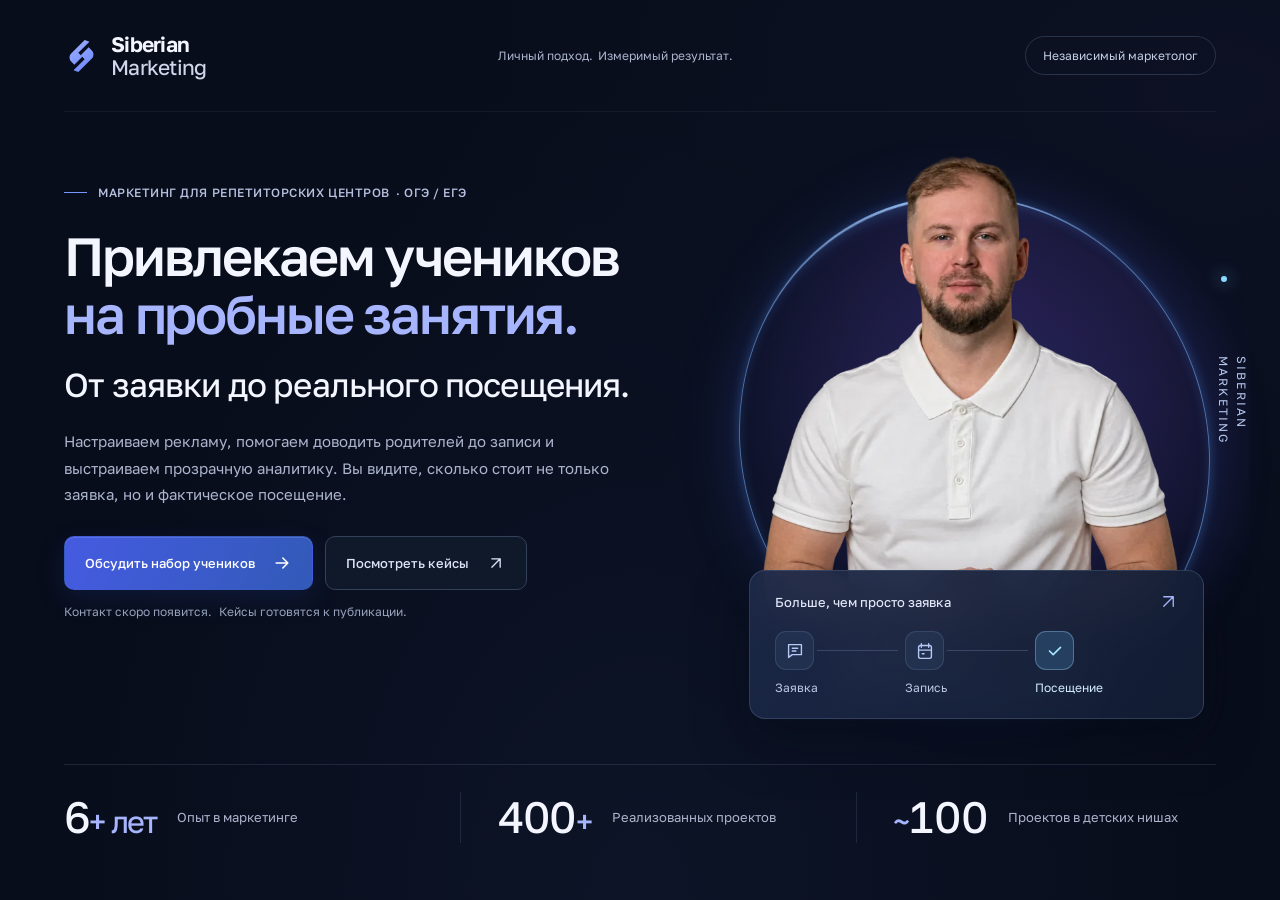
==== index.html @ 9fdcd288 "feat: redesign hero with portrait and subtle motion" ====
<!doctype html>
<html lang="ru">
<head>
  <meta charset="utf-8">
  <meta name="viewport" content="width=device-width, initial-scale=1">
  <meta name="theme-color" content="#080d1b">
  <meta name="description" content="Siberian Marketing — маркетинг для репетиторских центров ОГЭ и ЕГЭ. Привлечение на пробные занятия с аналитикой от заявки до реального посещения.">
  <title>Siberian Marketing — маркетинг для репетиторских центров</title>
  <link rel="icon" href="./assets/favicon.svg" type="image/svg+xml">
  <link rel="preload" href="./assets/fonts/golos-text-cyrillic-wght-normal.woff2" as="font" type="font/woff2" crossorigin>
  <link rel="stylesheet" href="./assets/styles/main.css">
  <script type="module" src="./assets/scripts/main.js"></script>
</head>
<body>
  <a class="skip-link" href="#main">Перейти к содержанию</a>
  <div class="site-shell">
    <header class="site-header page-width">
      <a class="brand" href="./" aria-label="Siberian Marketing — главная">
        <svg class="brand-symbol" viewBox="0 0 44 48" fill="none" aria-hidden="true"><path d="m26 4-17 17a7 7 0 0 0 0 10l4 4 10-10-5-5L32 6" fill="url(#brand-color)"/><path d="m18 44 17-17a7 7 0 0 0 0-10l-4-4-10 10 5 5-14 14" fill="url(#brand-color)"/><defs><linearGradient id="brand-color" x1="5" y1="0" x2="40" y2="48" gradientUnits="userSpaceOnUse"><stop stop-color="#a5b4ff"/><stop offset="1" stop-color="#6380ff"/></linearGradient></defs></svg>
        <span>Siberian<span class="brand-second">Marketing</span></span>
      </a>
      <p class="header-caption">Личный подход.<span>Измеримый результат.</span></p>
      <span class="header-tag">Независимый маркетолог</span>
    </header>

    <main id="main" tabindex="-1">
      <section class="hero page-width" aria-labelledby="hero-title">
        <div class="hero-copy">
          <p class="eyebrow"><span class="eyebrow-line" aria-hidden="true"></span>МАРКЕТИНГ ДЛЯ РЕПЕТИТОРСКИХ ЦЕНТРОВ <span class="exam-label">· ОГЭ / ЕГЭ</span></p>
          <h1 id="hero-title">Привлекаем учеников <span class="headline-accent">на пробные занятия.</span><span class="headline-followup">От заявки до реального посещения.</span></h1>
          <p class="hero-description">Настраиваем рекламу, помогаем доводить родителей до записи и выстраиваем прозрачную аналитику. Вы видите, сколько стоит не только заявка, но и фактическое посещение.</p>
          <div class="hero-actions">
            <button class="button button-primary" id="contact-action" type="button" disabled aria-describedby="contact-note">Обсудить набор учеников<svg viewBox="0 0 24 24" fill="none" aria-hidden="true"><path d="M5 12h14m-6-6 6 6-6 6" stroke="currentColor" stroke-width="1.8" stroke-linecap="round" stroke-linejoin="round"/></svg></button>
            <button class="button button-secondary" id="cases-action" type="button" disabled aria-describedby="cases-note">Посмотреть кейсы<svg viewBox="0 0 24 24" fill="none" aria-hidden="true"><path d="m7 17 10-10M7 7h10v10" stroke="currentColor" stroke-width="1.6" stroke-linecap="round" stroke-linejoin="round"/></svg></button>
          </div>
          <p class="action-notes"><span id="contact-note">Контакт скоро появится.</span> <span id="cases-note">Кейсы готовятся к публикации.</span></p>
        </div>

        <div class="hero-stage" id="hero-stage">
          <div class="portrait-scene">
            <div class="portrait-light" aria-hidden="true"></div>
            <div class="light-orbit" aria-hidden="true"></div>
            <div class="orbit-point" aria-hidden="true"></div>
            <picture class="portrait">
              <source srcset="./assets/images/portrait-640.webp 640w, ./assets/images/portrait-1000.webp 1000w" sizes="(max-width: 760px) 90vw, 46vw" type="image/webp">
              <img src="./assets/images/portrait-1000.webp" alt="Маркетолог Siberian Marketing" width="1000" height="1333" fetchpriority="high" decoding="async">
            </picture>
            <span class="portrait-label" aria-hidden="true">SIBERIAN<br>MARKETING</span>
          </div>
          <div class="journey-panel">
            <div class="journey-heading"><span>Больше, чем просто заявка</span><svg viewBox="0 0 20 20" fill="none" aria-hidden="true"><path d="m5 15 10-10M5 5h10v10" stroke="currentColor" stroke-width="1.4" stroke-linecap="round" stroke-linejoin="round"/></svg></div>
            <ol class="journey" aria-label="Путь от заявки до посещения">
              <li><span class="step-node" aria-hidden="true"><svg viewBox="0 0 24 24" fill="none"><path d="M5 5h14v11H9l-4 3V5Z" stroke="currentColor" stroke-width="1.5" stroke-linejoin="round"/><path d="M9 9h6m-6 3h4" stroke="currentColor" stroke-width="1.5" stroke-linecap="round"/></svg></span><span>Заявка</span></li>
              <li><span class="step-node" aria-hidden="true"><svg viewBox="0 0 24 24" fill="none"><rect x="5" y="6" width="14" height="14" rx="2" stroke="currentColor" stroke-width="1.5"/><path d="M8 4v4m8-4v4M5 11h14m-10 4h2" stroke="currentColor" stroke-width="1.5" stroke-linecap="round"/></svg></span><span>Запись</span></li>
              <li><span class="step-node step-node-final" aria-hidden="true"><svg viewBox="0 0 24 24" fill="none"><path d="m6 12 4 4 8-8" stroke="currentColor" stroke-width="1.8" stroke-linecap="round" stroke-linejoin="round"/></svg></span><span>Посещение</span></li>
            </ol>
          </div>
        </div>

        <dl class="experience" aria-label="Опыт в маркетинге">
          <div><dt>Опыт в маркетинге</dt><dd>6<span>+ лет</span></dd></div>
          <div><dt>Реализованных проектов</dt><dd>400<span>+</span></dd></div>
          <div><dt>Проектов в детских нишах</dt><dd><span>~</span>100</dd></div>
        </dl>
      </section>
      <!-- Только Hero. Будущие разделы, включая #cases, добавляются отдельно. -->
    </main>
  </div>
</body>
</html>
---- assets/styles/main.css ----
@font-face {
  font-family: "Golos Text"; font-style: normal; font-weight: 400 900; font-display: swap;
  src: url("../fonts/golos-text-cyrillic-wght-normal.woff2") format("woff2");
  unicode-range: U+0301, U+0400-045F, U+0490-0491, U+04B0-04B1, U+2116;
}
@font-face {
  font-family: "Golos Text"; font-style: normal; font-weight: 400 900; font-display: swap;
  src: url("../fonts/golos-text-latin-wght-normal.woff2") format("woff2");
  unicode-range: U+0000-00FF, U+0131, U+0152-0153, U+02BB-02BC, U+02C6, U+02DA, U+02DC, U+0304, U+0308, U+0329, U+2000-206F, U+20AC, U+2122, U+2191, U+2193, U+2212, U+2215, U+FEFF, U+FFFD;
}
:root {
  color-scheme: dark;
  --canvas: #080d1b;
  --text: #f4f6ff;
  --muted: #acb5cd;
  --subtle: #96a2bc;
  --accent: #a7b5ff;
  --blue: #7796ff;
  --cyan: #8ad9ff;
  --button-start: #455be1;
  --button-end: #325ab8;
  --line: #28334c;
  --panel: #141f36;
  --gutter: clamp(24px, 5vw, 80px);
  --font: "Golos Text", Arial, sans-serif;
}
* { box-sizing: border-box; }
html { scroll-behavior: smooth; scroll-padding-top: 28px; scrollbar-color: var(--line) var(--canvas); }
body { margin: 0; font-family: var(--font); color: var(--text); background: var(--canvas); -webkit-font-smoothing: antialiased; }
::selection { background: #b6c4ff; color: var(--canvas); }
button { font: inherit; }
a { color: inherit; text-underline-offset: .25em; }
svg { display: block; }
[hidden] { display: none !important; }
:focus-visible { outline: 2px solid var(--cyan); outline-offset: 6px; }
.skip-link { position: absolute; top: 12px; left: 24px; z-index: 10; padding: 14px 20px; color: var(--canvas); background: var(--text); transform: translateY(-200%); }
.skip-link:focus { transform: translateY(0); }
.site-shell { position: relative; overflow: clip; min-height: 100svh; background: radial-gradient(ellipse at 95% 10%, #1e204038, transparent 48%), radial-gradient(ellipse at 50% 100%, #16233f55, transparent 65%); }
.page-width { width: min(100% - var(--gutter) * 2, 1320px); margin-inline: auto; }
.site-header { min-height: 112px; display: flex; justify-content: space-between; align-items: center; gap: 30px; border-bottom: 1px solid #ffffff0d; }
.brand { display: inline-flex; align-items: center; gap: 12px; padding-block: 12px; text-decoration: none; font-size: 21px; font-weight: 650; line-height: 1.08; letter-spacing: -.035em; }
.brand-symbol { width: 35px; height: 40px; }
.brand-second { display: block; font-weight: 450; color: #d0d7eb; }
.header-caption { margin: 0; font-size: 12px; color: var(--muted); }
.header-caption span { margin-left: .4em; }
.header-tag { font-size: 12px; color: #c4cee6; padding: 11px 17px; border: 1px solid var(--line); border-radius: 24px; }
.hero { position: relative; display: grid; grid-template-columns: minmax(0, 1.12fr) minmax(0, 1fr); column-gap: 28px; padding-top: 59px; padding-bottom: 42px; }
.hero-copy { position: relative; z-index: 2; min-width: 0; padding-top: 12px; }
.eyebrow { display: flex; flex-wrap: wrap; align-items: center; gap: 4px 6px; margin: 0 0 25px; color: #b8c2e0; font-size: 12px; font-weight: 500; line-height: 1.6; letter-spacing: .045em; }
.eyebrow-line { display: block; width: 23px; height: 1px; background: var(--blue); margin-right: 5px; }
.exam-label { white-space: nowrap; }
h1 { font-size: clamp(43px, 4.2vw, 65px); font-weight: 550; line-height: 1.08; letter-spacing: -.04em; margin: 0; text-wrap: balance; }
.headline-accent { color: var(--accent); }
.headline-followup { display: block; max-width: 570px; margin-top: 21px; font-size: .62em; font-weight: 450; line-height: 1.2; letter-spacing: -.025em; }
.hero-description { max-width: 555px; margin: 24px 0 29px; font-size: 15px; line-height: 1.75; color: var(--muted); }
.hero-actions { display: flex; flex-wrap: wrap; gap: 12px; }
.button { display: inline-flex; justify-content: center; align-items: center; gap: 17px; min-height: 54px; padding: 16px 20px; border-radius: 10px; font-size: 13px; line-height: 1.45; font-weight: 500; text-decoration: none; border: 1px solid transparent; transition: background-color 200ms ease, border-color 200ms ease, transform 200ms ease; }
.button svg { width: 20px; height: 20px; flex: 0 0 20px; }
.button-primary { color: #fff; background: linear-gradient(110deg, var(--button-start), var(--button-end)); box-shadow: 0 9px 26px #243f9a38, inset 0 1px 0 #ffffff20; }
.button-secondary { color: #dce3f7; background: #10192a; border-color: #34415a; }
.button:disabled { cursor: not-allowed; }
a.button { cursor: pointer; }
a.button:hover { transform: translateY(-2px); border-color: var(--blue); }
a.button-secondary:hover { background: #1d2a43; }
a.button:active { transform: translateY(0); }
.action-notes { font-size: 12px; line-height: 1.6; color: var(--subtle); margin: 12px 0 0; }
.action-notes span + span { margin-left: .35em; }

.hero-stage { position: relative; align-self: stretch; min-height: 575px; margin-top: -22px; isolation: isolate; }
.portrait-scene { position: absolute; inset: 0 -34px 0 -10px; transform: translate3d(var(--portrait-x, 0px), var(--portrait-y, 0px), 0); transition: transform 500ms cubic-bezier(.16,1,.3,1); }
.portrait-light { position: absolute; inset: 0; background: radial-gradient(ellipse at 55% 50%, #3469c743 0%, #5140ad32 32%, transparent 66%); }
.light-orbit { position: absolute; width: 88%; aspect-ratio: 1; left: 8%; top: 44px; border-radius: 50%; border: 1px solid #7eb4ff99; transform: rotate(-23deg) scaleX(.92); box-shadow: 0 0 12px #529aff50, inset 0 0 12px #529aff30, 0 0 70px #567eff25; background: radial-gradient(ellipse at 70% 20%, #7c56e421, transparent 70%); }
.light-orbit::before { content: ""; position: absolute; inset: -2px; border-radius: inherit; border-top: 3px solid #a0caff; filter: drop-shadow(0 0 8px #5ba4ff); mask-image: linear-gradient(100deg, transparent 15%, #000 55%, transparent 90%); }
.orbit-point { position: absolute; top: 22%; right: 4%; width: 6px; height: 6px; border-radius: 50%; background: var(--cyan); box-shadow: 0 0 16px 3px #76bdff50; }
.portrait { position: absolute; bottom: -3px; left: 2%; width: 98%; height: 100%; display: block; mask-image: linear-gradient(#000 78%, transparent 99%); }
.portrait img { display: block; width: 100%; height: 100%; object-fit: contain; object-position: center bottom; }
.portrait-label { position: absolute; right: 0; top: 36%; font-size: 12px; line-height: 1.5; letter-spacing: .18em; color: #b7c8ee; writing-mode: vertical-rl; }
.journey-panel { position: absolute; z-index: 3; bottom: 5px; right: 12px; width: min(94%, 455px); padding: 21px 25px 23px; border-radius: 16px; background: linear-gradient(125deg, #1c2949ed, #121c32f5); border: 1px solid #697fa150; box-shadow: 0 20px 55px #02071465; backdrop-filter: blur(18px); -webkit-backdrop-filter: blur(18px); }
.journey-heading { display: flex; align-items: center; justify-content: space-between; gap: 16px; margin-bottom: 20px; color: #e3e9fa; font-size: 13px; font-weight: 450; }
.journey-heading > svg { width: 19px; height: 19px; color: var(--accent); }
.journey { padding: 0; margin: 0; display: grid; grid-template-columns: 1fr 1fr 1.1fr; list-style: none; }
.journey li { position: relative; display: flex; flex-direction: column; gap: 10px; font-size: 12px; color: #bdc8e3; }
.journey li:not(:last-child)::after { content: ""; position: absolute; top: 19px; left: 42px; width: calc(100% - 49px); height: 1px; background: #5e739a70; }
.journey li:not(:last-child)::before { content: ""; position: absolute; z-index: 1; top: 18px; left: 42px; width: 12px; height: 3px; border-radius: 2px; background: #b0dfff; opacity: 0; }
.step-node { display: grid; place-items: center; width: 39px; height: 39px; border: 1px solid #5c709454; border-radius: 11px; background: #273856a6; color: #b6c8f6; }
.step-node svg { width: 22px; height: 22px; }
.step-node-final { background: #243f5f; border-color: #769ec48c; color: #a4e4ff; }
.journey li:last-child { color: #d5eeff; }
.experience { grid-column: 1 / -1; position: relative; display: grid; grid-template-columns: repeat(3, minmax(0, 1fr)); margin: 40px 0 0; padding: 27px 0 0; gap: 36px; border-top: 1px solid #a0b2df24; }
.experience > div { display: flex; align-items: center; gap: 21px; }
.experience > div:not(:first-child) { border-left: 1px solid #a0b2df24; padding-left: 36px; }
.experience dd { margin: 0; font-size: 44px; font-weight: 450; letter-spacing: -.04em; line-height: 1.15; font-variant-numeric: tabular-nums; white-space: nowrap; }
.experience dd span { color: var(--accent); font-size: .7em; }
.experience dt { order: 1; color: var(--muted); font-size: 13px; line-height: 1.6; max-width: 175px; }

/* One short reveal and a finite pair of light pulses, never an endless loop. */
@media (prefers-reduced-motion: no-preference) {
  .hero-copy { animation: arrive 850ms cubic-bezier(.16,1,.3,1) both; }
  .hero-stage { animation: arrive 1100ms 90ms cubic-bezier(.16,1,.3,1) both; }
  .journey li:not(:last-child)::before { animation: journey-pulse 1.6s .8s 2 ease-in-out; }
  .journey li:nth-child(2)::before { animation-delay: 1.25s; }
}
@keyframes arrive { from { opacity: .45; transform: translateY(15px); } to { opacity: 1; transform: translateY(0); } }
@keyframes journey-pulse { 0%, 10% { opacity: 0; left: 42px; } 25% { opacity: 1; } 80% { opacity: 1; } 100% { opacity: 0; left: calc(100% - 19px); } }
@media (min-width: 1600px) { .hero { padding-top: 76px; column-gap: 50px; } .hero-stage { min-height: 610px; } }
@media (max-width: 1100px) {
  .hero { column-gap: 10px; padding-top: 40px; }
  h1 { font-size: clamp(42px, 4.5vw, 52px); }
  .hero-stage { min-height: 570px; }
  .hero-description { font-size: 14px; }
  .portrait-scene { inset-inline: -15px; }
  .portrait { height: 100%; }
  .light-orbit { top: 100px; }
  .journey-panel { bottom: 12px; right: 0; padding: 18px 18px 21px; }
  .portrait-label { right: -4px; }
  .hero-actions { gap: 10px; }
  .button { font-size: 12px; gap: 10px; padding-inline: 16px; }
  .experience { gap: 24px; }
  .experience > div { gap: 14px; }
  .experience > div:not(:first-child) { padding-left: 24px; }
  .experience dd { font-size: 37px; }
  .experience dt { font-size: 12px; }
}
@media (max-width: 820px) {
  .header-caption { display: none; }
  .hero { grid-template-columns: minmax(0, 1fr); padding-top: 37px; }
  .hero-copy { max-width: 650px; padding-top: 0; }
  h1 { font-size: clamp(40px, 7vw, 58px); max-width: 650px; }
  .headline-followup { max-width: 550px; font-size: .63em; }
  .hero-description { font-size: 15px; max-width: 600px; }
  .hero-stage { width: min(100%, 570px); min-height: 560px; justify-self: center; margin-top: 28px; }
  .portrait-scene { inset: 0; }
  .portrait { height: 104%; width: 100%; left: 0; }
  .light-orbit { top: 30px; }
  .portrait-label { display: none; }
  .journey-panel { right: 2%; bottom: 0; width: 96%; }
  .experience { margin-top: 35px; }
  .experience > div { flex-direction: column; align-items: flex-start; gap: 8px; }
  .experience > div:not(:first-child) { padding-left: 20px; }
}
@media (max-width: 480px) {
  :root { --gutter: 23px; }
  .site-header { min-height: 86px; gap: 20px; }
  .brand { font-size: 18px; gap: 9px; }
  .brand-symbol { width: 29px; height: 34px; }
  .header-tag { font-size: 12px; line-height: 1.55; border: 0; padding: 0; max-width: 104px; text-align: right; }
  .hero { padding-top: 30px; padding-bottom: 32px; }
  .eyebrow { font-size: 12px; margin-bottom: 23px; display: block; line-height: 1.8; letter-spacing: .045em; }
  .eyebrow-line { display: none; }
  h1 { font-size: clamp(36px, 9.7vw, 46px); line-height: 1.1; }
  .headline-followup { font-size: .66em; margin-top: 19px; line-height: 1.25; }
  .hero-description { font-size: 14px; line-height: 1.75; margin: 23px 0 25px; }
  .hero-actions { flex-direction: column; gap: 10px; }
  .button { justify-content: space-between; padding: 17px 20px; font-size: 13px; min-height: 54px; border-radius: 10px; }
  .action-notes { font-size: 12px; max-width: 300px; }
  .hero-stage { min-height: 425px; margin-top: 20px; }
  .portrait { height: 105%; }
  .light-orbit { top: 37px; }
  .journey-panel { padding: 18px 18px 20px; right: 0; width: 100%; }
  .journey-heading { font-size: 12px; margin-bottom: 16px; }
  .journey li { font-size: 12px; }
  .portrait-label { font-size: 12px; }
  .experience { margin-top: 32px; padding-top: 23px; gap: 13px; }
  .experience > div:not(:first-child) { padding-left: 13px; }
  .experience dd { font-size: 30px; }
  .experience dt { font-size: 12px; line-height: 1.55; }
}
@media (max-width: 360px) {
  .experience { grid-template-columns: minmax(0, 1fr); gap: 18px; }
  .experience > div { display: grid; grid-template-columns: 90px minmax(0, 1fr); align-items: center; gap: 16px; }
  .experience > div:not(:first-child) { padding-left: 0; border-left: 0; }
  .experience dt { max-width: none; font-size: 13px; }
}
@media (prefers-reduced-motion: reduce) {
  html { scroll-behavior: auto; }
  *, *::before, *::after { animation: none !important; transition: none !important; }
  .portrait-scene { transform: none; }
}
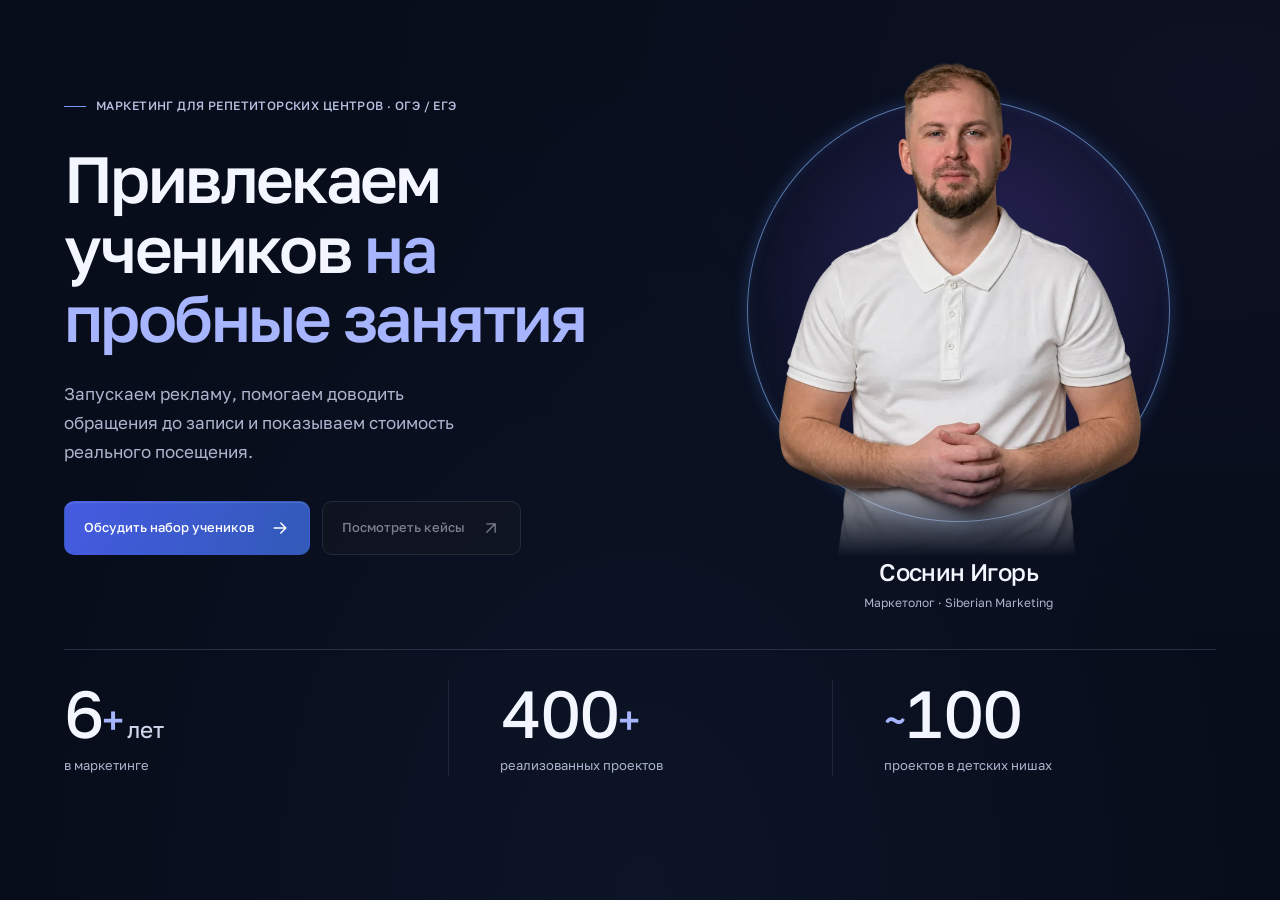
==== commit 9fd527a5: "refine: simplify hero composition and connect Telegram" ====
--- a/index.html
+++ b/index.html
@@ -14,53 +14,37 @@
 <body>
   <a class="skip-link" href="#main">Перейти к содержанию</a>
   <div class="site-shell">
-    <header class="site-header page-width">
-      <a class="brand" href="./" aria-label="Siberian Marketing — главная">
-        <svg class="brand-symbol" viewBox="0 0 44 48" fill="none" aria-hidden="true"><path d="m26 4-17 17a7 7 0 0 0 0 10l4 4 10-10-5-5L32 6" fill="url(#brand-color)"/><path d="m18 44 17-17a7 7 0 0 0 0-10l-4-4-10 10 5 5-14 14" fill="url(#brand-color)"/><defs><linearGradient id="brand-color" x1="5" y1="0" x2="40" y2="48" gradientUnits="userSpaceOnUse"><stop stop-color="#a5b4ff"/><stop offset="1" stop-color="#6380ff"/></linearGradient></defs></svg>
-        <span>Siberian<span class="brand-second">Marketing</span></span>
-      </a>
-      <p class="header-caption">Личный подход.<span>Измеримый результат.</span></p>
-      <span class="header-tag">Независимый маркетолог</span>
-    </header>
-
     <main id="main" tabindex="-1">
       <section class="hero page-width" aria-labelledby="hero-title">
         <div class="hero-copy">
           <p class="eyebrow"><span class="eyebrow-line" aria-hidden="true"></span>МАРКЕТИНГ ДЛЯ РЕПЕТИТОРСКИХ ЦЕНТРОВ <span class="exam-label">· ОГЭ / ЕГЭ</span></p>
-          <h1 id="hero-title">Привлекаем учеников <span class="headline-accent">на пробные занятия.</span><span class="headline-followup">От заявки до реального посещения.</span></h1>
-          <p class="hero-description">Настраиваем рекламу, помогаем доводить родителей до записи и выстраиваем прозрачную аналитику. Вы видите, сколько стоит не только заявка, но и фактическое посещение.</p>
+          <h1 id="hero-title">Привлекаем учеников <span class="headline-accent">на пробные занятия</span></h1>
+          <p class="hero-description">Запускаем рекламу, помогаем доводить обращения до записи и показываем стоимость реального посещения.</p>
           <div class="hero-actions">
-            <button class="button button-primary" id="contact-action" type="button" disabled aria-describedby="contact-note">Обсудить набор учеников<svg viewBox="0 0 24 24" fill="none" aria-hidden="true"><path d="M5 12h14m-6-6 6 6-6 6" stroke="currentColor" stroke-width="1.8" stroke-linecap="round" stroke-linejoin="round"/></svg></button>
-            <button class="button button-secondary" id="cases-action" type="button" disabled aria-describedby="cases-note">Посмотреть кейсы<svg viewBox="0 0 24 24" fill="none" aria-hidden="true"><path d="m7 17 10-10M7 7h10v10" stroke="currentColor" stroke-width="1.6" stroke-linecap="round" stroke-linejoin="round"/></svg></button>
+            <a class="button button-primary" id="contact-action" href="https://t.me/igornbk">Обсудить набор учеников<svg viewBox="0 0 24 24" fill="none" aria-hidden="true"><path d="M5 12h14m-6-6 6 6-6 6" stroke="currentColor" stroke-width="1.8" stroke-linecap="round" stroke-linejoin="round"/></svg></a>
+            <button class="button button-secondary" id="cases-action" type="button" disabled title="Будет доступно после добавления раздела портфолио">Посмотреть кейсы<svg viewBox="0 0 24 24" fill="none" aria-hidden="true"><path d="m7 17 10-10M7 7h10v10" stroke="currentColor" stroke-width="1.6" stroke-linecap="round" stroke-linejoin="round"/></svg></button>
           </div>
-          <p class="action-notes"><span id="contact-note">Контакт скоро появится.</span> <span id="cases-note">Кейсы готовятся к публикации.</span></p>
         </div>
 
-        <div class="hero-stage" id="hero-stage">
+        <figure class="hero-stage" aria-labelledby="portrait-name">
           <div class="portrait-scene">
             <div class="portrait-light" aria-hidden="true"></div>
             <div class="light-orbit" aria-hidden="true"></div>
-            <div class="orbit-point" aria-hidden="true"></div>
             <picture class="portrait">
-              <source srcset="./assets/images/portrait-640.webp 640w, ./assets/images/portrait-1000.webp 1000w" sizes="(max-width: 760px) 90vw, 46vw" type="image/webp">
-              <img src="./assets/images/portrait-1000.webp" alt="Маркетолог Siberian Marketing" width="1000" height="1333" fetchpriority="high" decoding="async">
+              <source srcset="./assets/images/portrait-640.webp 640w, ./assets/images/portrait-1000.webp 1000w" sizes="(max-width: 600px) 72vw, (max-width: 900px) 340px, 36vw" type="image/webp">
+              <img src="./assets/images/portrait-1000.webp" alt="Соснин Игорь — маркетолог Siberian Marketing" width="1000" height="1333" fetchpriority="high" decoding="async">
             </picture>
-            <span class="portrait-label" aria-hidden="true">SIBERIAN<br>MARKETING</span>
           </div>
-          <div class="journey-panel">
-            <div class="journey-heading"><span>Больше, чем просто заявка</span><svg viewBox="0 0 20 20" fill="none" aria-hidden="true"><path d="m5 15 10-10M5 5h10v10" stroke="currentColor" stroke-width="1.4" stroke-linecap="round" stroke-linejoin="round"/></svg></div>
-            <ol class="journey" aria-label="Путь от заявки до посещения">
-              <li><span class="step-node" aria-hidden="true"><svg viewBox="0 0 24 24" fill="none"><path d="M5 5h14v11H9l-4 3V5Z" stroke="currentColor" stroke-width="1.5" stroke-linejoin="round"/><path d="M9 9h6m-6 3h4" stroke="currentColor" stroke-width="1.5" stroke-linecap="round"/></svg></span><span>Заявка</span></li>
-              <li><span class="step-node" aria-hidden="true"><svg viewBox="0 0 24 24" fill="none"><rect x="5" y="6" width="14" height="14" rx="2" stroke="currentColor" stroke-width="1.5"/><path d="M8 4v4m8-4v4M5 11h14m-10 4h2" stroke="currentColor" stroke-width="1.5" stroke-linecap="round"/></svg></span><span>Запись</span></li>
-              <li><span class="step-node step-node-final" aria-hidden="true"><svg viewBox="0 0 24 24" fill="none"><path d="m6 12 4 4 8-8" stroke="currentColor" stroke-width="1.8" stroke-linecap="round" stroke-linejoin="round"/></svg></span><span>Посещение</span></li>
-            </ol>
-          </div>
-        </div>
+          <figcaption class="portrait-caption">
+            <span class="portrait-name" id="portrait-name">Соснин Игорь</span>
+            <span class="portrait-role">Маркетолог · Siberian Marketing</span>
+          </figcaption>
+        </figure>
 
         <dl class="experience" aria-label="Опыт в маркетинге">
-          <div><dt>Опыт в маркетинге</dt><dd>6<span>+ лет</span></dd></div>
-          <div><dt>Реализованных проектов</dt><dd>400<span>+</span></dd></div>
-          <div><dt>Проектов в детских нишах</dt><dd><span>~</span>100</dd></div>
+          <div><dt>в маркетинге</dt><dd>6<span class="metric-sign">+</span><span class="metric-unit"> лет</span></dd></div>
+          <div><dt>реализованных проектов</dt><dd>400<span class="metric-sign">+</span></dd></div>
+          <div><dt>проектов в детских нишах</dt><dd><span class="metric-sign">~</span>100</dd></div>
         </dl>
       </section>
       <!-- Только Hero. Будущие разделы, включая #cases, добавляются отдельно. -->
--- a/assets/styles/main.css
+++ b/assets/styles/main.css
@@ -37,142 +37,98 @@
 .skip-link:focus { transform: translateY(0); }
 .site-shell { position: relative; overflow: clip; min-height: 100svh; background: radial-gradient(ellipse at 95% 10%, #1e204038, transparent 48%), radial-gradient(ellipse at 50% 100%, #16233f55, transparent 65%); }
 .page-width { width: min(100% - var(--gutter) * 2, 1320px); margin-inline: auto; }
-.site-header { min-height: 112px; display: flex; justify-content: space-between; align-items: center; gap: 30px; border-bottom: 1px solid #ffffff0d; }
-.brand { display: inline-flex; align-items: center; gap: 12px; padding-block: 12px; text-decoration: none; font-size: 21px; font-weight: 650; line-height: 1.08; letter-spacing: -.035em; }
-.brand-symbol { width: 35px; height: 40px; }
-.brand-second { display: block; font-weight: 450; color: #d0d7eb; }
-.header-caption { margin: 0; font-size: 12px; color: var(--muted); }
-.header-caption span { margin-left: .4em; }
-.header-tag { font-size: 12px; color: #c4cee6; padding: 11px 17px; border: 1px solid var(--line); border-radius: 24px; }
-.hero { position: relative; display: grid; grid-template-columns: minmax(0, 1.12fr) minmax(0, 1fr); column-gap: 28px; padding-top: 59px; padding-bottom: 42px; }
-.hero-copy { position: relative; z-index: 2; min-width: 0; padding-top: 12px; }
-.eyebrow { display: flex; flex-wrap: wrap; align-items: center; gap: 4px 6px; margin: 0 0 25px; color: #b8c2e0; font-size: 12px; font-weight: 500; line-height: 1.6; letter-spacing: .045em; }
-.eyebrow-line { display: block; width: 23px; height: 1px; background: var(--blue); margin-right: 5px; }
+
+/* Copy and portrait share the same grid; only light is layered behind the image. */
+.hero { display: grid; grid-template-columns: minmax(0, 1.13fr) minmax(0, 1fr); align-items: center; gap: 36px 56px; padding-block: clamp(40px, 4.6vw, 72px) 36px; }
+.hero-copy { min-width: 0; padding-bottom: 22px; }
+.eyebrow { margin: 0 0 28px; color: #b8c2e0; font-size: 12px; font-weight: 500; line-height: 1.8; letter-spacing: .035em; }
+.eyebrow-line { display: inline-block; vertical-align: middle; width: 22px; height: 1px; margin-right: 10px; background: var(--blue); }
 .exam-label { white-space: nowrap; }
-h1 { font-size: clamp(43px, 4.2vw, 65px); font-weight: 550; line-height: 1.08; letter-spacing: -.04em; margin: 0; text-wrap: balance; }
+h1 { margin: 0; max-width: 11.5em; font-size: clamp(48px, 5.1vw, 74px); font-weight: 550; line-height: 1.06; letter-spacing: -.04em; text-wrap: balance; }
 .headline-accent { color: var(--accent); }
-.headline-followup { display: block; max-width: 570px; margin-top: 21px; font-size: .62em; font-weight: 450; line-height: 1.2; letter-spacing: -.025em; }
-.hero-description { max-width: 555px; margin: 24px 0 29px; font-size: 15px; line-height: 1.75; color: var(--muted); }
+.hero-description { max-width: 440px; margin: 28px 0 34px; color: var(--muted); font-size: 17px; line-height: 1.7; text-wrap: pretty; }
 .hero-actions { display: flex; flex-wrap: wrap; gap: 12px; }
-.button { display: inline-flex; justify-content: center; align-items: center; gap: 17px; min-height: 54px; padding: 16px 20px; border-radius: 10px; font-size: 13px; line-height: 1.45; font-weight: 500; text-decoration: none; border: 1px solid transparent; transition: background-color 200ms ease, border-color 200ms ease, transform 200ms ease; }
+.button { display: inline-flex; justify-content: center; align-items: center; gap: 16px; min-height: 54px; padding: 16px 19px; border: 1px solid transparent; border-radius: 10px; font-size: 13px; font-weight: 500; line-height: 1.5; text-decoration: none; transition: background-color 180ms ease, border-color 180ms ease, transform 180ms ease; }
 .button svg { width: 20px; height: 20px; flex: 0 0 20px; }
-.button-primary { color: #fff; background: linear-gradient(110deg, var(--button-start), var(--button-end)); box-shadow: 0 9px 26px #243f9a38, inset 0 1px 0 #ffffff20; }
+.button-primary { color: #fff; background: linear-gradient(110deg, var(--button-start), var(--button-end)); box-shadow: inset 0 1px 0 #ffffff20; }
 .button-secondary { color: #dce3f7; background: #10192a; border-color: #34415a; }
-.button:disabled { cursor: not-allowed; }
+.button:disabled { opacity: .52; filter: saturate(.5); cursor: not-allowed; box-shadow: none; }
 a.button { cursor: pointer; }
 a.button:hover { transform: translateY(-2px); border-color: var(--blue); }
 a.button-secondary:hover { background: #1d2a43; }
 a.button:active { transform: translateY(0); }
-.action-notes { font-size: 12px; line-height: 1.6; color: var(--subtle); margin: 12px 0 0; }
-.action-notes span + span { margin-left: .35em; }
 
-.hero-stage { position: relative; align-self: stretch; min-height: 575px; margin-top: -22px; isolation: isolate; }
-.portrait-scene { position: absolute; inset: 0 -34px 0 -10px; transform: translate3d(var(--portrait-x, 0px), var(--portrait-y, 0px), 0); transition: transform 500ms cubic-bezier(.16,1,.3,1); }
-.portrait-light { position: absolute; inset: 0; background: radial-gradient(ellipse at 55% 50%, #3469c743 0%, #5140ad32 32%, transparent 66%); }
-.light-orbit { position: absolute; width: 88%; aspect-ratio: 1; left: 8%; top: 44px; border-radius: 50%; border: 1px solid #7eb4ff99; transform: rotate(-23deg) scaleX(.92); box-shadow: 0 0 12px #529aff50, inset 0 0 12px #529aff30, 0 0 70px #567eff25; background: radial-gradient(ellipse at 70% 20%, #7c56e421, transparent 70%); }
-.light-orbit::before { content: ""; position: absolute; inset: -2px; border-radius: inherit; border-top: 3px solid #a0caff; filter: drop-shadow(0 0 8px #5ba4ff); mask-image: linear-gradient(100deg, transparent 15%, #000 55%, transparent 90%); }
-.orbit-point { position: absolute; top: 22%; right: 4%; width: 6px; height: 6px; border-radius: 50%; background: var(--cyan); box-shadow: 0 0 16px 3px #76bdff50; }
-.portrait { position: absolute; bottom: -3px; left: 2%; width: 98%; height: 100%; display: block; mask-image: linear-gradient(#000 78%, transparent 99%); }
-.portrait img { display: block; width: 100%; height: 100%; object-fit: contain; object-position: center bottom; }
-.portrait-label { position: absolute; right: 0; top: 36%; font-size: 12px; line-height: 1.5; letter-spacing: .18em; color: #b7c8ee; writing-mode: vertical-rl; }
-.journey-panel { position: absolute; z-index: 3; bottom: 5px; right: 12px; width: min(94%, 455px); padding: 21px 25px 23px; border-radius: 16px; background: linear-gradient(125deg, #1c2949ed, #121c32f5); border: 1px solid #697fa150; box-shadow: 0 20px 55px #02071465; backdrop-filter: blur(18px); -webkit-backdrop-filter: blur(18px); }
-.journey-heading { display: flex; align-items: center; justify-content: space-between; gap: 16px; margin-bottom: 20px; color: #e3e9fa; font-size: 13px; font-weight: 450; }
-.journey-heading > svg { width: 19px; height: 19px; color: var(--accent); }
-.journey { padding: 0; margin: 0; display: grid; grid-template-columns: 1fr 1fr 1.1fr; list-style: none; }
-.journey li { position: relative; display: flex; flex-direction: column; gap: 10px; font-size: 12px; color: #bdc8e3; }
-.journey li:not(:last-child)::after { content: ""; position: absolute; top: 19px; left: 42px; width: calc(100% - 49px); height: 1px; background: #5e739a70; }
-.journey li:not(:last-child)::before { content: ""; position: absolute; z-index: 1; top: 18px; left: 42px; width: 12px; height: 3px; border-radius: 2px; background: #b0dfff; opacity: 0; }
-.step-node { display: grid; place-items: center; width: 39px; height: 39px; border: 1px solid #5c709454; border-radius: 11px; background: #273856a6; color: #b6c8f6; }
-.step-node svg { width: 22px; height: 22px; }
-.step-node-final { background: #243f5f; border-color: #769ec48c; color: #a4e4ff; }
-.journey li:last-child { color: #d5eeff; }
-.experience { grid-column: 1 / -1; position: relative; display: grid; grid-template-columns: repeat(3, minmax(0, 1fr)); margin: 40px 0 0; padding: 27px 0 0; gap: 36px; border-top: 1px solid #a0b2df24; }
-.experience > div { display: flex; align-items: center; gap: 21px; }
-.experience > div:not(:first-child) { border-left: 1px solid #a0b2df24; padding-left: 36px; }
-.experience dd { margin: 0; font-size: 44px; font-weight: 450; letter-spacing: -.04em; line-height: 1.15; font-variant-numeric: tabular-nums; white-space: nowrap; }
-.experience dd span { color: var(--accent); font-size: .7em; }
-.experience dt { order: 1; color: var(--muted); font-size: 13px; line-height: 1.6; max-width: 175px; }
+.hero-stage { width: 100%; max-width: 460px; justify-self: center; min-width: 0; margin: 0; }
+.portrait-scene { display: grid; grid-template-columns: minmax(0, 1fr); align-items: center; justify-items: center; isolation: isolate; }
+.portrait-scene > * { grid-area: 1 / 1; }
+.portrait-light { width: 100%; aspect-ratio: 1; background: radial-gradient(circle, #3469c729 0%, #5140ad25 40%, transparent 70%); }
+.light-orbit { width: 92%; aspect-ratio: 1 / 1; border-radius: 50%; border: 1px solid #8ab9ff99; background: radial-gradient(circle at 65% 25%, #7c56e41c, transparent 70%); box-shadow: 0 0 16px #529aff36, inset 0 0 12px #529aff20; }
+.portrait { z-index: 1; display: block; width: 82%; align-self: end; mask-image: linear-gradient(#000 79%, transparent 99%); }
+.portrait img { display: block; width: 100%; height: auto; }
+.portrait-caption { position: relative; z-index: 2; display: flex; flex-direction: column; gap: 7px; text-align: center; margin-top: -4px; }
+.portrait-name { font-size: 24px; font-weight: 500; letter-spacing: -.025em; line-height: 1.2; }
+.portrait-role { font-size: 12px; line-height: 1.6; color: var(--muted); }
 
-/* One short reveal and a finite pair of light pulses, never an endless loop. */
+/* A single editorial strip: aligned numeral baselines and one shared rule. */
+.experience { grid-column: 1 / -1; display: grid; grid-template-columns: repeat(3, minmax(0, 1fr)); margin: 0; padding-block: 30px 8px; border-top: 1px solid #a0b2df30; }
+.experience > div { display: flex; flex-direction: column; gap: 10px; padding: 0 clamp(24px, 4vw, 64px); min-width: 0; }
+.experience > div:first-child { padding-left: 0; }
+.experience > div:last-child { padding-right: 0; }
+.experience > div + div { border-left: 1px solid #a0b2df24; }
+.experience dd { margin: 0; font-size: clamp(52px, 5.2vw, 76px); font-weight: 450; letter-spacing: -.04em; line-height: 1; font-variant-numeric: tabular-nums; white-space: nowrap; }
+.metric-sign { font-size: .6em; color: var(--accent); vertical-align: .08em; }
+.metric-unit { font-size: .34em; color: #d0d7eb; letter-spacing: -.01em; }
+.experience dt { order: 1; color: var(--muted); font-size: 13px; line-height: 1.5; text-wrap: balance; }
+
 @media (prefers-reduced-motion: no-preference) {
-  .hero-copy { animation: arrive 850ms cubic-bezier(.16,1,.3,1) both; }
-  .hero-stage { animation: arrive 1100ms 90ms cubic-bezier(.16,1,.3,1) both; }
-  .journey li:not(:last-child)::before { animation: journey-pulse 1.6s .8s 2 ease-in-out; }
-  .journey li:nth-child(2)::before { animation-delay: 1.25s; }
+  .hero-copy { animation: arrive 750ms cubic-bezier(.16,1,.3,1) both; }
+  .hero-stage { animation: arrive 900ms 60ms cubic-bezier(.16,1,.3,1) both; }
+  .experience { animation: arrive 900ms 140ms cubic-bezier(.16,1,.3,1) both; }
 }
-@keyframes arrive { from { opacity: .45; transform: translateY(15px); } to { opacity: 1; transform: translateY(0); } }
-@keyframes journey-pulse { 0%, 10% { opacity: 0; left: 42px; } 25% { opacity: 1; } 80% { opacity: 1; } 100% { opacity: 0; left: calc(100% - 19px); } }
-@media (min-width: 1600px) { .hero { padding-top: 76px; column-gap: 50px; } .hero-stage { min-height: 610px; } }
+@keyframes arrive { from { opacity: .45; transform: translateY(12px); } to { opacity: 1; transform: translateY(0); } }
+
 @media (max-width: 1100px) {
-  .hero { column-gap: 10px; padding-top: 40px; }
-  h1 { font-size: clamp(42px, 4.5vw, 52px); }
-  .hero-stage { min-height: 570px; }
-  .hero-description { font-size: 14px; }
-  .portrait-scene { inset-inline: -15px; }
-  .portrait { height: 100%; }
-  .light-orbit { top: 100px; }
-  .journey-panel { bottom: 12px; right: 0; padding: 18px 18px 21px; }
-  .portrait-label { right: -4px; }
-  .hero-actions { gap: 10px; }
-  .button { font-size: 12px; gap: 10px; padding-inline: 16px; }
-  .experience { gap: 24px; }
-  .experience > div { gap: 14px; }
-  .experience > div:not(:first-child) { padding-left: 24px; }
-  .experience dd { font-size: 37px; }
-  .experience dt { font-size: 12px; }
+  .hero { column-gap: 32px; }
+  h1 { font-size: clamp(44px, 5.2vw, 60px); }
+  .hero-description { font-size: 16px; }
+  .button { padding-inline: 16px; gap: 10px; }
 }
-@media (max-width: 820px) {
-  .header-caption { display: none; }
-  .hero { grid-template-columns: minmax(0, 1fr); padding-top: 37px; }
-  .hero-copy { max-width: 650px; padding-top: 0; }
-  h1 { font-size: clamp(40px, 7vw, 58px); max-width: 650px; }
-  .headline-followup { max-width: 550px; font-size: .63em; }
-  .hero-description { font-size: 15px; max-width: 600px; }
-  .hero-stage { width: min(100%, 570px); min-height: 560px; justify-self: center; margin-top: 28px; }
-  .portrait-scene { inset: 0; }
-  .portrait { height: 104%; width: 100%; left: 0; }
-  .light-orbit { top: 30px; }
-  .portrait-label { display: none; }
-  .journey-panel { right: 2%; bottom: 0; width: 96%; }
-  .experience { margin-top: 35px; }
-  .experience > div { flex-direction: column; align-items: flex-start; gap: 8px; }
-  .experience > div:not(:first-child) { padding-left: 20px; }
+@media (max-width: 900px) {
+  .hero { grid-template-columns: minmax(0, 1fr); gap: 32px; padding-top: 48px; }
+  .hero-copy { padding: 0; max-width: 650px; }
+  h1 { font-size: clamp(42px, 7.8vw, 62px); max-width: 11.5em; }
+  .hero-description { max-width: 475px; }
+  .hero-stage { max-width: 400px; }
+  .experience { margin-top: 10px; }
+  .experience > div { padding-inline: 24px; }
+  .experience dd { font-size: 56px; }
+  .experience dt { max-width: 170px; }
+}
+@media (max-width: 600px) {
+  :root { --gutter: 24px; }
+  .hero { gap: 30px; padding-block: 38px 32px; }
+  .eyebrow { font-size: 12px; letter-spacing: .015em; margin-bottom: 24px; }
+  .eyebrow-line { display: none; }
+  h1 { font-size: clamp(35px, 9.1vw, 46px); line-height: 1.1; }
+  .hero-description { font-size: 15px; line-height: 1.7; margin-block: 22px 26px; }
+  .hero-actions { display: grid; grid-template-columns: minmax(0, 1fr); gap: 10px; }
+  .button { justify-content: space-between; padding-inline: 19px; }
+  .hero-stage { width: min(100%, 330px); }
+  .portrait-name { font-size: 23px; }
+  .experience { padding-top: 25px; margin-top: 0; }
+  .experience > div { padding-inline: 12px; gap: 12px; }
+  .experience dd { font-size: clamp(35px, 9.6vw, 48px); }
+  .metric-unit { font-size: .36em; }
+  .experience dt { font-size: 12px; line-height: 1.55; text-wrap: initial; }
 }
 @media (max-width: 480px) {
-  :root { --gutter: 23px; }
-  .site-header { min-height: 86px; gap: 20px; }
-  .brand { font-size: 18px; gap: 9px; }
-  .brand-symbol { width: 29px; height: 34px; }
-  .header-tag { font-size: 12px; line-height: 1.55; border: 0; padding: 0; max-width: 104px; text-align: right; }
-  .hero { padding-top: 30px; padding-bottom: 32px; }
-  .eyebrow { font-size: 12px; margin-bottom: 23px; display: block; line-height: 1.8; letter-spacing: .045em; }
-  .eyebrow-line { display: none; }
-  h1 { font-size: clamp(36px, 9.7vw, 46px); line-height: 1.1; }
-  .headline-followup { font-size: .66em; margin-top: 19px; line-height: 1.25; }
-  .hero-description { font-size: 14px; line-height: 1.75; margin: 23px 0 25px; }
-  .hero-actions { flex-direction: column; gap: 10px; }
-  .button { justify-content: space-between; padding: 17px 20px; font-size: 13px; min-height: 54px; border-radius: 10px; }
-  .action-notes { font-size: 12px; max-width: 300px; }
-  .hero-stage { min-height: 425px; margin-top: 20px; }
-  .portrait { height: 105%; }
-  .light-orbit { top: 37px; }
-  .journey-panel { padding: 18px 18px 20px; right: 0; width: 100%; }
-  .journey-heading { font-size: 12px; margin-bottom: 16px; }
-  .journey li { font-size: 12px; }
-  .portrait-label { font-size: 12px; }
-  .experience { margin-top: 32px; padding-top: 23px; gap: 13px; }
-  .experience > div:not(:first-child) { padding-left: 13px; }
-  .experience dd { font-size: 30px; }
-  .experience dt { font-size: 12px; line-height: 1.55; }
-}
-@media (max-width: 360px) {
-  .experience { grid-template-columns: minmax(0, 1fr); gap: 18px; }
-  .experience > div { display: grid; grid-template-columns: 90px minmax(0, 1fr); align-items: center; gap: 16px; }
-  .experience > div:not(:first-child) { padding-left: 0; border-left: 0; }
+  .experience { grid-template-columns: minmax(0, 1fr); gap: 0; padding-top: 6px; }
+  .experience > div { display: grid; grid-template-columns: 110px minmax(0, 1fr); align-items: center; gap: 16px; padding: 20px 0; }
+  .experience > div + div { border-left: 0; border-top: 1px solid #a0b2df18; }
   .experience dt { max-width: none; font-size: 13px; }
+  .experience dd { font-size: 44px; }
 }
 @media (prefers-reduced-motion: reduce) {
   html { scroll-behavior: auto; }
   *, *::before, *::after { animation: none !important; transition: none !important; }
-  .portrait-scene { transform: none; }
 }
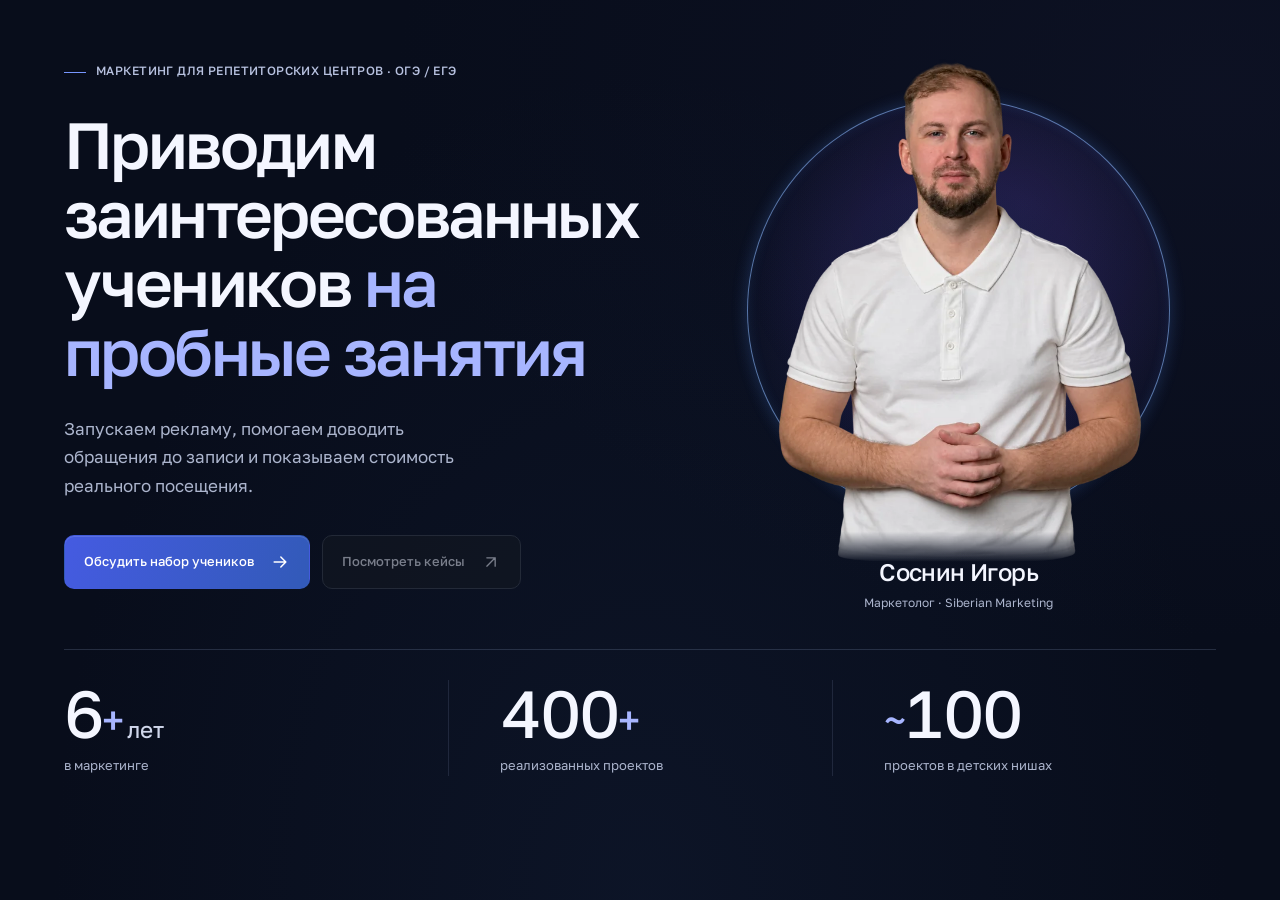
==== commit 795977a7: "fix: update hero headline and keep orbit behind portrait" ====
--- a/index.html
+++ b/index.html
@@ -18,7 +18,7 @@
       <section class="hero page-width" aria-labelledby="hero-title">
         <div class="hero-copy">
           <p class="eyebrow"><span class="eyebrow-line" aria-hidden="true"></span>МАРКЕТИНГ ДЛЯ РЕПЕТИТОРСКИХ ЦЕНТРОВ <span class="exam-label">· ОГЭ / ЕГЭ</span></p>
-          <h1 id="hero-title">Привлекаем учеников <span class="headline-accent">на пробные занятия</span></h1>
+          <h1 id="hero-title">Приводим заинтересованных учеников <span class="headline-accent">на пробные занятия</span></h1>
           <p class="hero-description">Запускаем рекламу, помогаем доводить обращения до записи и показываем стоимость реального посещения.</p>
           <div class="hero-actions">
             <a class="button button-primary" id="contact-action" href="https://t.me/igornbk">Обсудить набор учеников<svg viewBox="0 0 24 24" fill="none" aria-hidden="true"><path d="M5 12h14m-6-6 6 6-6 6" stroke="currentColor" stroke-width="1.8" stroke-linecap="round" stroke-linejoin="round"/></svg></a>
--- a/assets/styles/main.css
+++ b/assets/styles/main.css
@@ -62,8 +62,8 @@
 .portrait-scene { display: grid; grid-template-columns: minmax(0, 1fr); align-items: center; justify-items: center; isolation: isolate; }
 .portrait-scene > * { grid-area: 1 / 1; }
 .portrait-light { width: 100%; aspect-ratio: 1; background: radial-gradient(circle, #3469c729 0%, #5140ad25 40%, transparent 70%); }
-.light-orbit { width: 92%; aspect-ratio: 1 / 1; border-radius: 50%; border: 1px solid #8ab9ff99; background: radial-gradient(circle at 65% 25%, #7c56e41c, transparent 70%); box-shadow: 0 0 16px #529aff36, inset 0 0 12px #529aff20; }
-.portrait { z-index: 1; display: block; width: 82%; align-self: end; mask-image: linear-gradient(#000 79%, transparent 99%); }
+.light-orbit { z-index: 0; width: 92%; aspect-ratio: 1 / 1; border-radius: 50%; border: 1px solid #8ab9ff99; background: radial-gradient(circle at 65% 25%, #7c56e41c, transparent 70%); box-shadow: 0 0 16px #529aff36, inset 0 0 12px #529aff20; }
+.portrait { z-index: 1; display: block; width: 82%; align-self: end; mask-image: linear-gradient(#000 94%, transparent 100%); }
 .portrait img { display: block; width: 100%; height: auto; }
 .portrait-caption { position: relative; z-index: 2; display: flex; flex-direction: column; gap: 7px; text-align: center; margin-top: -4px; }
 .portrait-name { font-size: 24px; font-weight: 500; letter-spacing: -.025em; line-height: 1.2; }
@@ -109,7 +109,7 @@
   .hero { gap: 30px; padding-block: 38px 32px; }
   .eyebrow { font-size: 12px; letter-spacing: .015em; margin-bottom: 24px; }
   .eyebrow-line { display: none; }
-  h1 { font-size: clamp(35px, 9.1vw, 46px); line-height: 1.1; }
+  h1 { font-size: clamp(30px, 9.1vw, 46px); line-height: 1.1; }
   .hero-description { font-size: 15px; line-height: 1.7; margin-block: 22px 26px; }
   .hero-actions { display: grid; grid-template-columns: minmax(0, 1fr); gap: 10px; }
   .button { justify-content: space-between; padding-inline: 19px; }
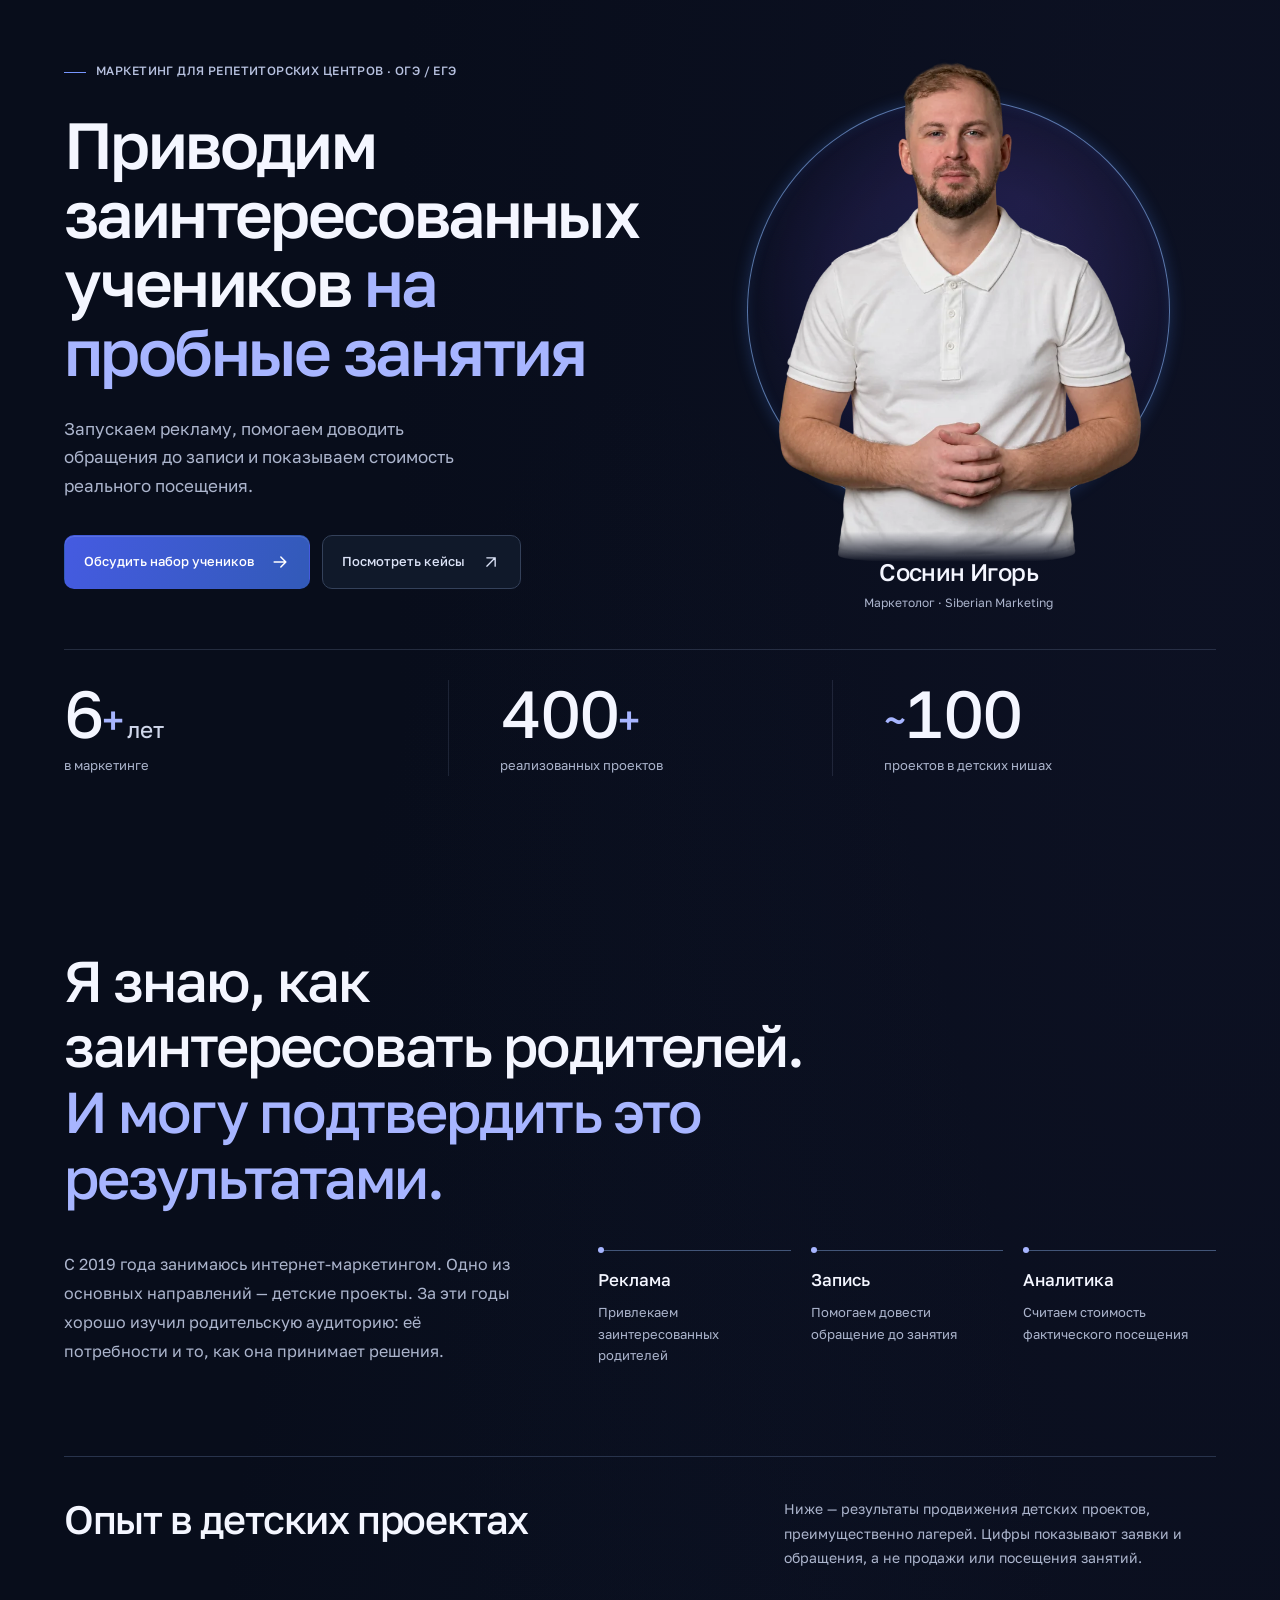
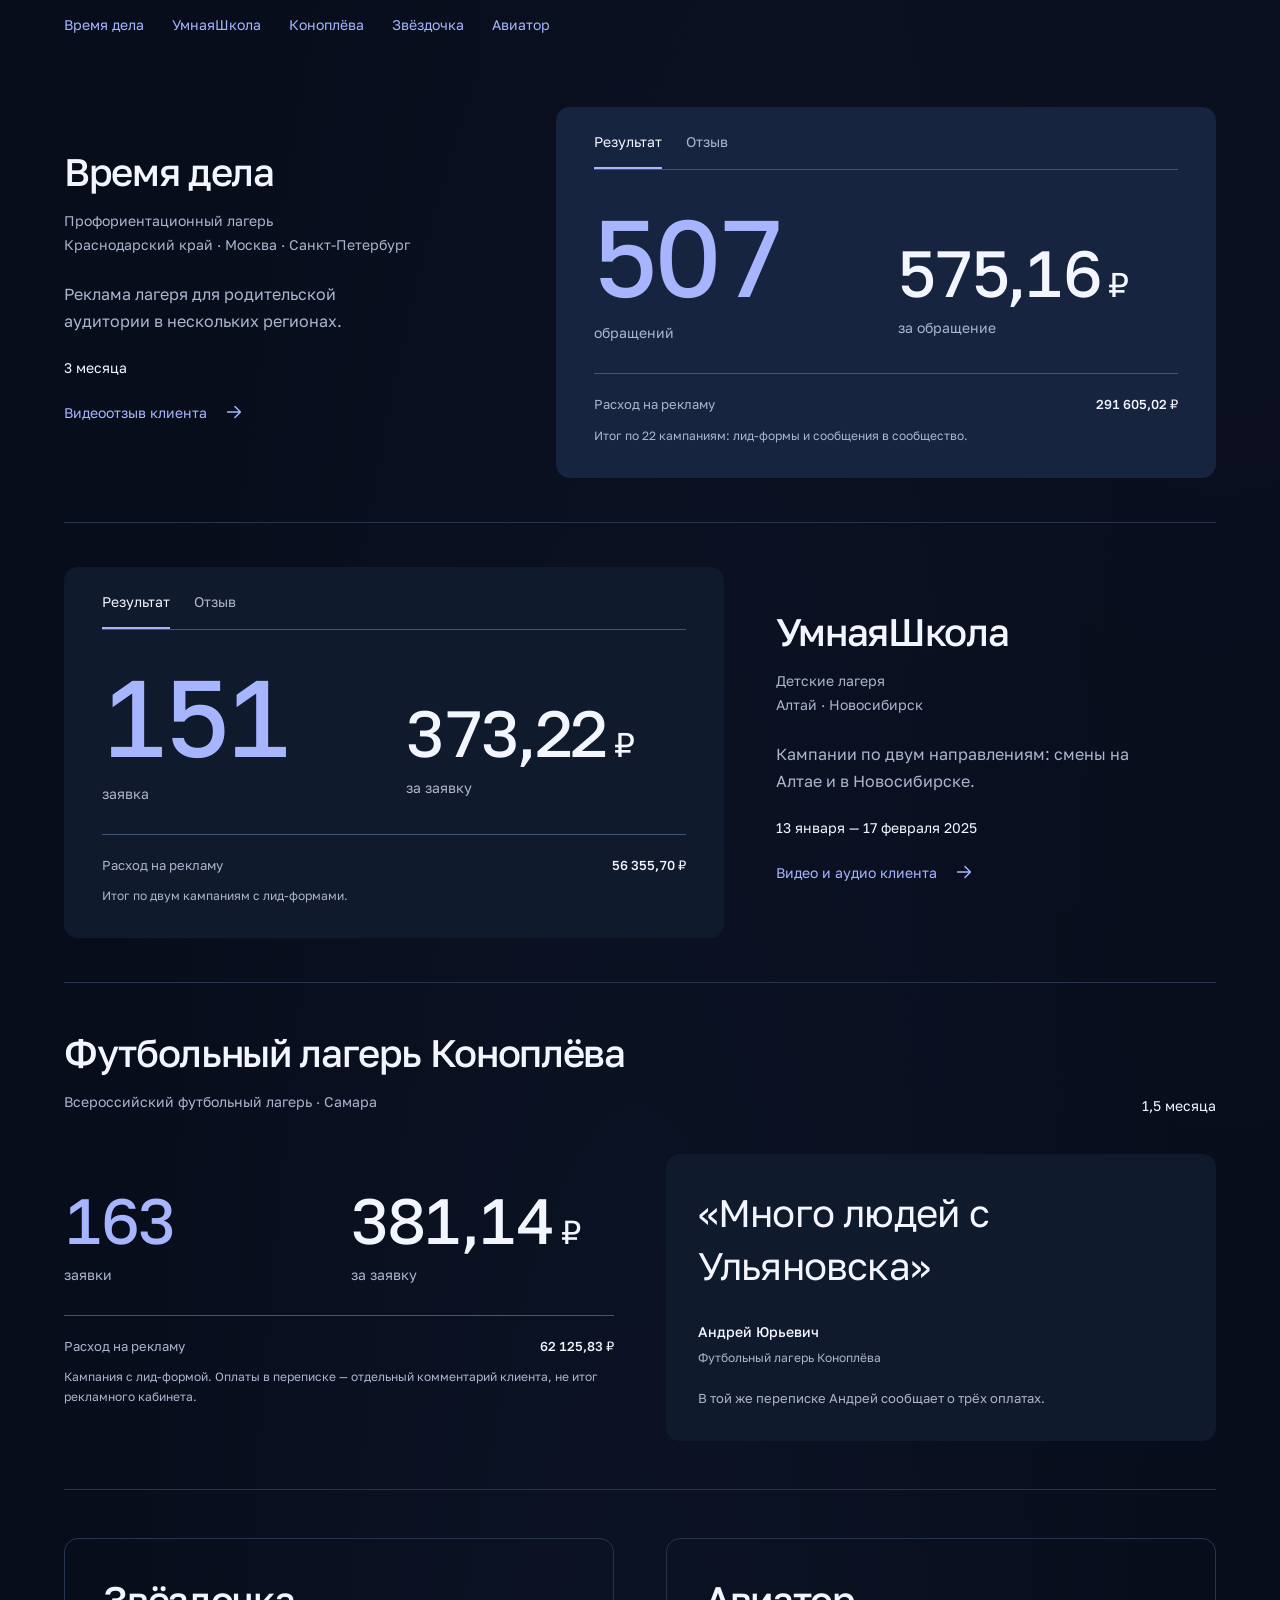
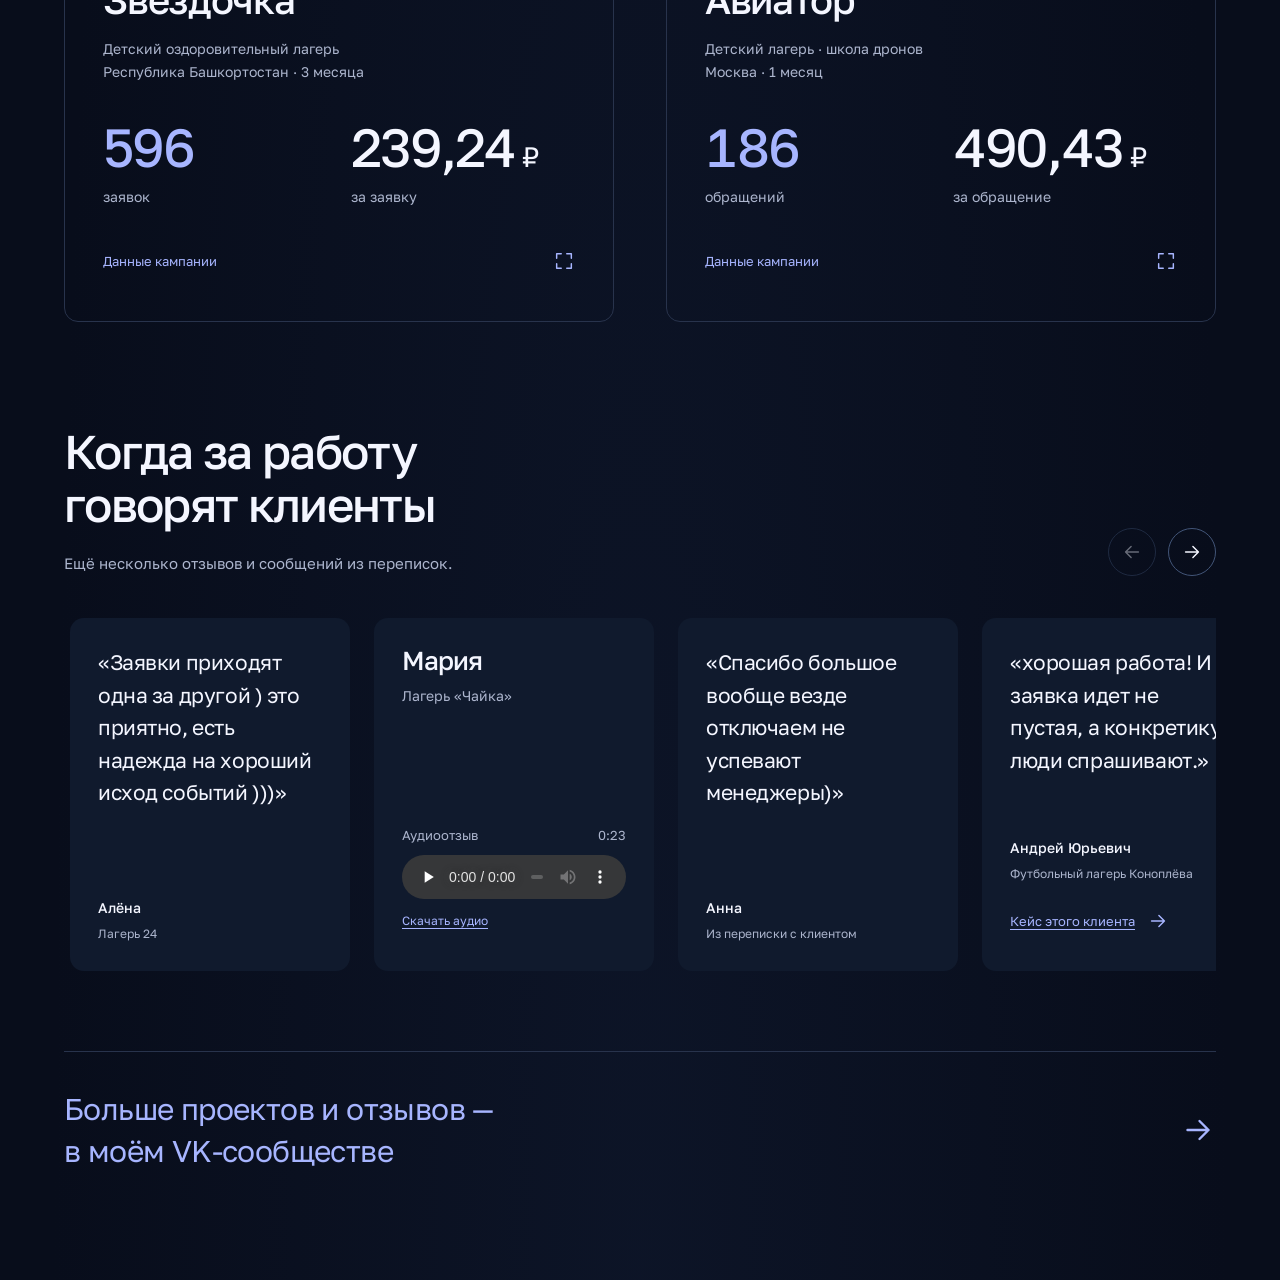
==== commit 13c02004: "feat: add portfolio cases and client reviews" ====
--- a/index.html
+++ b/index.html
@@ -9,7 +9,9 @@
   <link rel="icon" href="./assets/favicon.svg" type="image/svg+xml">
   <link rel="preload" href="./assets/fonts/golos-text-cyrillic-wght-normal.woff2" as="font" type="font/woff2" crossorigin>
   <link rel="stylesheet" href="./assets/styles/main.css">
+  <link rel="stylesheet" href="./assets/styles/portfolio.css">
   <script type="module" src="./assets/scripts/main.js"></script>
+  <script type="module" src="./assets/scripts/portfolio.js"></script>
 </head>
 <body>
   <a class="skip-link" href="#main">Перейти к содержанию</a>
@@ -47,7 +49,52 @@
           <div><dt>проектов в детских нишах</dt><dd><span class="metric-sign">~</span>100</dd></div>
         </dl>
       </section>
-      <!-- Только Hero. Будущие разделы, включая #cases, добавляются отдельно. -->
+      <!-- portfolio:start -->
+      <section class="portfolio page-width" id="cases" aria-labelledby="portfolio-title">
+        <header class="portfolio-intro">
+          <h2 id="portfolio-title">Я знаю, как заинтересовать родителей.<br><span>И могу подтвердить это результатами.</span></h2>
+          <div class="portfolio-context"><p>С 2019 года занимаюсь интернет-маркетингом. Одно из основных направлений — детские проекты. За эти годы хорошо изучил родительскую аудиторию: её потребности и то, как она принимает решения.</p>
+          <ol class="approach"><li><strong>Реклама</strong><span>Привлекаем заинтересованных родителей</span></li><li><strong>Запись</strong><span>Помогаем довести обращение до занятия</span></li><li><strong>Аналитика</strong><span>Считаем стоимость фактического посещения</span></li></ol></div>
+        </header>
+        <div class="portfolio-heading"><h2>Опыт в детских проектах</h2><p>Ниже — результаты продвижения детских проектов, преимущественно лагерей. Цифры показывают заявки и обращения, а не продажи или посещения занятий.</p></div>
+        <nav class="case-index" aria-label="Перейти к кейсу"><a href="#vremya-dela">Время дела</a><a href="#umnaya-shkola">УмнаяШкола</a><a href="#konoplev">Коноплёва</a><a href="#zvezdochka">Звёздочка</a><a href="#aviator">Авиатор</a></nav>
+        <div class="featured-cases"><article class="case-feature case-feature--1" id="vremya-dela" aria-labelledby="vremya-dela-title">
+      <div class="case-intro"><h3 id="vremya-dela-title">Время дела</h3><p class="case-kind">Профориентационный лагерь<br>Краснодарский край · Москва · Санкт-Петербург</p>
+      <p class="case-description">Реклама лагеря для родительской аудитории в нескольких регионах.</p><p class="case-period">3 месяца</p><a class="case-review-jump" href="#vremya-dela-review" data-review-jump="vremya-dela-tab-review">Видеоотзыв клиента <svg viewBox="0 0 24 24" fill="none" stroke="currentColor" stroke-width="1.6" stroke-linecap="round" stroke-linejoin="round" aria-hidden="true"><path d="M5 12h14m-6-6 6 6-6 6"/></svg></a></div>
+      <div class="case-workspace" data-case-tabs><div class="case-tabs" aria-label="Материалы: Время дела" hidden><button type="button" id="vremya-dela-tab-result" data-panel="vremya-dela-result">Результат</button><button type="button" id="vremya-dela-tab-review" data-panel="vremya-dela-review">Отзыв</button></div><div class="case-panel" id="vremya-dela-result" data-case-panel><h4 class="panel-heading">Результат</h4><dl class="case-numbers"><div><dt>обращений</dt><dd>507</dd></div>
+      <div><dt>за обращение</dt><dd>575,16<span> ₽</span></dd></div></dl><div class="case-ledger"><p>Расход на рекламу <strong>291 605,02 ₽</strong></p><p>Итог по 22 кампаниям: лид-формы и сообщения в сообщество.</p></div></div><div class="case-panel" id="vremya-dela-review" data-case-panel><h4 class="panel-heading">Отзыв</h4><a class="video-launch" href="https://vk.ru/video-218828564_456239082" data-video="https://vk.ru/video_ext.php?oid=-218828564&amp;id=456239082&amp;hash=fc34eb1371faa29d" data-title="Видеоотзыв: Егор Аникин, Время дела">
+      <span class="play-symbol"><svg viewBox="0 0 24 24" fill="none" stroke="currentColor" stroke-width="1.6" stroke-linecap="round" stroke-linejoin="round" aria-hidden="true"><path d="m9 5 11 7-11 7V5Z"/></svg></span><span class="video-label"><strong>Смотреть видеоотзыв</strong><span>Егор Аникин · Время дела</span></span><svg viewBox="0 0 24 24" fill="none" stroke="currentColor" stroke-width="1.6" stroke-linecap="round" stroke-linejoin="round" aria-hidden="true"><path d="M5 12h14m-6-6 6 6-6 6"/></svg></a></div></div>
+    </article><article class="case-feature case-feature--2" id="umnaya-shkola" aria-labelledby="umnaya-shkola-title">
+      <div class="case-intro"><h3 id="umnaya-shkola-title">УмнаяШкола</h3><p class="case-kind">Детские лагеря<br>Алтай · Новосибирск</p>
+      <p class="case-description">Кампании по двум направлениям: смены на Алтае и в Новосибирске.</p><p class="case-period">13 января — 17 февраля 2025</p><a class="case-review-jump" href="#umnaya-shkola-review" data-review-jump="umnaya-shkola-tab-review">Видео и аудио клиента <svg viewBox="0 0 24 24" fill="none" stroke="currentColor" stroke-width="1.6" stroke-linecap="round" stroke-linejoin="round" aria-hidden="true"><path d="M5 12h14m-6-6 6 6-6 6"/></svg></a></div>
+      <div class="case-workspace" data-case-tabs><div class="case-tabs" aria-label="Материалы: УмнаяШкола" hidden><button type="button" id="umnaya-shkola-tab-result" data-panel="umnaya-shkola-result">Результат</button><button type="button" id="umnaya-shkola-tab-review" data-panel="umnaya-shkola-review">Отзыв</button></div><div class="case-panel" id="umnaya-shkola-result" data-case-panel><h4 class="panel-heading">Результат</h4><dl class="case-numbers"><div><dt>заявка</dt><dd>151</dd></div>
+      <div><dt>за заявку</dt><dd>373,22<span> ₽</span></dd></div></dl><div class="case-ledger"><p>Расход на рекламу <strong>56 355,70 ₽</strong></p><p>Итог по двум кампаниям с лид-формами.</p></div></div><div class="case-panel" id="umnaya-shkola-review" data-case-panel><h4 class="panel-heading">Отзыв</h4><a class="video-launch" href="https://vk.ru/video-218828564_456239083" data-video="https://vk.ru/video_ext.php?oid=-218828564&amp;id=456239083&amp;hash=c9cf6f4ad0a9154b" data-title="Видеоотзыв: Максим, УмнаяШкола">
+      <span class="play-symbol"><svg viewBox="0 0 24 24" fill="none" stroke="currentColor" stroke-width="1.6" stroke-linecap="round" stroke-linejoin="round" aria-hidden="true"><path d="m9 5 11 7-11 7V5Z"/></svg></span><span class="video-label"><strong>Смотреть видеоотзыв</strong><span>Максим · УмнаяШкола</span></span><svg viewBox="0 0 24 24" fill="none" stroke="currentColor" stroke-width="1.6" stroke-linecap="round" stroke-linejoin="round" aria-hidden="true"><path d="M5 12h14m-6-6 6 6-6 6"/></svg></a><div class="audio-review"><div class="audio-heading"><span>Аудиоотзыв</span><span>0:14</span></div>
+      <audio controls preload="none" aria-label="Аудиоотзыв: Максим, УмнаяШкола" src="./assets/audio/maksim-umnaya-shkola.mp3">Ваш браузер не поддерживает аудио.</audio>
+      <a class="audio-download" href="./assets/audio/maksim-umnaya-shkola.mp3" download>Скачать аудио</a></div></div></div>
+    </article><article class="case-quote" id="konoplev" aria-labelledby="konoplev-title">
+      <header class="case-quote-header"><div><h3 id="konoplev-title">Футбольный лагерь Коноплёва</h3><p class="case-kind">Всероссийский футбольный лагерь · Самара</p></div><p class="case-period">1,5 месяца</p></header>
+      <div class="case-quote-body"><div class="case-quote-results"><dl class="case-numbers"><div><dt>заявки</dt><dd>163</dd></div>
+      <div><dt>за заявку</dt><dd>381,14<span> ₽</span></dd></div></dl><div class="case-ledger"><p>Расход на рекламу <strong>62 125,83 ₽</strong></p><p>Кампания с лид-формой. Оплаты в переписке — отдельный комментарий клиента, не итог рекламного кабинета.</p></div></div><div class="case-quote-review" id="konoplev-review"><blockquote><p>«Много людей с Ульяновска»</p><footer><strong>Андрей Юрьевич</strong><span>Футбольный лагерь Коноплёва</span></footer></blockquote><p class="quote-context">В той же переписке Андрей сообщает о трёх оплатах.</p></div></div>
+    </article></div>
+        <div class="compact-cases"><article class="case-compact" id="zvezdochka" aria-labelledby="zvezdochka-title"><h3 id="zvezdochka-title">Звёздочка</h3>
+      <p class="case-kind">Детский оздоровительный лагерь<br>Республика Башкортостан · 3 месяца</p><dl class="case-numbers"><div><dt>заявок</dt><dd>596</dd></div>
+      <div><dt>за заявку</dt><dd>239,24<span> ₽</span></dd></div></dl>
+      <details class="case-details"><summary>Данные кампании <svg viewBox="0 0 24 24" fill="none" stroke="currentColor" stroke-width="1.6" stroke-linecap="round" stroke-linejoin="round" aria-hidden="true"><path d="M9 4H4v5m11-5h5v5M4 15v5h5m11-5v5h-5"/></svg></summary><div class="case-ledger"><p>Расход на рекламу <strong>142 588,36 ₽</strong></p><p>Итог по четырём кампаниям с лид-формами.</p></div></details></article><article class="case-compact" id="aviator" aria-labelledby="aviator-title"><h3 id="aviator-title">Авиатор</h3>
+      <p class="case-kind">Детский лагерь · школа дронов<br>Москва · 1 месяц</p><dl class="case-numbers"><div><dt>обращений</dt><dd>186</dd></div>
+      <div><dt>за обращение</dt><dd>490,43<span> ₽</span></dd></div></dl>
+      <details class="case-details"><summary>Данные кампании <svg viewBox="0 0 24 24" fill="none" stroke="currentColor" stroke-width="1.6" stroke-linecap="round" stroke-linejoin="round" aria-hidden="true"><path d="M9 4H4v5m11-5h5v5M4 15v5h5m11-5v5h-5"/></svg></summary><div class="case-ledger"><p>Расход на рекламу <strong>91 220,87 ₽</strong></p><p>Итог по 15 кампаниям: лид-формы и сообщения в сообщество.</p></div></details></article></div>
+        <section class="testimonials" aria-labelledby="testimonials-title">
+          <div class="testimonials-heading"><div><h2 id="testimonials-title">Когда за работу говорят клиенты</h2><p>Ещё несколько отзывов и сообщений из переписок.</p></div>
+          <div class="gallery-controls" hidden><button type="button" data-gallery-prev aria-label="Предыдущие отзывы" aria-controls="testimonials-list"><svg viewBox="0 0 24 24" fill="none" stroke="currentColor" stroke-width="1.6" stroke-linecap="round" stroke-linejoin="round" aria-hidden="true"><path d="M5 12h14m-6-6 6 6-6 6"/></svg></button><button type="button" data-gallery-next aria-label="Следующие отзывы" aria-controls="testimonials-list"><svg viewBox="0 0 24 24" fill="none" stroke="currentColor" stroke-width="1.6" stroke-linecap="round" stroke-linejoin="round" aria-hidden="true"><path d="M5 12h14m-6-6 6 6-6 6"/></svg></button></div></div>
+          <ul class="testimonials-track" id="testimonials-list" tabindex="0" aria-label="Галерея отзывов"><li class="testimonial" id="review-alena"><blockquote><p>«Заявки приходят одна за другой ) это приятно, есть надежда на хороший исход событий )))»</p><footer><strong>Алёна</strong><span>Лагерь 24</span></footer></blockquote></li><li class="testimonial" id="review-maria"><div class="audio-person"><h3>Мария</h3><p>Лагерь «Чайка»</p></div><div class="audio-review"><div class="audio-heading"><span>Аудиоотзыв</span><span>0:23</span></div>
+      <audio controls preload="none" aria-label="Аудиоотзыв: Мария, Лагерь «Чайка»" src="./assets/audio/maria-chaika.mp3">Ваш браузер не поддерживает аудио.</audio>
+      <a class="audio-download" href="./assets/audio/maria-chaika.mp3" download>Скачать аудио</a></div></li><li class="testimonial" id="review-anna"><blockquote><p>«Спасибо большое вообще везде отключаем не успевают менеджеры)»</p><footer><strong>Анна</strong><span>Из переписки с клиентом</span></footer></blockquote></li><li class="testimonial" id="review-andrey"><blockquote><p>«хорошая работа! И заявка идет не пустая, а конкретику люди спрашивают.»</p><footer><strong>Андрей Юрьевич</strong><span>Футбольный лагерь Коноплёва</span></footer></blockquote><a class="text-link" href="#konoplev">Кейс этого клиента <svg viewBox="0 0 24 24" fill="none" stroke="currentColor" stroke-width="1.6" stroke-linecap="round" stroke-linejoin="round" aria-hidden="true"><path d="M5 12h14m-6-6 6 6-6 6"/></svg></a></li><li class="testimonial" id="review-maksim"><blockquote><p>«Игорь, здравствуйте! Результат хороший! Продолжаем работать. Я наберу»</p><footer><strong>Максим</strong><span>УмнаяШкола</span></footer></blockquote><a class="text-link" href="#umnaya-shkola">Кейс этого клиента <svg viewBox="0 0 24 24" fill="none" stroke="currentColor" stroke-width="1.6" stroke-linecap="round" stroke-linejoin="round" aria-hidden="true"><path d="M5 12h14m-6-6 6 6-6 6"/></svg></a></li></ul>
+        </section>
+        <a class="portfolio-outro" href="https://vk.ru/reklama_lager"><span>Больше проектов и отзывов —<br> в моём VK-сообществе</span><svg viewBox="0 0 24 24" fill="none" stroke="currentColor" stroke-width="1.6" stroke-linecap="round" stroke-linejoin="round" aria-hidden="true"><path d="M5 12h14m-6-6 6 6-6 6"/></svg></a>
+      </section>
+      <dialog class="media-dialog" aria-labelledby="media-title"><div class="media-dialog-header"><h2 id="media-title">Просмотр материала</h2><form method="dialog"><button type="submit" aria-label="Закрыть просмотр">Закрыть <svg viewBox="0 0 24 24" fill="none" stroke="currentColor" stroke-width="1.6" stroke-linecap="round" stroke-linejoin="round" aria-hidden="true"><path d="m6 6 12 12M6 18 18 6"/></svg></button></form></div><div id="media-content"></div></dialog>
+      <!-- portfolio:end -->
     </main>
   </div>
 </body>
--- a/assets/styles/portfolio.css
+++ b/assets/styles/portfolio.css
@@ -0,0 +1,224 @@
+/* The portfolio extends the Hero's Golos / navy / periwinkle system. */
+.portfolio {
+  --case-surface: #101a2d;
+  --case-surface-raised: #172440;
+  --case-rule: #425578;
+  --case-radius: 14px;
+  --case-space: clamp(24px, 4vw, 56px);
+  padding-block: clamp(88px, 10vw, 144px) 72px;
+}
+.portfolio h2, .portfolio h3, .portfolio h4, .portfolio p { margin: 0; }
+.portfolio h2, .portfolio h3 { font-weight: 500; letter-spacing: -.035em; text-wrap: balance; }
+.portfolio h2 { font-size: clamp(30px, 3.7vw, 52px); line-height: 1.12; }
+.portfolio h3 { font-size: clamp(28px, 3vw, 42px); line-height: 1.12; }
+.portfolio svg { width: 22px; height: 22px; flex: 0 0 22px; }
+.portfolio button, .media-dialog button { color: inherit; font: inherit; cursor: pointer; }
+.portfolio a, .portfolio button { -webkit-tap-highlight-color: transparent; touch-action: manipulation; }
+.portfolio-intro { padding-bottom: clamp(64px, 7vw, 104px); }
+.portfolio-intro h2 { max-width: 1000px; font-size: clamp(34px, 4.5vw, 62px); line-height: 1.14; }
+.portfolio-intro h2 span { color: var(--accent); }
+.portfolio-context { display: grid; grid-template-columns: .85fr 1.15fr; gap: clamp(32px, 6vw, 88px); margin-top: 40px; }
+.portfolio-context > p { color: var(--muted); font-size: 16px; line-height: 1.8; max-width: 52ch; }
+.approach { display: grid; grid-template-columns: repeat(3, minmax(0, 1fr)); gap: 20px; margin: 0; padding: 0; list-style: none; }
+.approach li { position: relative; padding-top: 18px; border-top: 1px solid var(--case-rule); }
+.approach li::before { content: ""; position: absolute; width: 6px; height: 6px; top: -4px; left: 0; border-radius: 50%; background: var(--accent); }
+.approach strong { display: block; margin-bottom: 12px; font-size: 17px; font-weight: 500; }
+.approach span { display: block; color: var(--muted); font-size: 13px; line-height: 1.65; }
+.portfolio-heading { display: grid; grid-template-columns: 1fr 1fr; align-items: start; gap: 48px; padding-top: 40px; border-top: 1px solid var(--line); }
+.portfolio-heading h2 { max-width: 12em; font-size: clamp(30px, 3.1vw, 44px); }
+.portfolio-heading p { justify-self: end; max-width: 48ch; color: var(--muted); font-size: 14px; line-height: 1.75; }
+.case-index { display: flex; flex-wrap: wrap; gap: 8px 28px; margin-block: 32px 16px; }
+.case-index a { display: inline-flex; align-items: center; min-height: 44px; color: var(--accent); font-size: 14px; text-decoration: none; border-bottom: 1px solid transparent; }
+.case-index a:hover { border-color: currentColor; }
+.case-feature { display: grid; grid-template-columns: minmax(0, .8fr) minmax(0, 1.2fr); gap: var(--case-space); align-items: center; padding-block: 44px; border-bottom: 1px solid var(--line); scroll-margin-top: 32px; }
+.case-intro { min-width: 0; }
+.case-intro .case-kind { margin-top: 16px; }
+.case-kind { color: var(--muted); font-size: 14px; line-height: 1.7; }
+.case-description { color: var(--muted); font-size: 16px; line-height: 1.7; margin-top: 24px !important; max-width: 36ch; }
+.case-period { margin-top: 24px !important; font-size: 14px; }
+.case-review-jump { display: inline-flex; align-items: center; gap: 16px; margin-top: 14px; min-height: 44px; color: var(--accent); font-size: 14px; text-decoration: none; }
+.case-review-jump:hover { text-decoration: underline; }
+.case-workspace { min-width: 0; padding: 10px clamp(20px, 3vw, 40px) 0; background: var(--case-surface); border-radius: var(--case-radius); }
+.case-feature--1 .case-workspace { background: var(--case-surface-raised); }
+.case-feature--2 { grid-template-columns: minmax(0, 1.2fr) minmax(0, .8fr); }
+.case-feature--2 .case-intro { grid-column: 2; grid-row: 1; }
+.case-feature--2 .case-workspace { grid-column: 1; grid-row: 1; }
+.case-tabs { display: flex; gap: 24px; border-bottom: 1px solid var(--case-rule); }
+.case-tabs button { min-height: 52px; padding: 12px 0; border: 0; border-bottom: 2px solid transparent; background: transparent; font-size: 14px; color: var(--muted); transition: color 180ms ease, border-color 180ms ease; }
+.case-tabs button:hover { color: var(--text); }
+.case-tabs button[aria-selected="true"] { color: var(--text); border-bottom-color: var(--accent); }
+.case-panel { padding-block: 32px; }
+.case-workspace.is-enhanced .case-panel { min-height: 300px; }
+.case-panel .panel-heading { margin-bottom: 24px; font-size: 18px; font-weight: 500; }
+.case-workspace.is-enhanced .panel-heading { display: none; }
+.case-numbers { display: grid; grid-template-columns: 1fr 1fr; align-items: baseline; gap: 24px; margin: 0; font-variant-numeric: tabular-nums; }
+.case-numbers > div { display: flex; flex-direction: column-reverse; min-width: 0; }
+.case-numbers dt { margin-top: 12px; color: var(--muted); font-size: 14px; line-height: 1.5; }
+.case-numbers dd { margin: 0; font-size: clamp(42px, 5.1vw, 72px); line-height: 1; font-weight: 450; letter-spacing: -.04em; white-space: nowrap; }
+.case-feature .case-numbers > div:first-child dd { font-size: clamp(72px, 8.5vw, 120px); color: var(--accent); }
+.case-numbers dd span { font-size: .5em; letter-spacing: 0; }
+.case-ledger { margin-top: 30px; padding-top: 20px; border-top: 1px solid var(--case-rule); color: var(--muted); }
+.case-ledger p { font-size: 12px; line-height: 1.65; }
+.case-ledger p:first-child { display: flex; justify-content: space-between; gap: 12px; margin-bottom: 10px; font-size: 13px; }
+.case-ledger strong { color: var(--text); font-weight: 500; white-space: nowrap; font-variant-numeric: tabular-nums; }
+.video-launch { position: relative; display: flex; align-items: center; gap: 20px; min-height: 180px; padding-block: 24px; color: var(--text); text-decoration: none; overflow: hidden; }
+.video-launch .play-symbol { display: grid; place-items: center; width: 64px; height: 64px; flex: 0 0 64px; border: 1px solid var(--accent); border-radius: 50%; color: var(--accent); transition: background-color 180ms ease, color 180ms ease; }
+.video-launch:hover .play-symbol { background: var(--accent); color: var(--canvas); }
+.video-label { position: relative; display: flex; flex: 1; flex-direction: column; gap: 12px; }
+.video-label strong { font-size: clamp(18px, 2vw, 26px); font-weight: 500; line-height: 1.3; }
+.video-label > span { font-size: 13px; color: var(--muted); line-height: 1.6; }
+.video-poster { position: absolute; inset: 0; width: 100%; height: 100%; object-fit: cover; opacity: .3; }
+.video-launch:has(.video-poster) { padding-inline: 20px; background: var(--canvas); border-radius: 10px; }
+.video-launch > svg, .play-symbol { position: relative; }
+.audio-review { margin-top: 18px; }
+.audio-heading { display: flex; justify-content: space-between; gap: 16px; color: var(--muted); font-size: 13px; margin-bottom: 12px; }
+.audio-review audio { display: block; width: 100%; min-width: 0; height: 44px; }
+.audio-download { display: inline-flex; align-items: center; min-height: 44px; font-size: 12px; color: var(--accent); }
+.portfolio blockquote { margin: 0; }
+.portfolio blockquote > p { font-size: clamp(24px, 2.5vw, 34px); line-height: 1.4; letter-spacing: -.02em; text-wrap: pretty; }
+.portfolio blockquote footer { display: flex; flex-direction: column; gap: 7px; margin-top: 28px; font-size: 14px; line-height: 1.5; }
+.portfolio blockquote footer strong { font-weight: 500; }
+.portfolio blockquote footer span { color: var(--muted); font-size: 12px; }
+.portfolio .quote-context { color: var(--muted); font-size: 13px; line-height: 1.7; margin-top: 20px; }
+.proof-image { display: block; margin-top: 20px; color: var(--accent); text-decoration: none; }
+.proof-image img { display: block; max-width: 100%; height: auto; border-radius: 8px; }
+.proof-image > span { display: flex; align-items: center; justify-content: space-between; gap: 16px; min-height: 44px; font-size: 13px; }
+.compact-cases { display: grid; grid-template-columns: repeat(2, minmax(0, 1fr)); gap: var(--case-space); margin-top: 48px; }
+.case-compact { padding: clamp(24px, 3vw, 40px); border: 1px solid var(--line); border-radius: var(--case-radius); scroll-margin-top: 32px; }
+.case-compact .case-kind { margin-top: 16px; }
+.case-compact .case-numbers { margin-top: 36px; }
+.case-compact .case-numbers dd { font-size: clamp(36px, 4.2vw, 60px); }
+.case-compact .case-numbers > div:first-child dd { color: var(--accent); }
+.case-details { margin-top: 32px; }
+.case-details summary { display: flex; justify-content: space-between; align-items: center; gap: 16px; min-height: 44px; cursor: pointer; color: var(--accent); font-size: 13px; list-style: none; }
+.case-details summary::-webkit-details-marker { display: none; }
+.case-details[open] summary svg { transform: rotate(45deg); }
+.case-details .case-ledger { margin-top: 12px; }
+.case-quote { padding-block: 48px; border-bottom: 1px solid var(--line); scroll-margin-top: 32px; }
+.case-quote-header { display: flex; align-items: end; justify-content: space-between; gap: 32px; }
+.case-quote-header h3 { max-width: 16em; }
+.case-quote-header .case-kind { margin-top: 16px; }
+.case-quote-header .case-period { flex-shrink: 0; }
+.case-quote-body { display: grid; grid-template-columns: minmax(0, 1fr) minmax(0, 1fr); gap: var(--case-space); align-items: center; margin-top: 40px; }
+.case-quote .case-numbers dd { font-size: clamp(42px, 5vw, 68px); }
+.case-quote .case-numbers > div:first-child dd { color: var(--accent); }
+.case-quote-review { padding: 32px; background: var(--case-surface); border-radius: var(--case-radius); }
+.case-quote-review blockquote > p { font-size: clamp(28px, 3vw, 40px); }
+.testimonials { margin-top: clamp(72px, 8vw, 120px); }
+.testimonials-heading { display: flex; justify-content: space-between; gap: 32px; align-items: end; }
+.testimonials-heading h2 { max-width: 15em; }
+.testimonials-heading p { margin-top: 20px; color: var(--muted); font-size: 15px; line-height: 1.7; }
+.gallery-controls { display: flex; gap: 12px; flex-shrink: 0; }
+.gallery-controls button { display: grid; place-items: center; width: 48px; height: 48px; background: transparent; border: 1px solid var(--case-rule); border-radius: 50%; }
+.gallery-controls button:first-child svg { transform: rotate(180deg); }
+.gallery-controls button:hover:not(:disabled) { color: var(--canvas); background: var(--accent); }
+.gallery-controls button:disabled { opacity: .4; cursor: default; }
+.testimonials-track { display: grid; grid-auto-flow: column; grid-auto-columns: minmax(280px, 36%); gap: 24px; overflow-x: auto; overscroll-behavior-x: contain; scroll-snap-type: x mandatory; scroll-padding-inline: 6px; scrollbar-width: thin; scrollbar-color: var(--case-rule) var(--canvas); list-style: none; margin: 36px 0 0; padding: 6px 6px 24px; }
+.testimonial { display: flex; flex-direction: column; padding: 28px; min-width: 0; background: var(--case-surface); border-radius: var(--case-radius); scroll-snap-align: start; }
+.testimonial blockquote { display: flex; flex: 1; flex-direction: column; }
+.testimonial blockquote > p { font-size: 21px; line-height: 1.55; }
+.testimonial blockquote footer { margin-top: auto; padding-top: 28px; }
+.testimonial .text-link { margin-top: 16px; }
+.text-link { display: inline-flex; align-items: center; gap: 12px; min-height: 44px; font-size: 13px; color: var(--accent); }
+.audio-person h3 { font-size: 26px; }
+.audio-person p { margin-top: 12px; font-size: 14px; color: var(--muted); }
+.testimonial .audio-review { margin-top: auto; padding-top: 40px; }
+.portfolio-outro { display: flex; justify-content: space-between; align-items: center; gap: 32px; padding-block: 36px; margin-top: 56px; border-top: 1px solid var(--line); color: var(--accent); text-decoration: none; font-size: clamp(20px, 2.5vw, 30px); line-height: 1.4; letter-spacing: -.02em; }
+.portfolio-outro > svg { width: 36px; height: 36px; flex-basis: 36px; transition: transform 200ms ease; }
+.portfolio-outro:hover > svg { transform: translateX(6px); }
+.media-dialog { width: min(960px, calc(100% - 32px)); max-height: calc(100dvh - 32px); padding: 24px; border: 1px solid var(--case-rule, #425578); border-radius: 14px; color: var(--text); background: var(--canvas); overflow: auto; }
+.media-dialog::backdrop { background: #030713e8; }
+.media-dialog-header { display: flex; align-items: center; justify-content: space-between; gap: 20px; margin-bottom: 20px; }
+.media-dialog h2 { margin: 0; font-size: 18px; line-height: 1.5; font-weight: 500; }
+.media-dialog button { display: flex; align-items: center; gap: 12px; min-height: 44px; padding: 8px 12px; background: transparent; border: 1px solid var(--line); border-radius: 8px; }
+.media-dialog button svg { width: 20px; height: 20px; }
+.media-dialog iframe { display: block; width: 100%; aspect-ratio: 16 / 9; border: 0; background: #000; }
+.media-dialog img { display: block; max-width: 100%; height: auto; margin-inline: auto; }
+.media-status { color: var(--muted); font-size: 14px; line-height: 1.7; }
+.media-fallback { display: inline-flex; align-items: center; min-height: 44px; color: var(--accent); font-size: 14px; }
+body:has(.media-dialog[open]) { overflow: hidden; }
+@media (prefers-reduced-motion: no-preference) {
+  .case-panel.panel-enter { animation: evidence-in 380ms cubic-bezier(.16, 1, .3, 1); }
+  .portfolio-intro.entered h2 { animation: portfolio-arrive 700ms cubic-bezier(.16, 1, .3, 1); }
+  .media-dialog[open] { animation: evidence-in 240ms cubic-bezier(.16, 1, .3, 1); }
+}
+@keyframes evidence-in { from { opacity: .65; transform: translateY(5px); } to { opacity: 1; transform: translateY(0); } }
+@keyframes portfolio-arrive { from { opacity: .65; transform: translateY(14px); } to { opacity: 1; transform: translateY(0); } }
+@media (max-width: 1100px) {
+  .case-feature, .case-feature--2 { grid-template-columns: minmax(0, .9fr) minmax(0, 1.1fr); gap: 32px; }
+  .case-numbers dd { font-size: 46px; }
+  .case-feature .case-numbers > div:first-child dd { font-size: 80px; }
+  .portfolio-context { grid-template-columns: 1fr; }
+  .portfolio-context > p { max-width: 68ch; }
+  .approach { max-width: 720px; }
+  .case-feature .case-numbers { gap: 14px; }
+}
+@media (max-width: 1000px) {
+  .portfolio-heading { grid-template-columns: 1fr; gap: 24px; }
+  .portfolio-heading h2 { max-width: none; }
+  .portfolio-heading p { justify-self: start; max-width: 64ch; }
+  .case-feature, .case-feature--2 { grid-template-columns: minmax(0, 1fr); gap: 28px; }
+  .case-feature--2 .case-intro, .case-feature--2 .case-workspace { grid-column: auto; grid-row: auto; }
+  .case-intro .case-description { max-width: 60ch; }
+  .case-workspace.is-enhanced .case-panel { min-height: 300px; }
+  .compact-cases { gap: 20px; }
+  .case-compact { padding: 24px; }
+  .case-compact .case-numbers { grid-template-columns: 1fr; gap: 28px; }
+  .case-compact .case-numbers dd { font-size: 48px; }
+  .testimonials-track { grid-auto-columns: minmax(280px, 58%); }
+  .case-quote-body { grid-template-columns: 1fr; gap: 28px; }
+}
+@media (max-width: 520px) {
+  .portfolio { padding-top: 72px; padding-bottom: 32px; }
+  .portfolio-intro h2 { font-size: 34px; }
+  .portfolio-context { margin-top: 28px; gap: 32px; }
+  .portfolio-context > p { font-size: 15px; }
+  .approach { grid-template-columns: 1fr; gap: 20px; }
+  .approach li { display: grid; grid-template-columns: 90px 1fr; gap: 16px; }
+  .approach strong { margin-bottom: 0; }
+  .case-index { gap: 4px 24px; }
+  .case-index a { font-size: 13px; }
+  .case-feature { padding-block: 32px; }
+  .case-workspace { padding-inline: 20px; }
+  .case-tabs { gap: 20px; }
+  .case-tabs button { font-size: 13px; }
+  .case-panel { padding-block: 26px; }
+  .case-workspace.is-enhanced .case-panel { min-height: 280px; }
+  .case-numbers { gap: 16px; }
+  .case-feature .case-numbers > div:first-child dd { font-size: 72px; }
+  .case-numbers dd { font-size: 32px; }
+  .case-numbers dt { font-size: 12px; }
+  .case-ledger p:first-child { flex-direction: column; gap: 6px; }
+  .video-launch { gap: 16px; min-height: 160px; }
+  .video-launch .play-symbol { width: 48px; height: 48px; flex-basis: 48px; }
+  .video-launch > svg { display: none; }
+  .video-label strong { font-size: 20px; }
+  .compact-cases { grid-template-columns: 1fr; margin-top: 32px; }
+  .case-compact .case-numbers { grid-template-columns: 1fr 1fr; gap: 16px; }
+  .case-compact .case-numbers dd { font-size: 32px; }
+  .case-compact .case-numbers > div:first-child dd { font-size: 42px; }
+  .testimonials-heading { flex-wrap: wrap; gap: 24px; }
+  .testimonials-track { grid-auto-columns: 92%; gap: 16px; margin-top: 24px; }
+  .testimonial { padding: 24px; }
+  .testimonial blockquote > p { font-size: 20px; }
+  .testimonial .audio-review { padding-top: 28px; }
+  .portfolio-outro { margin-top: 32px; font-size: 20px; gap: 20px; }
+  .media-dialog { padding: 16px; }
+  .media-dialog-header { align-items: start; flex-direction: column-reverse; gap: 12px; }
+  .media-dialog-header form { align-self: end; }
+  .case-quote-header { flex-direction: column; align-items: start; gap: 0; }
+  .case-quote-body { margin-top: 32px; }
+  .case-quote .case-numbers dd { font-size: 40px; }
+  .case-quote-review { padding: 24px; }
+}
+@media (max-width: 359px) {
+  .portfolio-intro h2 { font-size: 30px; }
+  .case-feature .case-numbers > div:first-child dd { font-size: 60px; }
+  .case-numbers, .case-compact .case-numbers { grid-template-columns: 1fr; }
+  .case-numbers dd, .case-compact .case-numbers dd { font-size: 34px; }
+  .case-quote .case-numbers { grid-template-columns: 1fr 1fr; }
+  .case-quote .case-numbers dd { font-size: 34px; }
+  .case-tabs { gap: 14px; }
+  .case-tabs button { font-size: 12px; }
+  .testimonial { padding: 18px; }
+}
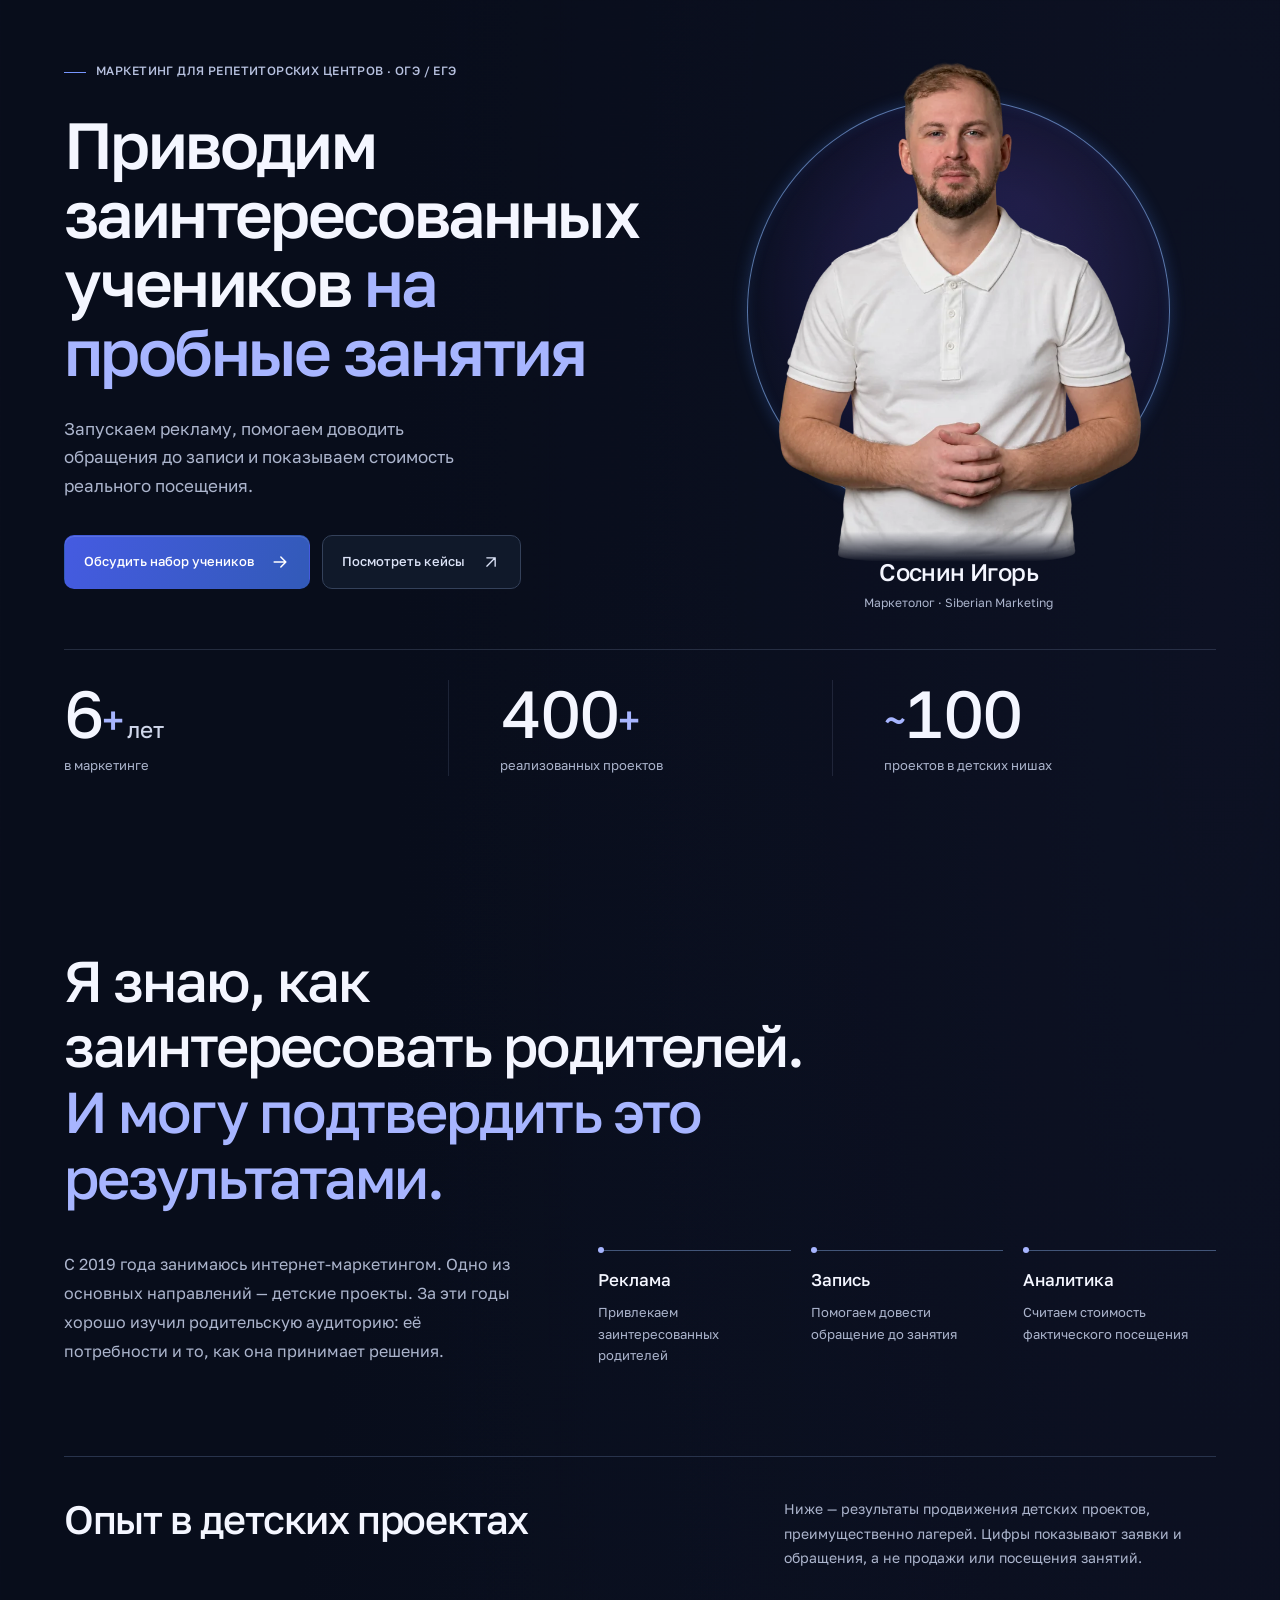
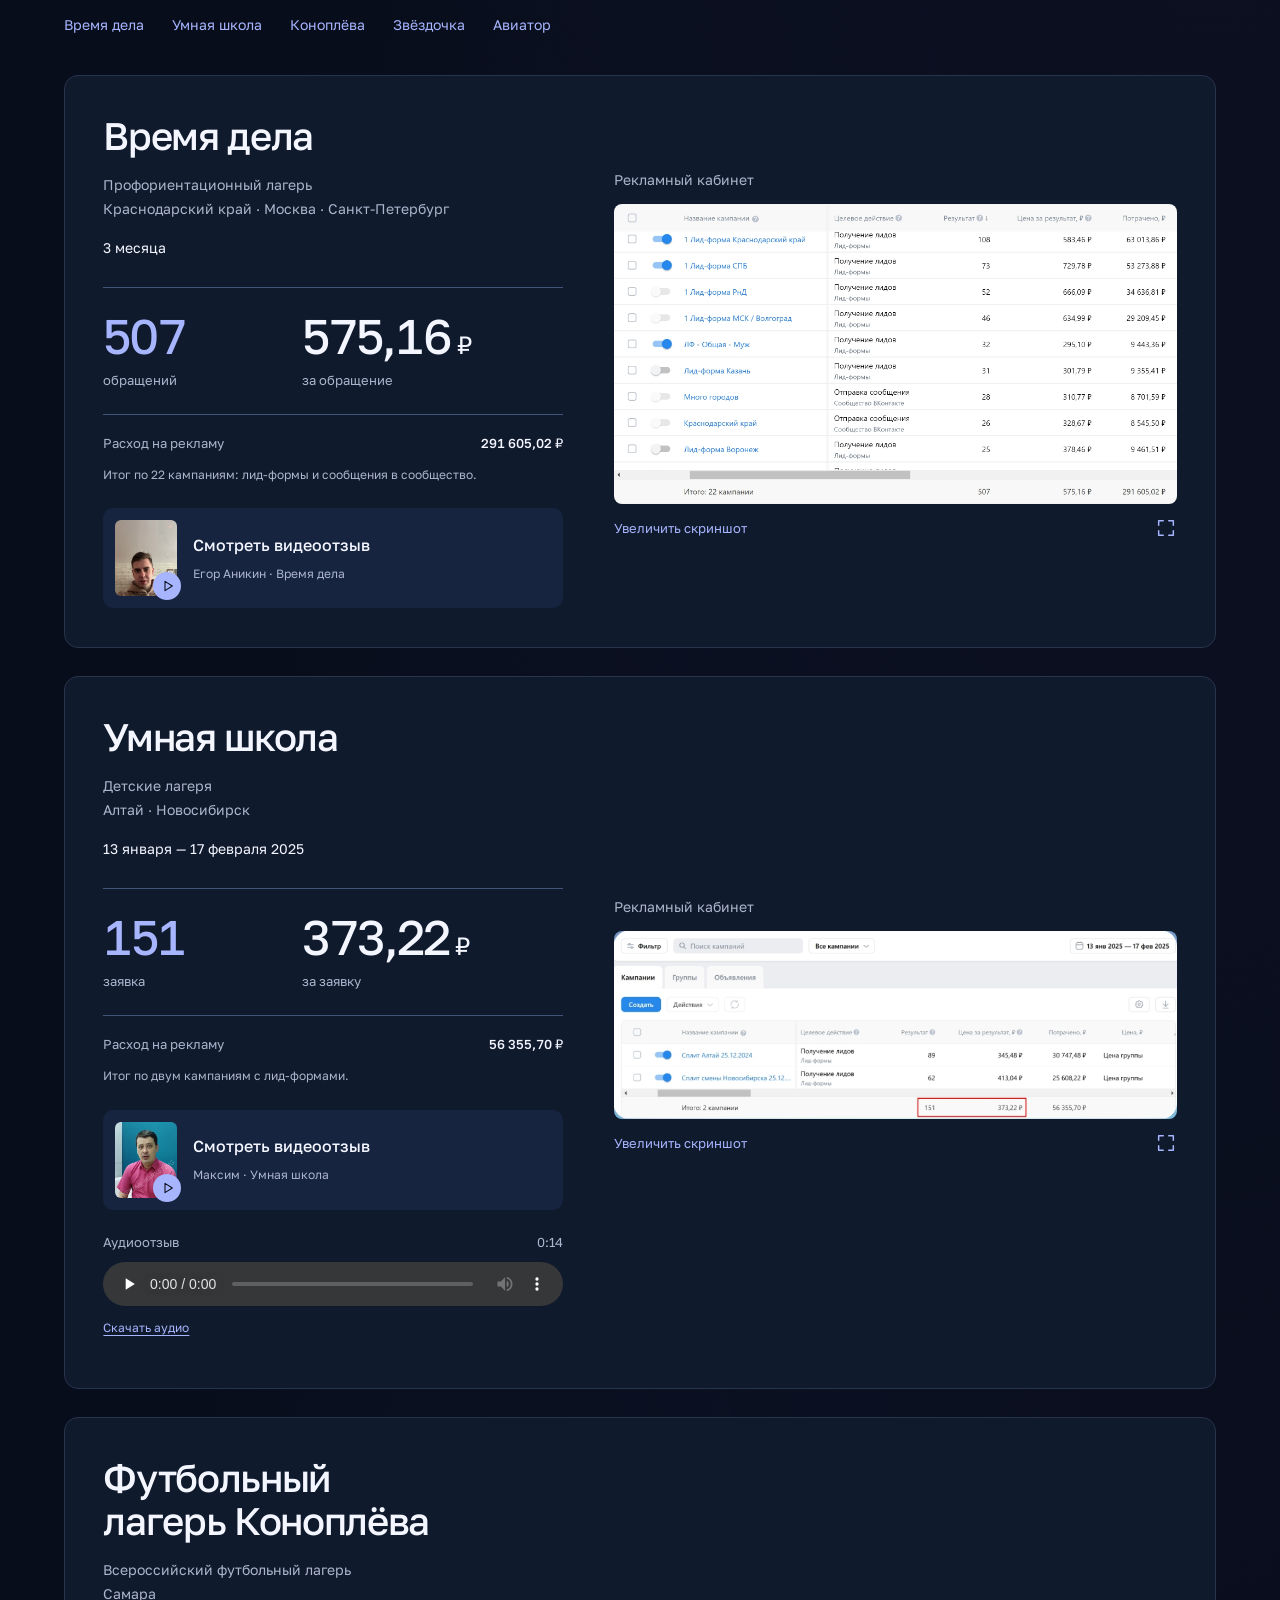
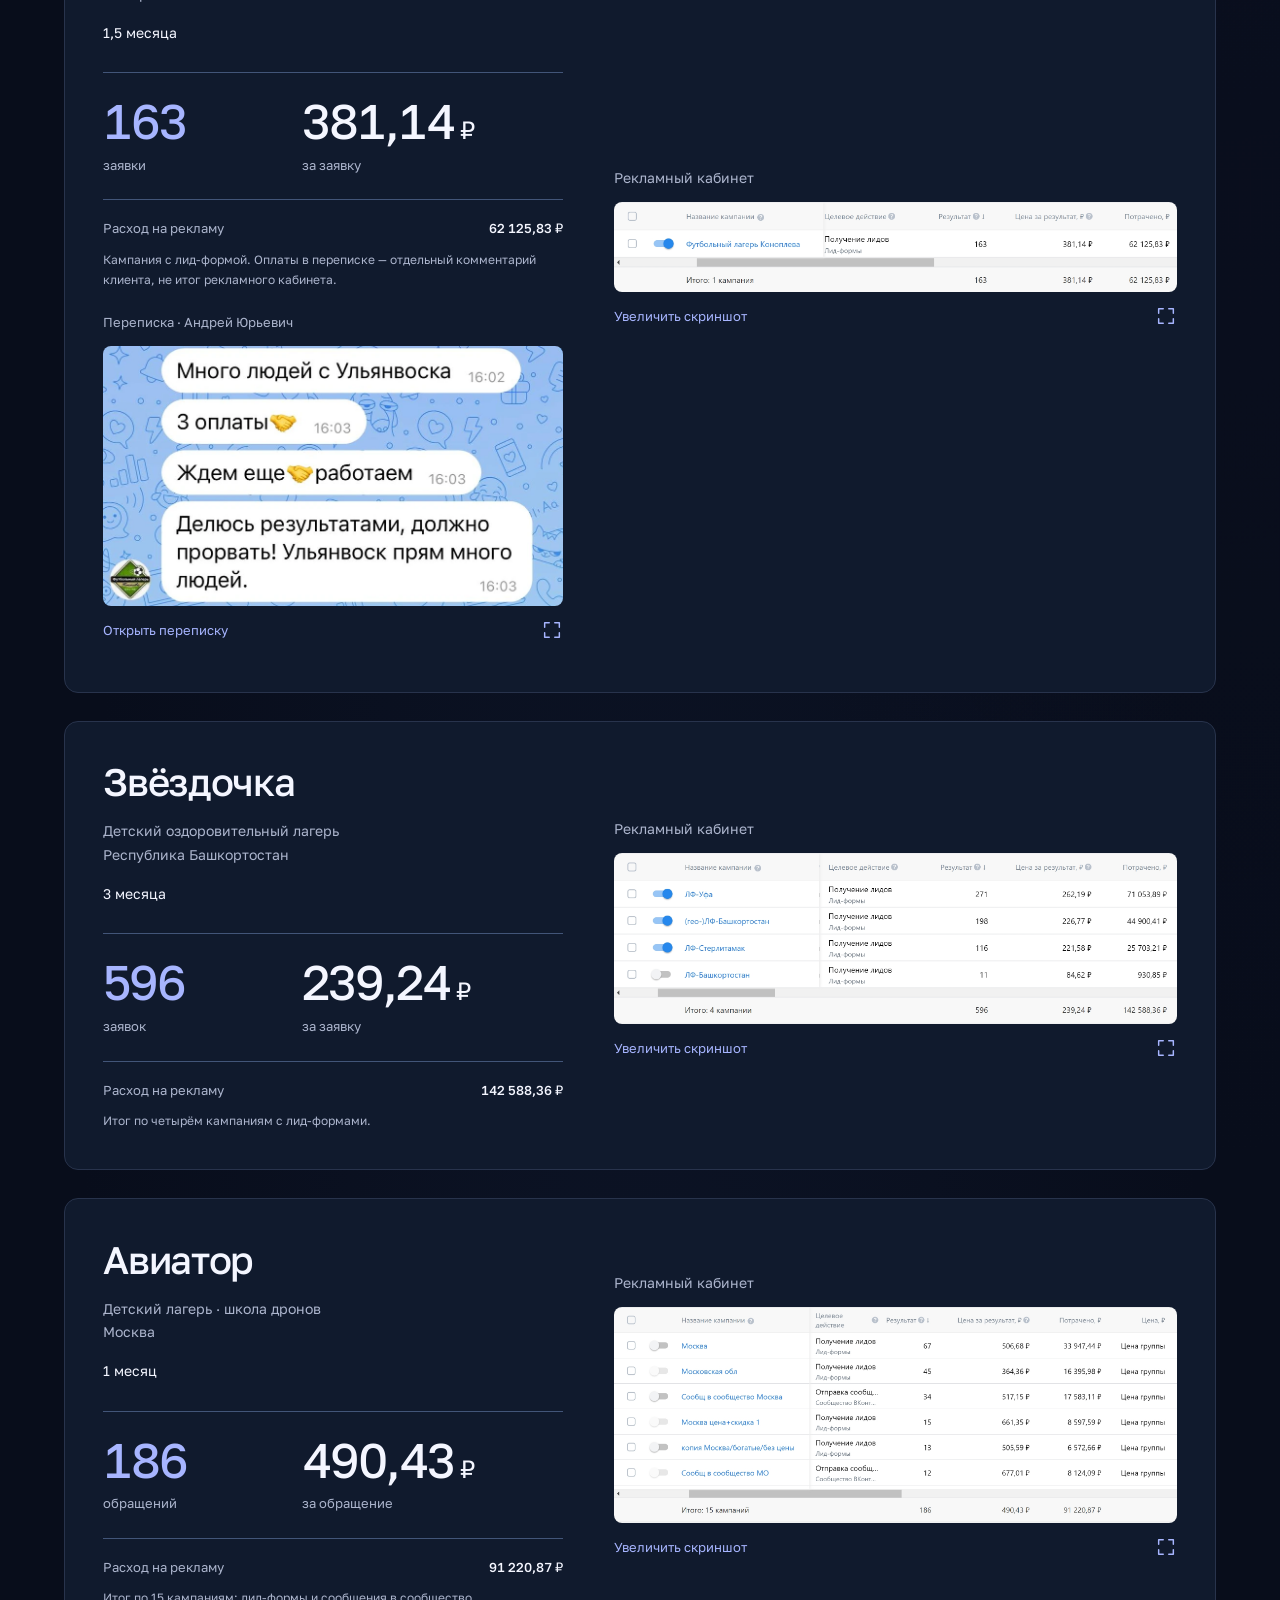
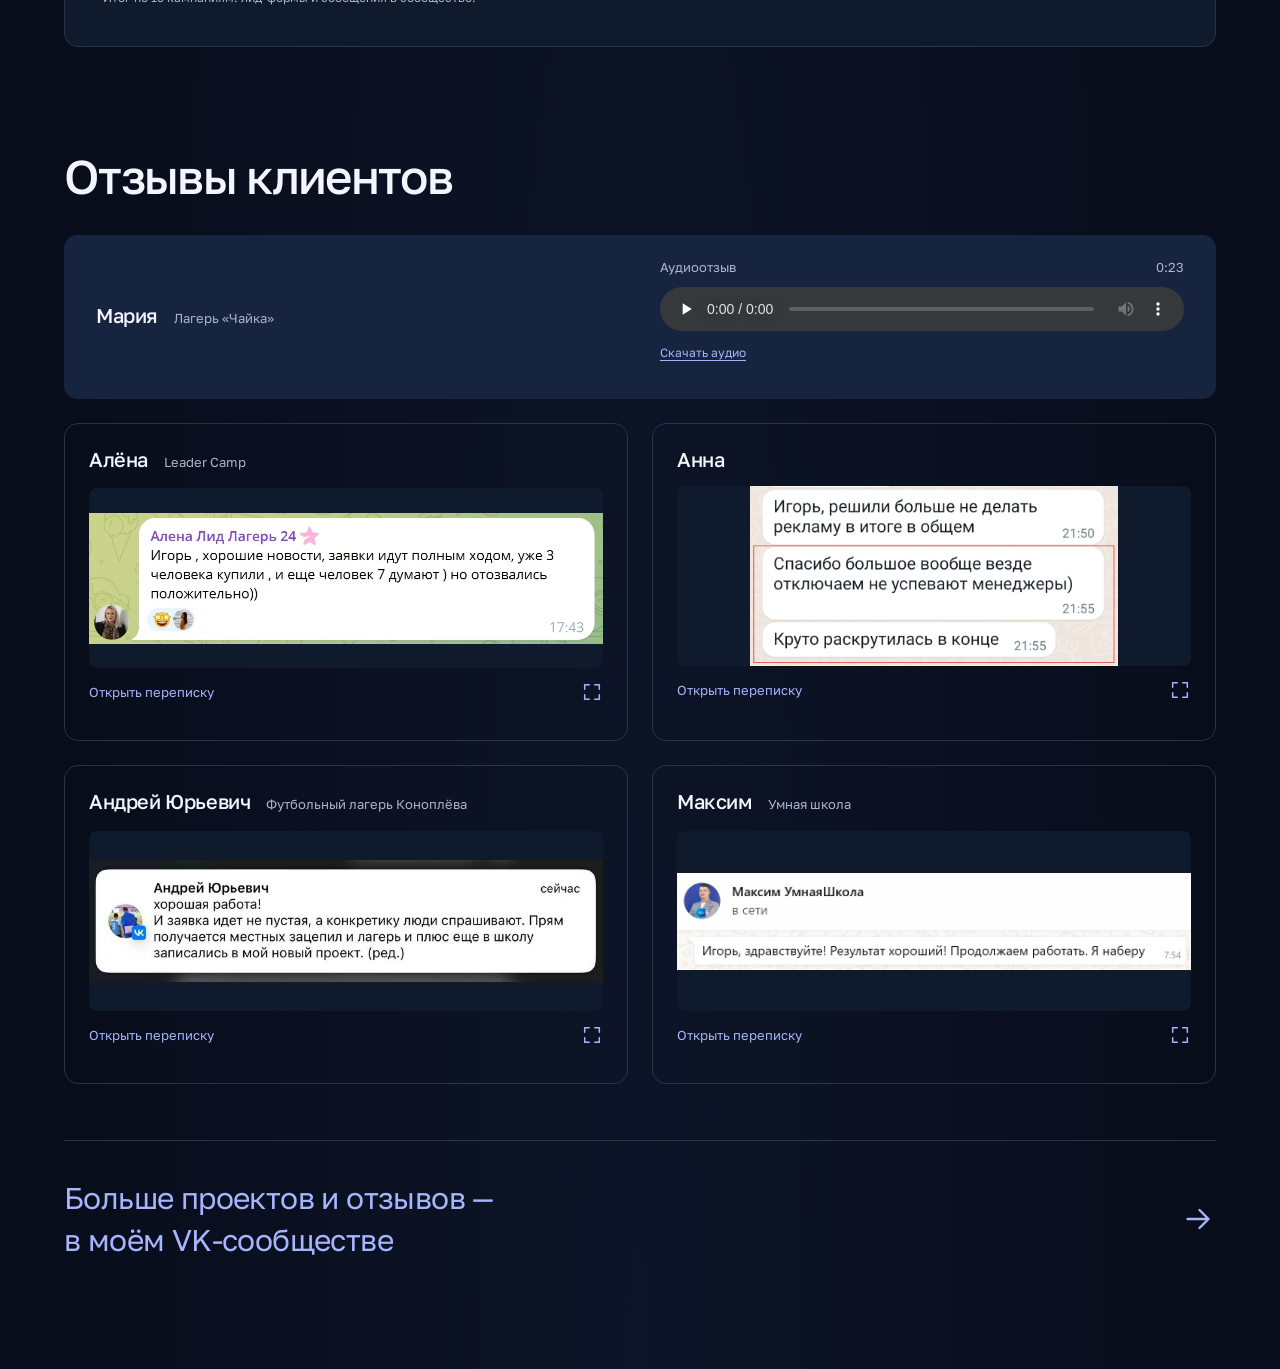
==== commit 469321c9: "feat: integrate complete case studies and original client media" ====
--- a/index.html
+++ b/index.html
@@ -57,39 +57,63 @@
           <ol class="approach"><li><strong>Реклама</strong><span>Привлекаем заинтересованных родителей</span></li><li><strong>Запись</strong><span>Помогаем довести обращение до занятия</span></li><li><strong>Аналитика</strong><span>Считаем стоимость фактического посещения</span></li></ol></div>
         </header>
         <div class="portfolio-heading"><h2>Опыт в детских проектах</h2><p>Ниже — результаты продвижения детских проектов, преимущественно лагерей. Цифры показывают заявки и обращения, а не продажи или посещения занятий.</p></div>
-        <nav class="case-index" aria-label="Перейти к кейсу"><a href="#vremya-dela">Время дела</a><a href="#umnaya-shkola">УмнаяШкола</a><a href="#konoplev">Коноплёва</a><a href="#zvezdochka">Звёздочка</a><a href="#aviator">Авиатор</a></nav>
-        <div class="featured-cases"><article class="case-feature case-feature--1" id="vremya-dela" aria-labelledby="vremya-dela-title">
-      <div class="case-intro"><h3 id="vremya-dela-title">Время дела</h3><p class="case-kind">Профориентационный лагерь<br>Краснодарский край · Москва · Санкт-Петербург</p>
-      <p class="case-description">Реклама лагеря для родительской аудитории в нескольких регионах.</p><p class="case-period">3 месяца</p><a class="case-review-jump" href="#vremya-dela-review" data-review-jump="vremya-dela-tab-review">Видеоотзыв клиента <svg viewBox="0 0 24 24" fill="none" stroke="currentColor" stroke-width="1.6" stroke-linecap="round" stroke-linejoin="round" aria-hidden="true"><path d="M5 12h14m-6-6 6 6-6 6"/></svg></a></div>
-      <div class="case-workspace" data-case-tabs><div class="case-tabs" aria-label="Материалы: Время дела" hidden><button type="button" id="vremya-dela-tab-result" data-panel="vremya-dela-result">Результат</button><button type="button" id="vremya-dela-tab-review" data-panel="vremya-dela-review">Отзыв</button></div><div class="case-panel" id="vremya-dela-result" data-case-panel><h4 class="panel-heading">Результат</h4><dl class="case-numbers"><div><dt>обращений</dt><dd>507</dd></div>
-      <div><dt>за обращение</dt><dd>575,16<span> ₽</span></dd></div></dl><div class="case-ledger"><p>Расход на рекламу <strong>291 605,02 ₽</strong></p><p>Итог по 22 кампаниям: лид-формы и сообщения в сообщество.</p></div></div><div class="case-panel" id="vremya-dela-review" data-case-panel><h4 class="panel-heading">Отзыв</h4><a class="video-launch" href="https://vk.ru/video-218828564_456239082" data-video="https://vk.ru/video_ext.php?oid=-218828564&amp;id=456239082&amp;hash=fc34eb1371faa29d" data-title="Видеоотзыв: Егор Аникин, Время дела">
-      <span class="play-symbol"><svg viewBox="0 0 24 24" fill="none" stroke="currentColor" stroke-width="1.6" stroke-linecap="round" stroke-linejoin="round" aria-hidden="true"><path d="m9 5 11 7-11 7V5Z"/></svg></span><span class="video-label"><strong>Смотреть видеоотзыв</strong><span>Егор Аникин · Время дела</span></span><svg viewBox="0 0 24 24" fill="none" stroke="currentColor" stroke-width="1.6" stroke-linecap="round" stroke-linejoin="round" aria-hidden="true"><path d="M5 12h14m-6-6 6 6-6 6"/></svg></a></div></div>
-    </article><article class="case-feature case-feature--2" id="umnaya-shkola" aria-labelledby="umnaya-shkola-title">
-      <div class="case-intro"><h3 id="umnaya-shkola-title">УмнаяШкола</h3><p class="case-kind">Детские лагеря<br>Алтай · Новосибирск</p>
-      <p class="case-description">Кампании по двум направлениям: смены на Алтае и в Новосибирске.</p><p class="case-period">13 января — 17 февраля 2025</p><a class="case-review-jump" href="#umnaya-shkola-review" data-review-jump="umnaya-shkola-tab-review">Видео и аудио клиента <svg viewBox="0 0 24 24" fill="none" stroke="currentColor" stroke-width="1.6" stroke-linecap="round" stroke-linejoin="round" aria-hidden="true"><path d="M5 12h14m-6-6 6 6-6 6"/></svg></a></div>
-      <div class="case-workspace" data-case-tabs><div class="case-tabs" aria-label="Материалы: УмнаяШкола" hidden><button type="button" id="umnaya-shkola-tab-result" data-panel="umnaya-shkola-result">Результат</button><button type="button" id="umnaya-shkola-tab-review" data-panel="umnaya-shkola-review">Отзыв</button></div><div class="case-panel" id="umnaya-shkola-result" data-case-panel><h4 class="panel-heading">Результат</h4><dl class="case-numbers"><div><dt>заявка</dt><dd>151</dd></div>
-      <div><dt>за заявку</dt><dd>373,22<span> ₽</span></dd></div></dl><div class="case-ledger"><p>Расход на рекламу <strong>56 355,70 ₽</strong></p><p>Итог по двум кампаниям с лид-формами.</p></div></div><div class="case-panel" id="umnaya-shkola-review" data-case-panel><h4 class="panel-heading">Отзыв</h4><a class="video-launch" href="https://vk.ru/video-218828564_456239083" data-video="https://vk.ru/video_ext.php?oid=-218828564&amp;id=456239083&amp;hash=c9cf6f4ad0a9154b" data-title="Видеоотзыв: Максим, УмнаяШкола">
-      <span class="play-symbol"><svg viewBox="0 0 24 24" fill="none" stroke="currentColor" stroke-width="1.6" stroke-linecap="round" stroke-linejoin="round" aria-hidden="true"><path d="m9 5 11 7-11 7V5Z"/></svg></span><span class="video-label"><strong>Смотреть видеоотзыв</strong><span>Максим · УмнаяШкола</span></span><svg viewBox="0 0 24 24" fill="none" stroke="currentColor" stroke-width="1.6" stroke-linecap="round" stroke-linejoin="round" aria-hidden="true"><path d="M5 12h14m-6-6 6 6-6 6"/></svg></a><div class="audio-review"><div class="audio-heading"><span>Аудиоотзыв</span><span>0:14</span></div>
+        <nav class="case-index" aria-label="Перейти к кейсу"><a href="#vremya-dela">Время дела</a><a href="#umnaya-shkola">Умная школа</a><a href="#konoplev">Коноплёва</a><a href="#zvezdochka">Звёздочка</a><a href="#aviator">Авиатор</a></nav>
+        <div class="case-list"><article class="case-card" id="vremya-dela" aria-labelledby="vremya-dela-title">
+      <div class="case-info"><h3 id="vremya-dela-title">Время дела</h3><p class="case-kind">Профориентационный лагерь<br>Краснодарский край · Москва · Санкт-Петербург</p>
+      <p class="case-period">3 месяца</p><dl class="case-numbers"><div><dt>обращений</dt><dd>507</dd></div>
+      <div><dt>за обращение</dt><dd>575,16<span> ₽</span></dd></div></dl><div class="case-ledger"><p>Расход на рекламу <strong>291 605,02 ₽</strong></p><p>Итог по 22 кампаниям: лид-формы и сообщения в сообщество.</p></div><a class="video-launch" href="./assets/video/vremya-review.mp4" data-video="https://vk.ru/video_ext.php?oid=-218828564&amp;id=456239082&amp;hash=fc34eb1371faa29d" data-local-video="./assets/video/vremya-review.mp4" data-poster="./assets/images/reviews/vremya-poster.jpg" data-vk-url="https://vk.ru/video-218828564_456239082" data-title="Видеоотзыв: Егор Аникин, Время дела">
+      <img class="video-poster" src="./assets/images/reviews/vremya-poster.jpg" alt="" width="480" height="854" loading="lazy"><span class="play-symbol"><svg viewBox="0 0 24 24" fill="none" stroke="currentColor" stroke-width="1.6" stroke-linecap="round" stroke-linejoin="round" aria-hidden="true"><path d="m9 5 11 7-11 7V5Z"/></svg></span><span class="video-label"><strong>Смотреть видеоотзыв</strong><span>Егор Аникин · Время дела</span></span><svg viewBox="0 0 24 24" fill="none" stroke="currentColor" stroke-width="1.6" stroke-linecap="round" stroke-linejoin="round" aria-hidden="true"><path d="M5 12h14m-6-6 6 6-6 6"/></svg></a></div>
+      <div class="case-report"><p>Рекламный кабинет</p><a class="proof-image" href="./assets/images/cases/vremya-stats.jpg" data-image data-caption="Время дела: 507 обращений, 575,16 ₽ за обращение. Скриншот рекламного кабинета.">
+      <img src="./assets/images/cases/vremya-stats.jpg" alt="Время дела: 507 обращений, 575,16 ₽ за обращение. Скриншот рекламного кабинета." width="2055" height="1098" loading="lazy" decoding="async">
+      <span>Увеличить скриншот <svg viewBox="0 0 24 24" fill="none" stroke="currentColor" stroke-width="1.6" stroke-linecap="round" stroke-linejoin="round" aria-hidden="true"><path d="M9 4H4v5m11-5h5v5M4 15v5h5m11-5v5h-5"/></svg></span></a></div>
+    </article><article class="case-card" id="umnaya-shkola" aria-labelledby="umnaya-shkola-title">
+      <div class="case-info"><h3 id="umnaya-shkola-title">Умная школа</h3><p class="case-kind">Детские лагеря<br>Алтай · Новосибирск</p>
+      <p class="case-period">13 января — 17 февраля 2025</p><dl class="case-numbers"><div><dt>заявка</dt><dd>151</dd></div>
+      <div><dt>за заявку</dt><dd>373,22<span> ₽</span></dd></div></dl><div class="case-ledger"><p>Расход на рекламу <strong>56 355,70 ₽</strong></p><p>Итог по двум кампаниям с лид-формами.</p></div><a class="video-launch" href="./assets/video/smart-review.mp4" data-video="https://vk.ru/video_ext.php?oid=-218828564&amp;id=456239083&amp;hash=c9cf6f4ad0a9154b" data-local-video="./assets/video/smart-review.mp4" data-poster="./assets/images/reviews/smart-poster.jpg" data-vk-url="https://vk.ru/video-218828564_456239083" data-title="Видеоотзыв: Максим, Умная школа">
+      <img class="video-poster" src="./assets/images/reviews/smart-poster.jpg" alt="" width="480" height="662" loading="lazy"><span class="play-symbol"><svg viewBox="0 0 24 24" fill="none" stroke="currentColor" stroke-width="1.6" stroke-linecap="round" stroke-linejoin="round" aria-hidden="true"><path d="m9 5 11 7-11 7V5Z"/></svg></span><span class="video-label"><strong>Смотреть видеоотзыв</strong><span>Максим · Умная школа</span></span><svg viewBox="0 0 24 24" fill="none" stroke="currentColor" stroke-width="1.6" stroke-linecap="round" stroke-linejoin="round" aria-hidden="true"><path d="M5 12h14m-6-6 6 6-6 6"/></svg></a><div class="audio-review"><div class="audio-heading"><span>Аудиоотзыв</span><span>0:14</span></div>
       <audio controls preload="none" aria-label="Аудиоотзыв: Максим, УмнаяШкола" src="./assets/audio/maksim-umnaya-shkola.mp3">Ваш браузер не поддерживает аудио.</audio>
-      <a class="audio-download" href="./assets/audio/maksim-umnaya-shkola.mp3" download>Скачать аудио</a></div></div></div>
-    </article><article class="case-quote" id="konoplev" aria-labelledby="konoplev-title">
-      <header class="case-quote-header"><div><h3 id="konoplev-title">Футбольный лагерь Коноплёва</h3><p class="case-kind">Всероссийский футбольный лагерь · Самара</p></div><p class="case-period">1,5 месяца</p></header>
-      <div class="case-quote-body"><div class="case-quote-results"><dl class="case-numbers"><div><dt>заявки</dt><dd>163</dd></div>
-      <div><dt>за заявку</dt><dd>381,14<span> ₽</span></dd></div></dl><div class="case-ledger"><p>Расход на рекламу <strong>62 125,83 ₽</strong></p><p>Кампания с лид-формой. Оплаты в переписке — отдельный комментарий клиента, не итог рекламного кабинета.</p></div></div><div class="case-quote-review" id="konoplev-review"><blockquote><p>«Много людей с Ульяновска»</p><footer><strong>Андрей Юрьевич</strong><span>Футбольный лагерь Коноплёва</span></footer></blockquote><p class="quote-context">В той же переписке Андрей сообщает о трёх оплатах.</p></div></div>
+      <a class="audio-download" href="./assets/audio/maksim-umnaya-shkola.mp3" download>Скачать аудио</a></div></div>
+      <div class="case-report"><p>Рекламный кабинет</p><a class="proof-image" href="./assets/images/cases/smart-stats.png" data-image data-caption="УмнаяШкола: 151 заявка, 373,22 ₽ за заявку. Скриншот рекламного кабинета.">
+      <img src="./assets/images/cases/smart-stats.png" alt="УмнаяШкола: 151 заявка, 373,22 ₽ за заявку. Скриншот рекламного кабинета." width="1059" height="353" loading="lazy" decoding="async">
+      <span>Увеличить скриншот <svg viewBox="0 0 24 24" fill="none" stroke="currentColor" stroke-width="1.6" stroke-linecap="round" stroke-linejoin="round" aria-hidden="true"><path d="M9 4H4v5m11-5h5v5M4 15v5h5m11-5v5h-5"/></svg></span></a></div>
+    </article><article class="case-card" id="konoplev" aria-labelledby="konoplev-title">
+      <div class="case-info"><h3 id="konoplev-title">Футбольный лагерь Коноплёва</h3><p class="case-kind">Всероссийский футбольный лагерь<br>Самара</p>
+      <p class="case-period">1,5 месяца</p><dl class="case-numbers"><div><dt>заявки</dt><dd>163</dd></div>
+      <div><dt>за заявку</dt><dd>381,14<span> ₽</span></dd></div></dl><div class="case-ledger"><p>Расход на рекламу <strong>62 125,83 ₽</strong></p><p>Кампания с лид-формой. Оплаты в переписке — отдельный комментарий клиента, не итог рекламного кабинета.</p></div><div class="case-chat"><p>Переписка · Андрей Юрьевич</p><a class="proof-image" href="./assets/images/reviews/andrey-chat.jpg" data-image data-caption="Переписка с Андреем Юрьевичем: обращения из Ульяновска и сообщение о трёх оплатах.">
+      <img src="./assets/images/reviews/andrey-chat-detail.webp" alt="Переписка с Андреем Юрьевичем: обращения из Ульяновска и сообщение о трёх оплатах." width="946" height="535" loading="lazy" decoding="async">
+      <span>Открыть переписку <svg viewBox="0 0 24 24" fill="none" stroke="currentColor" stroke-width="1.6" stroke-linecap="round" stroke-linejoin="round" aria-hidden="true"><path d="M9 4H4v5m11-5h5v5M4 15v5h5m11-5v5h-5"/></svg></span></a></div></div>
+      <div class="case-report"><p>Рекламный кабинет</p><a class="proof-image" href="./assets/images/cases/konoplev-stats.jpg" data-image data-caption="Футбольный лагерь Коноплёва: 163 заявки, 381,14 ₽ за заявку. Скриншот рекламного кабинета.">
+      <img src="./assets/images/cases/konoplev-stats.jpg" alt="Футбольный лагерь Коноплёва: 163 заявки, 381,14 ₽ за заявку. Скриншот рекламного кабинета." width="1973" height="316" loading="lazy" decoding="async">
+      <span>Увеличить скриншот <svg viewBox="0 0 24 24" fill="none" stroke="currentColor" stroke-width="1.6" stroke-linecap="round" stroke-linejoin="round" aria-hidden="true"><path d="M9 4H4v5m11-5h5v5M4 15v5h5m11-5v5h-5"/></svg></span></a></div>
+    </article><article class="case-card" id="zvezdochka" aria-labelledby="zvezdochka-title">
+      <div class="case-info"><h3 id="zvezdochka-title">Звёздочка</h3><p class="case-kind">Детский оздоровительный лагерь<br>Республика Башкортостан</p>
+      <p class="case-period">3 месяца</p><dl class="case-numbers"><div><dt>заявок</dt><dd>596</dd></div>
+      <div><dt>за заявку</dt><dd>239,24<span> ₽</span></dd></div></dl><div class="case-ledger"><p>Расход на рекламу <strong>142 588,36 ₽</strong></p><p>Итог по четырём кампаниям с лид-формами.</p></div></div>
+      <div class="case-report"><p>Рекламный кабинет</p><a class="proof-image" href="./assets/images/cases/star-stats.jpg" data-image data-caption="Звёздочка: 596 заявок, 239,24 ₽ за заявку. Скриншот рекламного кабинета.">
+      <img src="./assets/images/cases/star-stats.jpg" alt="Звёздочка: 596 заявок, 239,24 ₽ за заявку. Скриншот рекламного кабинета." width="2013" height="612" loading="lazy" decoding="async">
+      <span>Увеличить скриншот <svg viewBox="0 0 24 24" fill="none" stroke="currentColor" stroke-width="1.6" stroke-linecap="round" stroke-linejoin="round" aria-hidden="true"><path d="M9 4H4v5m11-5h5v5M4 15v5h5m11-5v5h-5"/></svg></span></a></div>
+    </article><article class="case-card" id="aviator" aria-labelledby="aviator-title">
+      <div class="case-info"><h3 id="aviator-title">Авиатор</h3><p class="case-kind">Детский лагерь · школа дронов<br>Москва</p>
+      <p class="case-period">1 месяц</p><dl class="case-numbers"><div><dt>обращений</dt><dd>186</dd></div>
+      <div><dt>за обращение</dt><dd>490,43<span> ₽</span></dd></div></dl><div class="case-ledger"><p>Расход на рекламу <strong>91 220,87 ₽</strong></p><p>Итог по 15 кампаниям: лид-формы и сообщения в сообщество.</p></div></div>
+      <div class="case-report"><p>Рекламный кабинет</p><a class="proof-image" href="./assets/images/cases/aviator-stats.jpg" data-image data-caption="Авиатор: 186 обращений, 490,43 ₽ за обращение. Скриншот рекламного кабинета.">
+      <img src="./assets/images/cases/aviator-stats.jpg" alt="Авиатор: 186 обращений, 490,43 ₽ за обращение. Скриншот рекламного кабинета." width="2120" height="816" loading="lazy" decoding="async">
+      <span>Увеличить скриншот <svg viewBox="0 0 24 24" fill="none" stroke="currentColor" stroke-width="1.6" stroke-linecap="round" stroke-linejoin="round" aria-hidden="true"><path d="M9 4H4v5m11-5h5v5M4 15v5h5m11-5v5h-5"/></svg></span></a></div>
     </article></div>
-        <div class="compact-cases"><article class="case-compact" id="zvezdochka" aria-labelledby="zvezdochka-title"><h3 id="zvezdochka-title">Звёздочка</h3>
-      <p class="case-kind">Детский оздоровительный лагерь<br>Республика Башкортостан · 3 месяца</p><dl class="case-numbers"><div><dt>заявок</dt><dd>596</dd></div>
-      <div><dt>за заявку</dt><dd>239,24<span> ₽</span></dd></div></dl>
-      <details class="case-details"><summary>Данные кампании <svg viewBox="0 0 24 24" fill="none" stroke="currentColor" stroke-width="1.6" stroke-linecap="round" stroke-linejoin="round" aria-hidden="true"><path d="M9 4H4v5m11-5h5v5M4 15v5h5m11-5v5h-5"/></svg></summary><div class="case-ledger"><p>Расход на рекламу <strong>142 588,36 ₽</strong></p><p>Итог по четырём кампаниям с лид-формами.</p></div></details></article><article class="case-compact" id="aviator" aria-labelledby="aviator-title"><h3 id="aviator-title">Авиатор</h3>
-      <p class="case-kind">Детский лагерь · школа дронов<br>Москва · 1 месяц</p><dl class="case-numbers"><div><dt>обращений</dt><dd>186</dd></div>
-      <div><dt>за обращение</dt><dd>490,43<span> ₽</span></dd></div></dl>
-      <details class="case-details"><summary>Данные кампании <svg viewBox="0 0 24 24" fill="none" stroke="currentColor" stroke-width="1.6" stroke-linecap="round" stroke-linejoin="round" aria-hidden="true"><path d="M9 4H4v5m11-5h5v5M4 15v5h5m11-5v5h-5"/></svg></summary><div class="case-ledger"><p>Расход на рекламу <strong>91 220,87 ₽</strong></p><p>Итог по 15 кампаниям: лид-формы и сообщения в сообщество.</p></div></details></article></div>
         <section class="testimonials" aria-labelledby="testimonials-title">
-          <div class="testimonials-heading"><div><h2 id="testimonials-title">Когда за работу говорят клиенты</h2><p>Ещё несколько отзывов и сообщений из переписок.</p></div>
-          <div class="gallery-controls" hidden><button type="button" data-gallery-prev aria-label="Предыдущие отзывы" aria-controls="testimonials-list"><svg viewBox="0 0 24 24" fill="none" stroke="currentColor" stroke-width="1.6" stroke-linecap="round" stroke-linejoin="round" aria-hidden="true"><path d="M5 12h14m-6-6 6 6-6 6"/></svg></button><button type="button" data-gallery-next aria-label="Следующие отзывы" aria-controls="testimonials-list"><svg viewBox="0 0 24 24" fill="none" stroke="currentColor" stroke-width="1.6" stroke-linecap="round" stroke-linejoin="round" aria-hidden="true"><path d="M5 12h14m-6-6 6 6-6 6"/></svg></button></div></div>
-          <ul class="testimonials-track" id="testimonials-list" tabindex="0" aria-label="Галерея отзывов"><li class="testimonial" id="review-alena"><blockquote><p>«Заявки приходят одна за другой ) это приятно, есть надежда на хороший исход событий )))»</p><footer><strong>Алёна</strong><span>Лагерь 24</span></footer></blockquote></li><li class="testimonial" id="review-maria"><div class="audio-person"><h3>Мария</h3><p>Лагерь «Чайка»</p></div><div class="audio-review"><div class="audio-heading"><span>Аудиоотзыв</span><span>0:23</span></div>
+          <div class="testimonials-heading"><h2 id="testimonials-title">Отзывы клиентов</h2></div>
+          <div class="standalone-audio"><div class="review-person"><h3>Мария</h3><p>Лагерь «Чайка»</p></div><div class="audio-review"><div class="audio-heading"><span>Аудиоотзыв</span><span>0:23</span></div>
       <audio controls preload="none" aria-label="Аудиоотзыв: Мария, Лагерь «Чайка»" src="./assets/audio/maria-chaika.mp3">Ваш браузер не поддерживает аудио.</audio>
-      <a class="audio-download" href="./assets/audio/maria-chaika.mp3" download>Скачать аудио</a></div></li><li class="testimonial" id="review-anna"><blockquote><p>«Спасибо большое вообще везде отключаем не успевают менеджеры)»</p><footer><strong>Анна</strong><span>Из переписки с клиентом</span></footer></blockquote></li><li class="testimonial" id="review-andrey"><blockquote><p>«хорошая работа! И заявка идет не пустая, а конкретику люди спрашивают.»</p><footer><strong>Андрей Юрьевич</strong><span>Футбольный лагерь Коноплёва</span></footer></blockquote><a class="text-link" href="#konoplev">Кейс этого клиента <svg viewBox="0 0 24 24" fill="none" stroke="currentColor" stroke-width="1.6" stroke-linecap="round" stroke-linejoin="round" aria-hidden="true"><path d="M5 12h14m-6-6 6 6-6 6"/></svg></a></li><li class="testimonial" id="review-maksim"><blockquote><p>«Игорь, здравствуйте! Результат хороший! Продолжаем работать. Я наберу»</p><footer><strong>Максим</strong><span>УмнаяШкола</span></footer></blockquote><a class="text-link" href="#umnaya-shkola">Кейс этого клиента <svg viewBox="0 0 24 24" fill="none" stroke="currentColor" stroke-width="1.6" stroke-linecap="round" stroke-linejoin="round" aria-hidden="true"><path d="M5 12h14m-6-6 6 6-6 6"/></svg></a></li></ul>
+      <a class="audio-download" href="./assets/audio/maria-chaika.mp3" download>Скачать аудио</a></div></div>
+          <ul class="testimonials-grid"><li class="testimonial" id="review-alena"><div class="review-person"><h3>Алёна</h3><p>Leader Camp</p></div><a class="proof-image" href="./assets/images/reviews/leader.jpg" data-image data-caption="Алёна: заявки идут полным ходом, три человека купили, ещё около семи думают и отозвались положительно. Скриншот переписки.">
+      <img src="./assets/images/reviews/leader-detail.webp" alt="Алёна: заявки идут полным ходом, три человека купили, ещё около семи думают и отозвались положительно. Скриншот переписки." width="970" height="247" loading="lazy" decoding="async">
+      <span>Открыть переписку <svg viewBox="0 0 24 24" fill="none" stroke="currentColor" stroke-width="1.6" stroke-linecap="round" stroke-linejoin="round" aria-hidden="true"><path d="M9 4H4v5m11-5h5v5M4 15v5h5m11-5v5h-5"/></svg></span></a></li><li class="testimonial" id="review-anna"><div class="review-person"><h3>Анна</h3></div><a class="proof-image" href="./assets/images/reviews/anna.png" data-image data-caption="Анна: рекламу отключают, потому что менеджеры не успевают; «Круто раскрутилась в конце». Скриншот переписки.">
+      <img src="./assets/images/reviews/anna-detail.webp" alt="Анна: рекламу отключают, потому что менеджеры не успевают; «Круто раскрутилась в конце». Скриншот переписки." width="977" height="478" loading="lazy" decoding="async">
+      <span>Открыть переписку <svg viewBox="0 0 24 24" fill="none" stroke="currentColor" stroke-width="1.6" stroke-linecap="round" stroke-linejoin="round" aria-hidden="true"><path d="M9 4H4v5m11-5h5v5M4 15v5h5m11-5v5h-5"/></svg></span></a></li><li class="testimonial" id="review-andrey"><div class="review-person"><h3>Андрей Юрьевич</h3><p>Футбольный лагерь Коноплёва</p></div><a class="proof-image" href="./assets/images/reviews/andrey.jpg" data-image data-caption="Андрей Юрьевич: «хорошая работа! И заявка идет не пустая, а конкретику люди спрашивают». Пишет также о записях в школу. Скриншот сообщения.">
+      <img src="./assets/images/reviews/andrey-detail.webp" alt="Андрей Юрьевич: «хорошая работа! И заявка идет не пустая, а конкретику люди спрашивают». Пишет также о записях в школу. Скриншот сообщения." width="790" height="187" loading="lazy" decoding="async">
+      <span>Открыть переписку <svg viewBox="0 0 24 24" fill="none" stroke="currentColor" stroke-width="1.6" stroke-linecap="round" stroke-linejoin="round" aria-hidden="true"><path d="M9 4H4v5m11-5h5v5M4 15v5h5m11-5v5h-5"/></svg></span></a></li><li class="testimonial" id="review-maksim"><div class="review-person"><h3>Максим</h3><p>Умная школа</p></div><a class="proof-image" href="./assets/images/reviews/maxim.jpg" data-image data-caption="Максим: «Игорь, здравствуйте! Результат хороший! Продолжаем работать. Я наберу». Скриншот переписки.">
+      <img src="./assets/images/reviews/maxim-detail.webp" alt="Максим: «Игорь, здравствуйте! Результат хороший! Продолжаем работать. Я наберу». Скриншот переписки." width="1106" height="209" loading="lazy" decoding="async">
+      <span>Открыть переписку <svg viewBox="0 0 24 24" fill="none" stroke="currentColor" stroke-width="1.6" stroke-linecap="round" stroke-linejoin="round" aria-hidden="true"><path d="M9 4H4v5m11-5h5v5M4 15v5h5m11-5v5h-5"/></svg></span></a></li></ul>
         </section>
         <a class="portfolio-outro" href="https://vk.ru/reklama_lager"><span>Больше проектов и отзывов —<br> в моём VK-сообществе</span><svg viewBox="0 0 24 24" fill="none" stroke="currentColor" stroke-width="1.6" stroke-linecap="round" stroke-linejoin="round" aria-hidden="true"><path d="M5 12h14m-6-6 6 6-6 6"/></svg></a>
       </section>
--- a/assets/styles/portfolio.css
+++ b/assets/styles/portfolio.css
@@ -30,99 +30,52 @@
 .case-index { display: flex; flex-wrap: wrap; gap: 8px 28px; margin-block: 32px 16px; }
 .case-index a { display: inline-flex; align-items: center; min-height: 44px; color: var(--accent); font-size: 14px; text-decoration: none; border-bottom: 1px solid transparent; }
 .case-index a:hover { border-color: currentColor; }
-.case-feature { display: grid; grid-template-columns: minmax(0, .8fr) minmax(0, 1.2fr); gap: var(--case-space); align-items: center; padding-block: 44px; border-bottom: 1px solid var(--line); scroll-margin-top: 32px; }
-.case-intro { min-width: 0; }
-.case-intro .case-kind { margin-top: 16px; }
-.case-kind { color: var(--muted); font-size: 14px; line-height: 1.7; }
-.case-description { color: var(--muted); font-size: 16px; line-height: 1.7; margin-top: 24px !important; max-width: 36ch; }
-.case-period { margin-top: 24px !important; font-size: 14px; }
-.case-review-jump { display: inline-flex; align-items: center; gap: 16px; margin-top: 14px; min-height: 44px; color: var(--accent); font-size: 14px; text-decoration: none; }
-.case-review-jump:hover { text-decoration: underline; }
-.case-workspace { min-width: 0; padding: 10px clamp(20px, 3vw, 40px) 0; background: var(--case-surface); border-radius: var(--case-radius); }
-.case-feature--1 .case-workspace { background: var(--case-surface-raised); }
-.case-feature--2 { grid-template-columns: minmax(0, 1.2fr) minmax(0, .8fr); }
-.case-feature--2 .case-intro { grid-column: 2; grid-row: 1; }
-.case-feature--2 .case-workspace { grid-column: 1; grid-row: 1; }
-.case-tabs { display: flex; gap: 24px; border-bottom: 1px solid var(--case-rule); }
-.case-tabs button { min-height: 52px; padding: 12px 0; border: 0; border-bottom: 2px solid transparent; background: transparent; font-size: 14px; color: var(--muted); transition: color 180ms ease, border-color 180ms ease; }
-.case-tabs button:hover { color: var(--text); }
-.case-tabs button[aria-selected="true"] { color: var(--text); border-bottom-color: var(--accent); }
-.case-panel { padding-block: 32px; }
-.case-workspace.is-enhanced .case-panel { min-height: 300px; }
-.case-panel .panel-heading { margin-bottom: 24px; font-size: 18px; font-weight: 500; }
-.case-workspace.is-enhanced .panel-heading { display: none; }
-.case-numbers { display: grid; grid-template-columns: 1fr 1fr; align-items: baseline; gap: 24px; margin: 0; font-variant-numeric: tabular-nums; }
+/* Each project remains a complete, visible card in the document flow. */
+.case-list { display: grid; gap: 28px; margin-top: 28px; }
+.case-card { display: grid; grid-template-columns: minmax(0, .9fr) minmax(0, 1.1fr); gap: var(--case-space); padding: clamp(24px, 3vw, 40px); border: 1px solid var(--line); border-radius: var(--case-radius); background: var(--case-surface); scroll-margin-top: 28px; }
+.case-info, .case-report { min-width: 0; }
+.case-kind { margin-top: 16px !important; font-size: 14px; line-height: 1.7; color: var(--muted); }
+.case-period { margin-top: 16px !important; font-size: 14px; line-height: 1.6; }
+.case-numbers { display: grid; grid-template-columns: .8fr 1.2fr; gap: 24px; margin: 28px 0 0; padding-block: 24px; border-block: 1px solid var(--case-rule); font-variant-numeric: tabular-nums; }
 .case-numbers > div { display: flex; flex-direction: column-reverse; min-width: 0; }
-.case-numbers dt { margin-top: 12px; color: var(--muted); font-size: 14px; line-height: 1.5; }
-.case-numbers dd { margin: 0; font-size: clamp(42px, 5.1vw, 72px); line-height: 1; font-weight: 450; letter-spacing: -.04em; white-space: nowrap; }
-.case-feature .case-numbers > div:first-child dd { font-size: clamp(72px, 8.5vw, 120px); color: var(--accent); }
+.case-numbers dt { margin-top: 10px; color: var(--muted); font-size: 13px; line-height: 1.5; }
+.case-numbers dd { margin: 0; font-size: clamp(36px, 3.8vw, 56px); line-height: 1; font-weight: 450; letter-spacing: -.04em; white-space: nowrap; }
+.case-numbers > div:first-child dd { color: var(--accent); }
 .case-numbers dd span { font-size: .5em; letter-spacing: 0; }
-.case-ledger { margin-top: 30px; padding-top: 20px; border-top: 1px solid var(--case-rule); color: var(--muted); }
+.case-ledger { margin-top: 18px; color: var(--muted); }
 .case-ledger p { font-size: 12px; line-height: 1.65; }
 .case-ledger p:first-child { display: flex; justify-content: space-between; gap: 12px; margin-bottom: 10px; font-size: 13px; }
 .case-ledger strong { color: var(--text); font-weight: 500; white-space: nowrap; font-variant-numeric: tabular-nums; }
-.video-launch { position: relative; display: flex; align-items: center; gap: 20px; min-height: 180px; padding-block: 24px; color: var(--text); text-decoration: none; overflow: hidden; }
-.video-launch .play-symbol { display: grid; place-items: center; width: 64px; height: 64px; flex: 0 0 64px; border: 1px solid var(--accent); border-radius: 50%; color: var(--accent); transition: background-color 180ms ease, color 180ms ease; }
-.video-launch:hover .play-symbol { background: var(--accent); color: var(--canvas); }
-.video-label { position: relative; display: flex; flex: 1; flex-direction: column; gap: 12px; }
-.video-label strong { font-size: clamp(18px, 2vw, 26px); font-weight: 500; line-height: 1.3; }
-.video-label > span { font-size: 13px; color: var(--muted); line-height: 1.6; }
-.video-poster { position: absolute; inset: 0; width: 100%; height: 100%; object-fit: cover; opacity: .3; }
-.video-launch:has(.video-poster) { padding-inline: 20px; background: var(--canvas); border-radius: 10px; }
-.video-launch > svg, .play-symbol { position: relative; }
-.audio-review { margin-top: 18px; }
+.case-report { align-self: center; }
+.case-report > p { color: var(--muted); font-size: 14px; }
+.proof-image { display: block; margin-top: 16px; color: var(--accent); text-decoration: none; }
+.proof-image img { display: block; width: 100%; height: auto; border-radius: 8px; }
+.proof-image > span { display: flex; align-items: center; justify-content: space-between; gap: 16px; min-height: 48px; font-size: 13px; }
+.proof-image:hover > span { text-decoration: underline; }
+.video-launch { position: relative; display: flex; align-items: center; gap: 16px; margin-top: 24px; padding: 12px; color: var(--text); background: var(--case-surface-raised); border-radius: 10px; text-decoration: none; transition: background-color 180ms ease; }
+.video-launch:hover { background: #213152; }
+.video-poster { display: block; width: 62px; height: 76px; flex: 0 0 62px; object-fit: cover; object-position: center top; border-radius: 6px; }
+.video-launch .play-symbol { position: absolute; left: 50px; bottom: 8px; display: grid; place-items: center; width: 28px; height: 28px; color: var(--canvas); background: var(--accent); border-radius: 50%; }
+.video-launch .play-symbol svg { width: 16px; height: 16px; }
+.video-launch > svg { display: none; }
+.video-label { display: flex; flex-direction: column; gap: 8px; }
+.video-label strong { font-size: 16px; font-weight: 500; line-height: 1.4; }
+.video-label > span { font-size: 12px; color: var(--muted); line-height: 1.6; }
+.audio-review { margin-top: 24px; }
 .audio-heading { display: flex; justify-content: space-between; gap: 16px; color: var(--muted); font-size: 13px; margin-bottom: 12px; }
 .audio-review audio { display: block; width: 100%; min-width: 0; height: 44px; }
 .audio-download { display: inline-flex; align-items: center; min-height: 44px; font-size: 12px; color: var(--accent); }
-.portfolio blockquote { margin: 0; }
-.portfolio blockquote > p { font-size: clamp(24px, 2.5vw, 34px); line-height: 1.4; letter-spacing: -.02em; text-wrap: pretty; }
-.portfolio blockquote footer { display: flex; flex-direction: column; gap: 7px; margin-top: 28px; font-size: 14px; line-height: 1.5; }
-.portfolio blockquote footer strong { font-weight: 500; }
-.portfolio blockquote footer span { color: var(--muted); font-size: 12px; }
-.portfolio .quote-context { color: var(--muted); font-size: 13px; line-height: 1.7; margin-top: 20px; }
-.proof-image { display: block; margin-top: 20px; color: var(--accent); text-decoration: none; }
-.proof-image img { display: block; max-width: 100%; height: auto; border-radius: 8px; }
-.proof-image > span { display: flex; align-items: center; justify-content: space-between; gap: 16px; min-height: 44px; font-size: 13px; }
-.compact-cases { display: grid; grid-template-columns: repeat(2, minmax(0, 1fr)); gap: var(--case-space); margin-top: 48px; }
-.case-compact { padding: clamp(24px, 3vw, 40px); border: 1px solid var(--line); border-radius: var(--case-radius); scroll-margin-top: 32px; }
-.case-compact .case-kind { margin-top: 16px; }
-.case-compact .case-numbers { margin-top: 36px; }
-.case-compact .case-numbers dd { font-size: clamp(36px, 4.2vw, 60px); }
-.case-compact .case-numbers > div:first-child dd { color: var(--accent); }
-.case-details { margin-top: 32px; }
-.case-details summary { display: flex; justify-content: space-between; align-items: center; gap: 16px; min-height: 44px; cursor: pointer; color: var(--accent); font-size: 13px; list-style: none; }
-.case-details summary::-webkit-details-marker { display: none; }
-.case-details[open] summary svg { transform: rotate(45deg); }
-.case-details .case-ledger { margin-top: 12px; }
-.case-quote { padding-block: 48px; border-bottom: 1px solid var(--line); scroll-margin-top: 32px; }
-.case-quote-header { display: flex; align-items: end; justify-content: space-between; gap: 32px; }
-.case-quote-header h3 { max-width: 16em; }
-.case-quote-header .case-kind { margin-top: 16px; }
-.case-quote-header .case-period { flex-shrink: 0; }
-.case-quote-body { display: grid; grid-template-columns: minmax(0, 1fr) minmax(0, 1fr); gap: var(--case-space); align-items: center; margin-top: 40px; }
-.case-quote .case-numbers dd { font-size: clamp(42px, 5vw, 68px); }
-.case-quote .case-numbers > div:first-child dd { color: var(--accent); }
-.case-quote-review { padding: 32px; background: var(--case-surface); border-radius: var(--case-radius); }
-.case-quote-review blockquote > p { font-size: clamp(28px, 3vw, 40px); }
+.case-chat { margin-top: 24px; }
+.case-chat > p { color: var(--muted); font-size: 13px; }
 .testimonials { margin-top: clamp(72px, 8vw, 120px); }
-.testimonials-heading { display: flex; justify-content: space-between; gap: 32px; align-items: end; }
-.testimonials-heading h2 { max-width: 15em; }
-.testimonials-heading p { margin-top: 20px; color: var(--muted); font-size: 15px; line-height: 1.7; }
-.gallery-controls { display: flex; gap: 12px; flex-shrink: 0; }
-.gallery-controls button { display: grid; place-items: center; width: 48px; height: 48px; background: transparent; border: 1px solid var(--case-rule); border-radius: 50%; }
-.gallery-controls button:first-child svg { transform: rotate(180deg); }
-.gallery-controls button:hover:not(:disabled) { color: var(--canvas); background: var(--accent); }
-.gallery-controls button:disabled { opacity: .4; cursor: default; }
-.testimonials-track { display: grid; grid-auto-flow: column; grid-auto-columns: minmax(280px, 36%); gap: 24px; overflow-x: auto; overscroll-behavior-x: contain; scroll-snap-type: x mandatory; scroll-padding-inline: 6px; scrollbar-width: thin; scrollbar-color: var(--case-rule) var(--canvas); list-style: none; margin: 36px 0 0; padding: 6px 6px 24px; }
-.testimonial { display: flex; flex-direction: column; padding: 28px; min-width: 0; background: var(--case-surface); border-radius: var(--case-radius); scroll-snap-align: start; }
-.testimonial blockquote { display: flex; flex: 1; flex-direction: column; }
-.testimonial blockquote > p { font-size: 21px; line-height: 1.55; }
-.testimonial blockquote footer { margin-top: auto; padding-top: 28px; }
-.testimonial .text-link { margin-top: 16px; }
-.text-link { display: inline-flex; align-items: center; gap: 12px; min-height: 44px; font-size: 13px; color: var(--accent); }
-.audio-person h3 { font-size: 26px; }
-.audio-person p { margin-top: 12px; font-size: 14px; color: var(--muted); }
-.testimonial .audio-review { margin-top: auto; padding-top: 40px; }
+.standalone-audio { display: grid; grid-template-columns: 1fr 1fr; gap: 40px; align-items: center; padding: 24px 32px; margin-top: 32px; background: var(--case-surface-raised); border-radius: var(--case-radius); }
+.standalone-audio .audio-review { margin: 0; }
+.testimonials-grid { display: grid; grid-template-columns: repeat(2, minmax(0, 1fr)); gap: 24px; margin: 24px 0 0; padding: 0; list-style: none; }
+.testimonial { min-width: 0; padding: 24px; border: 1px solid var(--line); border-radius: var(--case-radius); }
+.review-person { display: flex; align-items: baseline; flex-wrap: wrap; gap: 8px 16px; }
+.review-person h3 { font-size: 20px; letter-spacing: -.02em; }
+.review-person p { font-size: 13px; color: var(--muted); line-height: 1.6; }
+.testimonial .proof-image img { height: 180px; object-fit: contain; background: var(--case-surface); }
 .portfolio-outro { display: flex; justify-content: space-between; align-items: center; gap: 32px; padding-block: 36px; margin-top: 56px; border-top: 1px solid var(--line); color: var(--accent); text-decoration: none; font-size: clamp(20px, 2.5vw, 30px); line-height: 1.4; letter-spacing: -.02em; }
 .portfolio-outro > svg { width: 36px; height: 36px; flex-basis: 36px; transition: transform 200ms ease; }
 .portfolio-outro:hover > svg { transform: translateX(6px); }
@@ -134,39 +87,39 @@
 .media-dialog button svg { width: 20px; height: 20px; }
 .media-dialog iframe { display: block; width: 100%; aspect-ratio: 16 / 9; border: 0; background: #000; }
 .media-dialog img { display: block; max-width: 100%; height: auto; margin-inline: auto; }
+.media-dialog video { display: block; width: 100%; height: min(65dvh, 680px); object-fit: contain; background: #000; }
+.media-actions { display: flex; align-items: center; flex-wrap: wrap; gap: 12px 24px; margin-top: 16px; }
+.media-image-stage { max-height: 65dvh; overflow: auto; }
+.media-image-stage.is-zoomed img { max-width: none; margin: 0; }
 .media-status { color: var(--muted); font-size: 14px; line-height: 1.7; }
 .media-fallback { display: inline-flex; align-items: center; min-height: 44px; color: var(--accent); font-size: 14px; }
 body:has(.media-dialog[open]) { overflow: hidden; }
+
 @media (prefers-reduced-motion: no-preference) {
-  .case-panel.panel-enter { animation: evidence-in 380ms cubic-bezier(.16, 1, .3, 1); }
   .portfolio-intro.entered h2 { animation: portfolio-arrive 700ms cubic-bezier(.16, 1, .3, 1); }
   .media-dialog[open] { animation: evidence-in 240ms cubic-bezier(.16, 1, .3, 1); }
 }
 @keyframes evidence-in { from { opacity: .65; transform: translateY(5px); } to { opacity: 1; transform: translateY(0); } }
 @keyframes portfolio-arrive { from { opacity: .65; transform: translateY(14px); } to { opacity: 1; transform: translateY(0); } }
 @media (max-width: 1100px) {
-  .case-feature, .case-feature--2 { grid-template-columns: minmax(0, .9fr) minmax(0, 1.1fr); gap: 32px; }
-  .case-numbers dd { font-size: 46px; }
-  .case-feature .case-numbers > div:first-child dd { font-size: 80px; }
   .portfolio-context { grid-template-columns: 1fr; }
   .portfolio-context > p { max-width: 68ch; }
   .approach { max-width: 720px; }
-  .case-feature .case-numbers { gap: 14px; }
+  .case-card { gap: 32px; }
 }
 @media (max-width: 1000px) {
   .portfolio-heading { grid-template-columns: 1fr; gap: 24px; }
   .portfolio-heading h2 { max-width: none; }
   .portfolio-heading p { justify-self: start; max-width: 64ch; }
-  .case-feature, .case-feature--2 { grid-template-columns: minmax(0, 1fr); gap: 28px; }
-  .case-feature--2 .case-intro, .case-feature--2 .case-workspace { grid-column: auto; grid-row: auto; }
-  .case-intro .case-description { max-width: 60ch; }
-  .case-workspace.is-enhanced .case-panel { min-height: 300px; }
-  .compact-cases { gap: 20px; }
-  .case-compact { padding: 24px; }
-  .case-compact .case-numbers { grid-template-columns: 1fr; gap: 28px; }
-  .case-compact .case-numbers dd { font-size: 48px; }
-  .testimonials-track { grid-auto-columns: minmax(280px, 58%); }
-  .case-quote-body { grid-template-columns: 1fr; gap: 28px; }
+  .case-card { grid-template-columns: 1fr; }
+  .case-numbers { max-width: 540px; }
+  .case-numbers dd { font-size: 48px; }
+  .case-info .video-launch, .case-info .audio-review { max-width: 480px; }
+  .case-chat { max-width: 480px; }
+}
+@media (max-width: 600px) {
+  .testimonials-grid { grid-template-columns: 1fr; }
+  .standalone-audio { grid-template-columns: 1fr; gap: 24px; padding: 24px; }
 }
 @media (max-width: 520px) {
   .portfolio { padding-top: 72px; padding-bottom: 32px; }
@@ -178,47 +131,24 @@
   .approach strong { margin-bottom: 0; }
   .case-index { gap: 4px 24px; }
   .case-index a { font-size: 13px; }
-  .case-feature { padding-block: 32px; }
-  .case-workspace { padding-inline: 20px; }
-  .case-tabs { gap: 20px; }
-  .case-tabs button { font-size: 13px; }
-  .case-panel { padding-block: 26px; }
-  .case-workspace.is-enhanced .case-panel { min-height: 280px; }
-  .case-numbers { gap: 16px; }
-  .case-feature .case-numbers > div:first-child dd { font-size: 72px; }
-  .case-numbers dd { font-size: 32px; }
+  .case-card { padding: 20px; gap: 28px; }
+  .case-card h3 { font-size: 28px; }
+  .case-numbers { gap: 16px; margin-top: 24px; }
+  .case-numbers dd { font-size: 36px; }
   .case-numbers dt { font-size: 12px; }
   .case-ledger p:first-child { flex-direction: column; gap: 6px; }
-  .video-launch { gap: 16px; min-height: 160px; }
-  .video-launch .play-symbol { width: 48px; height: 48px; flex-basis: 48px; }
-  .video-launch > svg { display: none; }
-  .video-label strong { font-size: 20px; }
-  .compact-cases { grid-template-columns: 1fr; margin-top: 32px; }
-  .case-compact .case-numbers { grid-template-columns: 1fr 1fr; gap: 16px; }
-  .case-compact .case-numbers dd { font-size: 32px; }
-  .case-compact .case-numbers > div:first-child dd { font-size: 42px; }
-  .testimonials-heading { flex-wrap: wrap; gap: 24px; }
-  .testimonials-track { grid-auto-columns: 92%; gap: 16px; margin-top: 24px; }
-  .testimonial { padding: 24px; }
-  .testimonial blockquote > p { font-size: 20px; }
-  .testimonial .audio-review { padding-top: 28px; }
+  .video-label strong { font-size: 14px; }
+  .video-launch { padding: 10px; gap: 12px; }
+  .video-poster { width: 52px; height: 64px; flex-basis: 52px; }
+  .video-launch .play-symbol { left: 40px; }
+  .testimonial { padding: 20px; }
+  .testimonial .proof-image img { height: auto; max-height: 220px; }
   .portfolio-outro { margin-top: 32px; font-size: 20px; gap: 20px; }
   .media-dialog { padding: 16px; }
   .media-dialog-header { align-items: start; flex-direction: column-reverse; gap: 12px; }
   .media-dialog-header form { align-self: end; }
-  .case-quote-header { flex-direction: column; align-items: start; gap: 0; }
-  .case-quote-body { margin-top: 32px; }
-  .case-quote .case-numbers dd { font-size: 40px; }
-  .case-quote-review { padding: 24px; }
 }
 @media (max-width: 359px) {
   .portfolio-intro h2 { font-size: 30px; }
-  .case-feature .case-numbers > div:first-child dd { font-size: 60px; }
-  .case-numbers, .case-compact .case-numbers { grid-template-columns: 1fr; }
-  .case-numbers dd, .case-compact .case-numbers dd { font-size: 34px; }
-  .case-quote .case-numbers { grid-template-columns: 1fr 1fr; }
-  .case-quote .case-numbers dd { font-size: 34px; }
-  .case-tabs { gap: 14px; }
-  .case-tabs button { font-size: 12px; }
-  .testimonial { padding: 18px; }
+  .case-numbers dd { font-size: 30px; }
 }
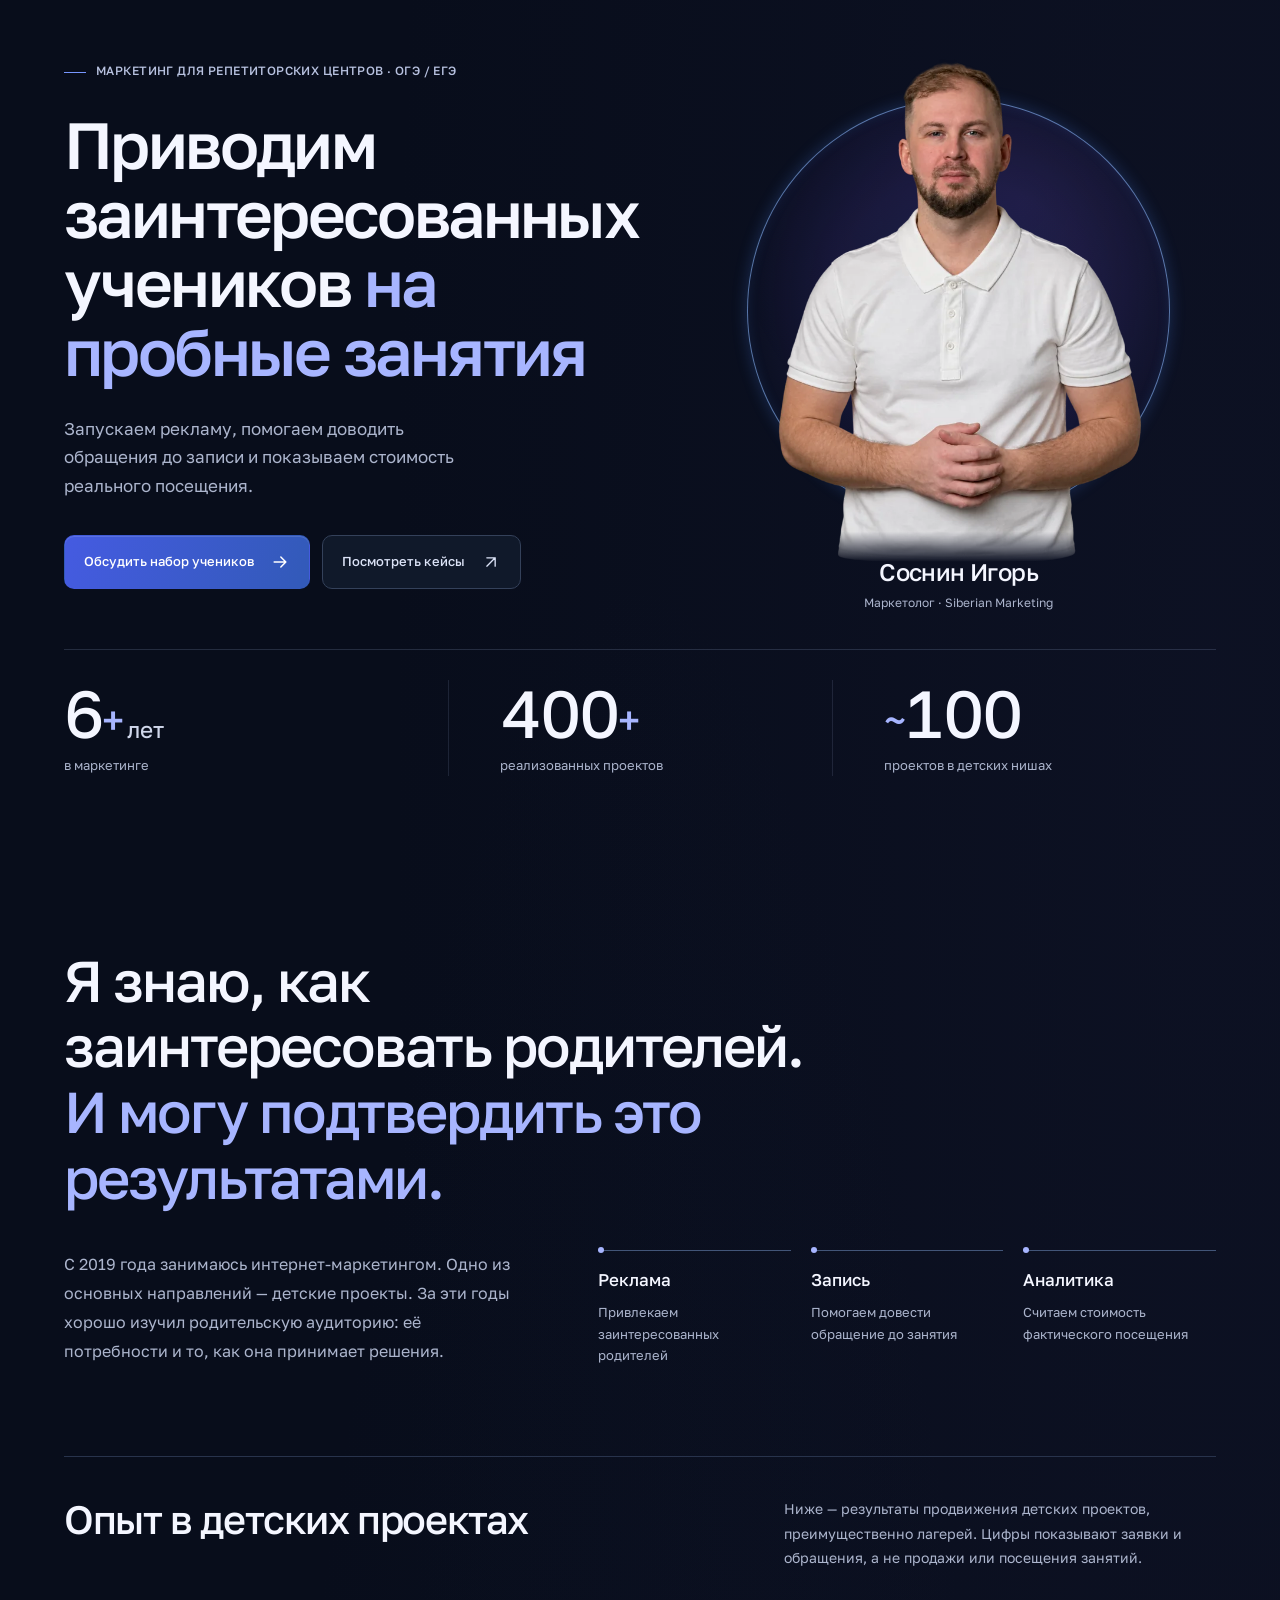
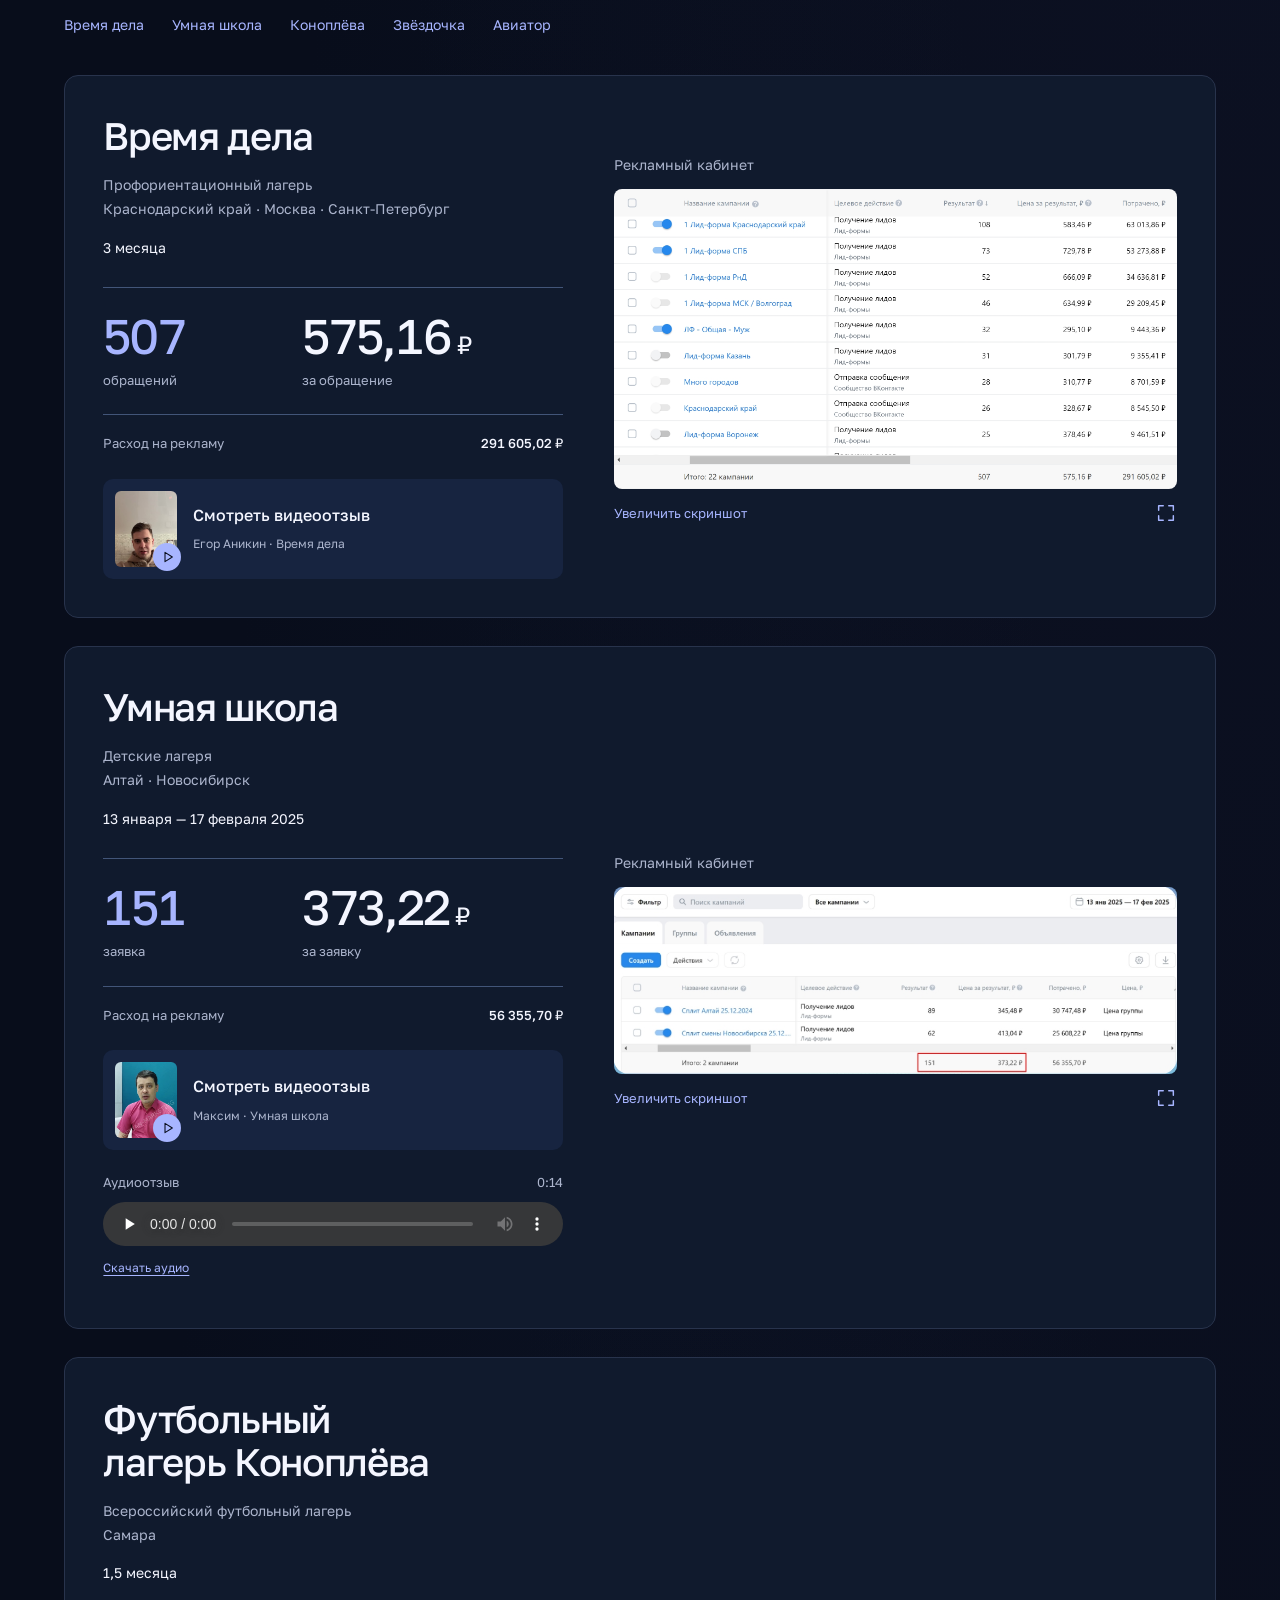
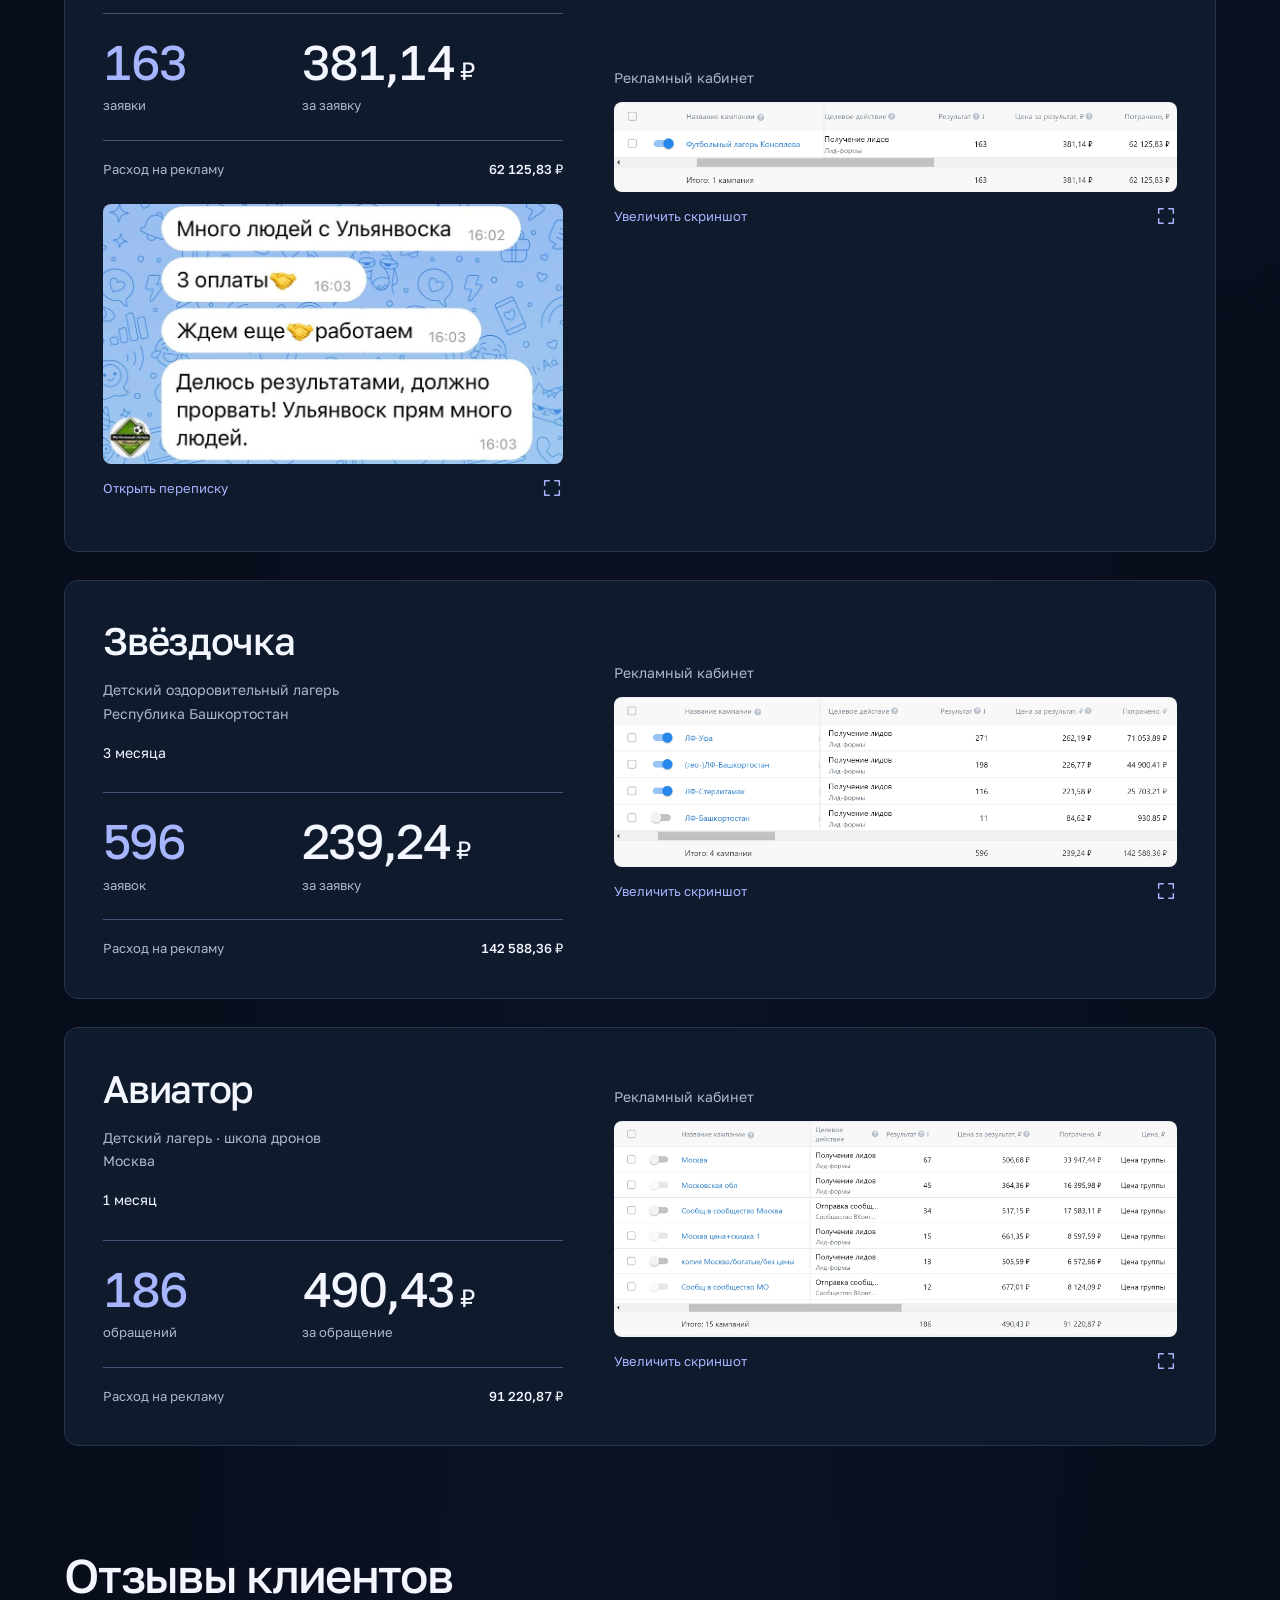
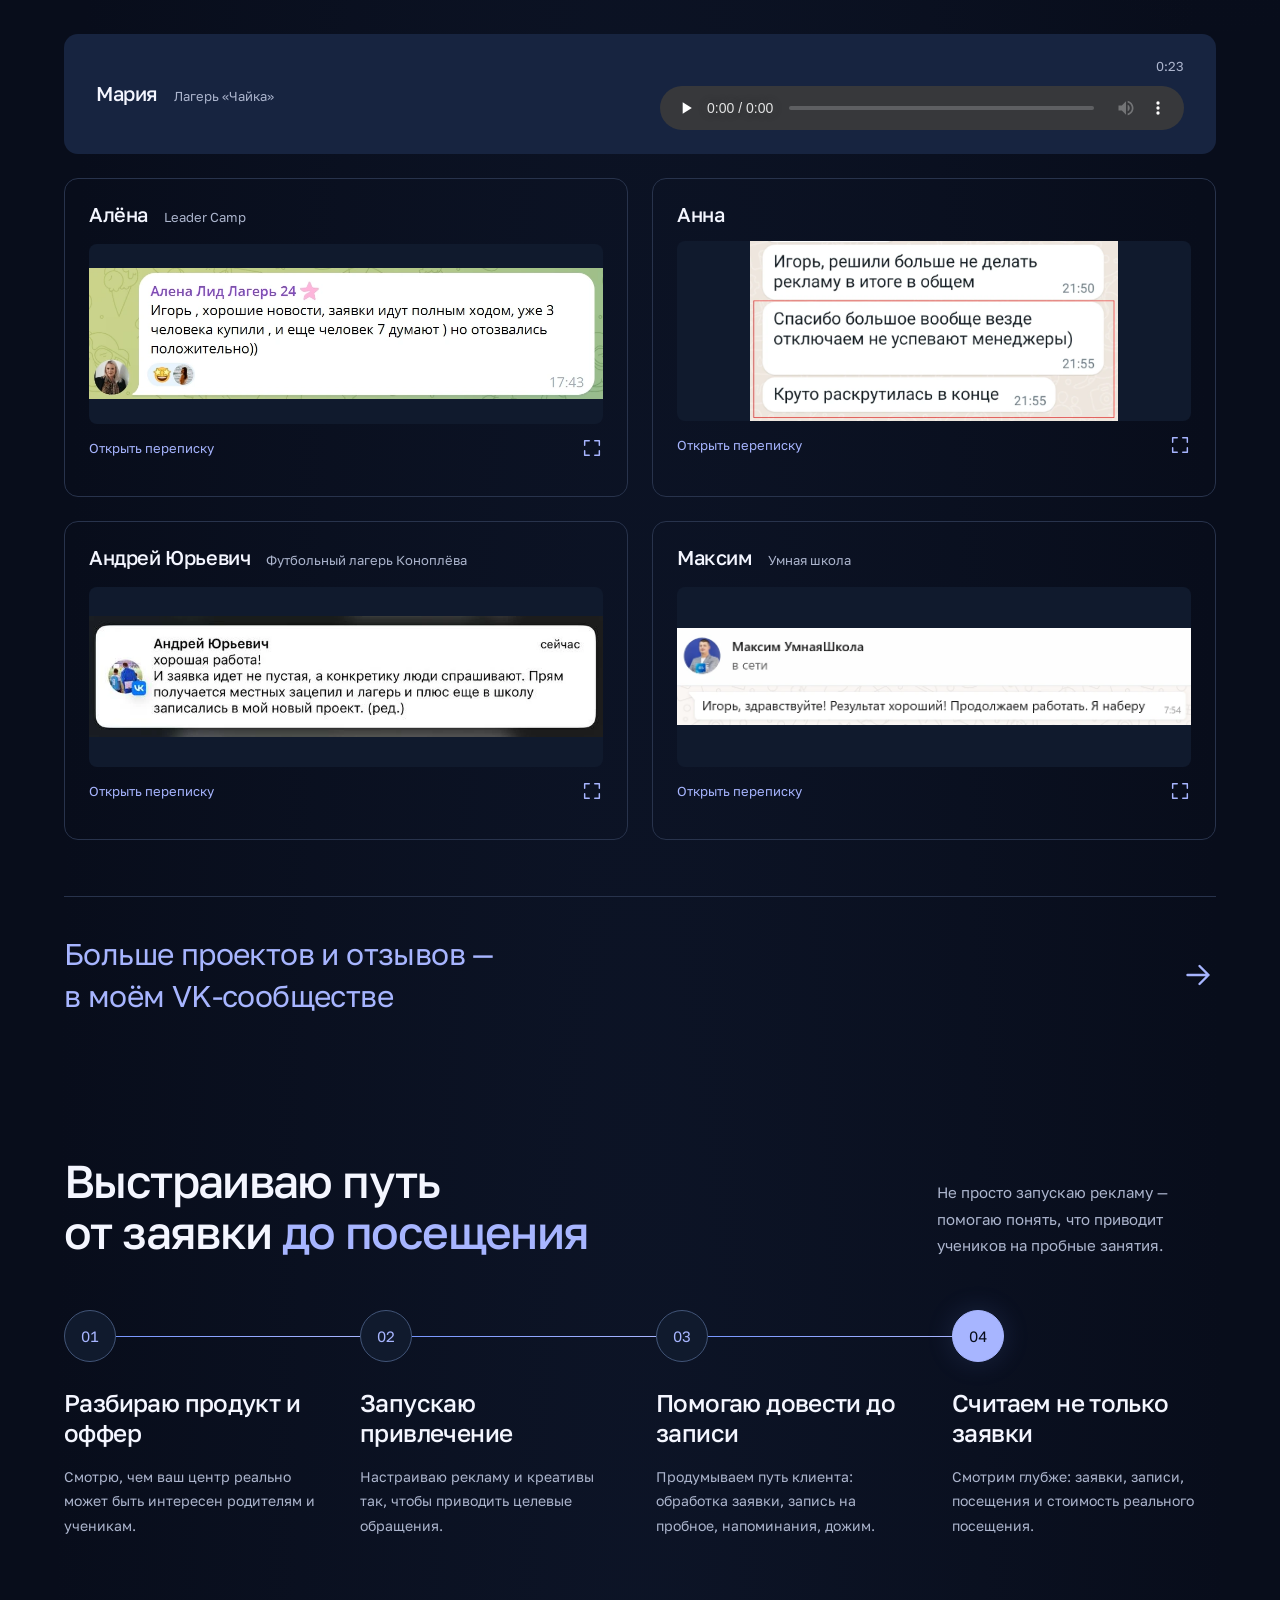
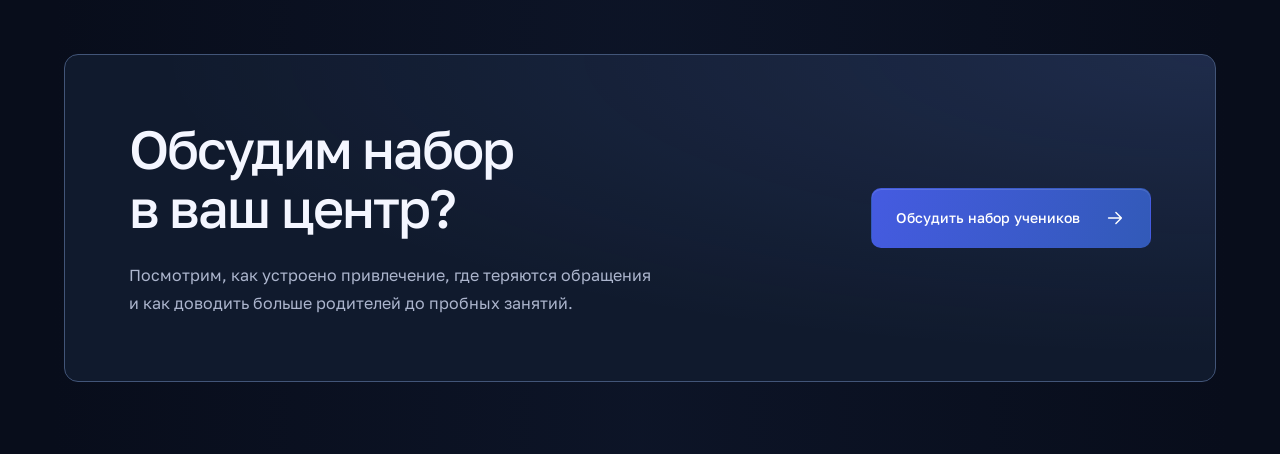
==== commit c923e1af: "feat: simplify portfolio and add process flow with final CTA" ====
--- a/index.html
+++ b/index.html
@@ -61,7 +61,7 @@
         <div class="case-list"><article class="case-card" id="vremya-dela" aria-labelledby="vremya-dela-title">
       <div class="case-info"><h3 id="vremya-dela-title">Время дела</h3><p class="case-kind">Профориентационный лагерь<br>Краснодарский край · Москва · Санкт-Петербург</p>
       <p class="case-period">3 месяца</p><dl class="case-numbers"><div><dt>обращений</dt><dd>507</dd></div>
-      <div><dt>за обращение</dt><dd>575,16<span> ₽</span></dd></div></dl><div class="case-ledger"><p>Расход на рекламу <strong>291 605,02 ₽</strong></p><p>Итог по 22 кампаниям: лид-формы и сообщения в сообщество.</p></div><a class="video-launch" href="./assets/video/vremya-review.mp4" data-video="https://vk.ru/video_ext.php?oid=-218828564&amp;id=456239082&amp;hash=fc34eb1371faa29d" data-local-video="./assets/video/vremya-review.mp4" data-poster="./assets/images/reviews/vremya-poster.jpg" data-vk-url="https://vk.ru/video-218828564_456239082" data-title="Видеоотзыв: Егор Аникин, Время дела">
+      <div><dt>за обращение</dt><dd>575,16<span> ₽</span></dd></div></dl><div class="case-ledger"><p>Расход на рекламу <strong>291 605,02 ₽</strong></p></div><a class="video-launch" href="./assets/video/vremya-review.mp4" data-video="https://vk.ru/video_ext.php?oid=-218828564&amp;id=456239082&amp;hash=fc34eb1371faa29d" data-local-video="./assets/video/vremya-review.mp4" data-poster="./assets/images/reviews/vremya-poster.jpg" data-vk-url="https://vk.ru/video-218828564_456239082" data-title="Видеоотзыв: Егор Аникин, Время дела">
       <img class="video-poster" src="./assets/images/reviews/vremya-poster.jpg" alt="" width="480" height="854" loading="lazy"><span class="play-symbol"><svg viewBox="0 0 24 24" fill="none" stroke="currentColor" stroke-width="1.6" stroke-linecap="round" stroke-linejoin="round" aria-hidden="true"><path d="m9 5 11 7-11 7V5Z"/></svg></span><span class="video-label"><strong>Смотреть видеоотзыв</strong><span>Егор Аникин · Время дела</span></span><svg viewBox="0 0 24 24" fill="none" stroke="currentColor" stroke-width="1.6" stroke-linecap="round" stroke-linejoin="round" aria-hidden="true"><path d="M5 12h14m-6-6 6 6-6 6"/></svg></a></div>
       <div class="case-report"><p>Рекламный кабинет</p><a class="proof-image" href="./assets/images/cases/vremya-stats.jpg" data-image data-caption="Время дела: 507 обращений, 575,16 ₽ за обращение. Скриншот рекламного кабинета.">
       <img src="./assets/images/cases/vremya-stats.jpg" alt="Время дела: 507 обращений, 575,16 ₽ за обращение. Скриншот рекламного кабинета." width="2055" height="1098" loading="lazy" decoding="async">
@@ -69,7 +69,7 @@
     </article><article class="case-card" id="umnaya-shkola" aria-labelledby="umnaya-shkola-title">
       <div class="case-info"><h3 id="umnaya-shkola-title">Умная школа</h3><p class="case-kind">Детские лагеря<br>Алтай · Новосибирск</p>
       <p class="case-period">13 января — 17 февраля 2025</p><dl class="case-numbers"><div><dt>заявка</dt><dd>151</dd></div>
-      <div><dt>за заявку</dt><dd>373,22<span> ₽</span></dd></div></dl><div class="case-ledger"><p>Расход на рекламу <strong>56 355,70 ₽</strong></p><p>Итог по двум кампаниям с лид-формами.</p></div><a class="video-launch" href="./assets/video/smart-review.mp4" data-video="https://vk.ru/video_ext.php?oid=-218828564&amp;id=456239083&amp;hash=c9cf6f4ad0a9154b" data-local-video="./assets/video/smart-review.mp4" data-poster="./assets/images/reviews/smart-poster.jpg" data-vk-url="https://vk.ru/video-218828564_456239083" data-title="Видеоотзыв: Максим, Умная школа">
+      <div><dt>за заявку</dt><dd>373,22<span> ₽</span></dd></div></dl><div class="case-ledger"><p>Расход на рекламу <strong>56 355,70 ₽</strong></p></div><a class="video-launch" href="./assets/video/smart-review.mp4" data-video="https://vk.ru/video_ext.php?oid=-218828564&amp;id=456239083&amp;hash=c9cf6f4ad0a9154b" data-local-video="./assets/video/smart-review.mp4" data-poster="./assets/images/reviews/smart-poster.jpg" data-vk-url="https://vk.ru/video-218828564_456239083" data-title="Видеоотзыв: Максим, Умная школа">
       <img class="video-poster" src="./assets/images/reviews/smart-poster.jpg" alt="" width="480" height="662" loading="lazy"><span class="play-symbol"><svg viewBox="0 0 24 24" fill="none" stroke="currentColor" stroke-width="1.6" stroke-linecap="round" stroke-linejoin="round" aria-hidden="true"><path d="m9 5 11 7-11 7V5Z"/></svg></span><span class="video-label"><strong>Смотреть видеоотзыв</strong><span>Максим · Умная школа</span></span><svg viewBox="0 0 24 24" fill="none" stroke="currentColor" stroke-width="1.6" stroke-linecap="round" stroke-linejoin="round" aria-hidden="true"><path d="M5 12h14m-6-6 6 6-6 6"/></svg></a><div class="audio-review"><div class="audio-heading"><span>Аудиоотзыв</span><span>0:14</span></div>
       <audio controls preload="none" aria-label="Аудиоотзыв: Максим, УмнаяШкола" src="./assets/audio/maksim-umnaya-shkola.mp3">Ваш браузер не поддерживает аудио.</audio>
       <a class="audio-download" href="./assets/audio/maksim-umnaya-shkola.mp3" download>Скачать аудио</a></div></div>
@@ -79,7 +79,7 @@
     </article><article class="case-card" id="konoplev" aria-labelledby="konoplev-title">
       <div class="case-info"><h3 id="konoplev-title">Футбольный лагерь Коноплёва</h3><p class="case-kind">Всероссийский футбольный лагерь<br>Самара</p>
       <p class="case-period">1,5 месяца</p><dl class="case-numbers"><div><dt>заявки</dt><dd>163</dd></div>
-      <div><dt>за заявку</dt><dd>381,14<span> ₽</span></dd></div></dl><div class="case-ledger"><p>Расход на рекламу <strong>62 125,83 ₽</strong></p><p>Кампания с лид-формой. Оплаты в переписке — отдельный комментарий клиента, не итог рекламного кабинета.</p></div><div class="case-chat"><p>Переписка · Андрей Юрьевич</p><a class="proof-image" href="./assets/images/reviews/andrey-chat.jpg" data-image data-caption="Переписка с Андреем Юрьевичем: обращения из Ульяновска и сообщение о трёх оплатах.">
+      <div><dt>за заявку</dt><dd>381,14<span> ₽</span></dd></div></dl><div class="case-ledger"><p>Расход на рекламу <strong>62 125,83 ₽</strong></p></div><div class="case-chat"><a class="proof-image" href="./assets/images/reviews/andrey-chat.jpg" data-image data-caption="Переписка с Андреем Юрьевичем: обращения из Ульяновска и сообщение о трёх оплатах.">
       <img src="./assets/images/reviews/andrey-chat-detail.webp" alt="Переписка с Андреем Юрьевичем: обращения из Ульяновска и сообщение о трёх оплатах." width="946" height="535" loading="lazy" decoding="async">
       <span>Открыть переписку <svg viewBox="0 0 24 24" fill="none" stroke="currentColor" stroke-width="1.6" stroke-linecap="round" stroke-linejoin="round" aria-hidden="true"><path d="M9 4H4v5m11-5h5v5M4 15v5h5m11-5v5h-5"/></svg></span></a></div></div>
       <div class="case-report"><p>Рекламный кабинет</p><a class="proof-image" href="./assets/images/cases/konoplev-stats.jpg" data-image data-caption="Футбольный лагерь Коноплёва: 163 заявки, 381,14 ₽ за заявку. Скриншот рекламного кабинета.">
@@ -88,23 +88,23 @@
     </article><article class="case-card" id="zvezdochka" aria-labelledby="zvezdochka-title">
       <div class="case-info"><h3 id="zvezdochka-title">Звёздочка</h3><p class="case-kind">Детский оздоровительный лагерь<br>Республика Башкортостан</p>
       <p class="case-period">3 месяца</p><dl class="case-numbers"><div><dt>заявок</dt><dd>596</dd></div>
-      <div><dt>за заявку</dt><dd>239,24<span> ₽</span></dd></div></dl><div class="case-ledger"><p>Расход на рекламу <strong>142 588,36 ₽</strong></p><p>Итог по четырём кампаниям с лид-формами.</p></div></div>
+      <div><dt>за заявку</dt><dd>239,24<span> ₽</span></dd></div></dl><div class="case-ledger"><p>Расход на рекламу <strong>142 588,36 ₽</strong></p></div></div>
       <div class="case-report"><p>Рекламный кабинет</p><a class="proof-image" href="./assets/images/cases/star-stats.jpg" data-image data-caption="Звёздочка: 596 заявок, 239,24 ₽ за заявку. Скриншот рекламного кабинета.">
       <img src="./assets/images/cases/star-stats.jpg" alt="Звёздочка: 596 заявок, 239,24 ₽ за заявку. Скриншот рекламного кабинета." width="2013" height="612" loading="lazy" decoding="async">
       <span>Увеличить скриншот <svg viewBox="0 0 24 24" fill="none" stroke="currentColor" stroke-width="1.6" stroke-linecap="round" stroke-linejoin="round" aria-hidden="true"><path d="M9 4H4v5m11-5h5v5M4 15v5h5m11-5v5h-5"/></svg></span></a></div>
     </article><article class="case-card" id="aviator" aria-labelledby="aviator-title">
       <div class="case-info"><h3 id="aviator-title">Авиатор</h3><p class="case-kind">Детский лагерь · школа дронов<br>Москва</p>
       <p class="case-period">1 месяц</p><dl class="case-numbers"><div><dt>обращений</dt><dd>186</dd></div>
-      <div><dt>за обращение</dt><dd>490,43<span> ₽</span></dd></div></dl><div class="case-ledger"><p>Расход на рекламу <strong>91 220,87 ₽</strong></p><p>Итог по 15 кампаниям: лид-формы и сообщения в сообщество.</p></div></div>
+      <div><dt>за обращение</dt><dd>490,43<span> ₽</span></dd></div></dl><div class="case-ledger"><p>Расход на рекламу <strong>91 220,87 ₽</strong></p></div></div>
       <div class="case-report"><p>Рекламный кабинет</p><a class="proof-image" href="./assets/images/cases/aviator-stats.jpg" data-image data-caption="Авиатор: 186 обращений, 490,43 ₽ за обращение. Скриншот рекламного кабинета.">
       <img src="./assets/images/cases/aviator-stats.jpg" alt="Авиатор: 186 обращений, 490,43 ₽ за обращение. Скриншот рекламного кабинета." width="2120" height="816" loading="lazy" decoding="async">
       <span>Увеличить скриншот <svg viewBox="0 0 24 24" fill="none" stroke="currentColor" stroke-width="1.6" stroke-linecap="round" stroke-linejoin="round" aria-hidden="true"><path d="M9 4H4v5m11-5h5v5M4 15v5h5m11-5v5h-5"/></svg></span></a></div>
     </article></div>
         <section class="testimonials" aria-labelledby="testimonials-title">
           <div class="testimonials-heading"><h2 id="testimonials-title">Отзывы клиентов</h2></div>
-          <div class="standalone-audio"><div class="review-person"><h3>Мария</h3><p>Лагерь «Чайка»</p></div><div class="audio-review"><div class="audio-heading"><span>Аудиоотзыв</span><span>0:23</span></div>
+          <div class="standalone-audio"><div class="review-person"><h3>Мария</h3><p>Лагерь «Чайка»</p></div><div class="audio-review"><div class="audio-heading"><span>0:23</span></div>
       <audio controls preload="none" aria-label="Аудиоотзыв: Мария, Лагерь «Чайка»" src="./assets/audio/maria-chaika.mp3">Ваш браузер не поддерживает аудио.</audio>
-      <a class="audio-download" href="./assets/audio/maria-chaika.mp3" download>Скачать аудио</a></div></div>
+      </div></div>
           <ul class="testimonials-grid"><li class="testimonial" id="review-alena"><div class="review-person"><h3>Алёна</h3><p>Leader Camp</p></div><a class="proof-image" href="./assets/images/reviews/leader.jpg" data-image data-caption="Алёна: заявки идут полным ходом, три человека купили, ещё около семи думают и отозвались положительно. Скриншот переписки.">
       <img src="./assets/images/reviews/leader-detail.webp" alt="Алёна: заявки идут полным ходом, три человека купили, ещё около семи думают и отозвались положительно. Скриншот переписки." width="970" height="247" loading="lazy" decoding="async">
       <span>Открыть переписку <svg viewBox="0 0 24 24" fill="none" stroke="currentColor" stroke-width="1.6" stroke-linecap="round" stroke-linejoin="round" aria-hidden="true"><path d="M9 4H4v5m11-5h5v5M4 15v5h5m11-5v5h-5"/></svg></span></a></li><li class="testimonial" id="review-anna"><div class="review-person"><h3>Анна</h3></div><a class="proof-image" href="./assets/images/reviews/anna.png" data-image data-caption="Анна: рекламу отключают, потому что менеджеры не успевают; «Круто раскрутилась в конце». Скриншот переписки.">
@@ -116,6 +116,20 @@
       <span>Открыть переписку <svg viewBox="0 0 24 24" fill="none" stroke="currentColor" stroke-width="1.6" stroke-linecap="round" stroke-linejoin="round" aria-hidden="true"><path d="M9 4H4v5m11-5h5v5M4 15v5h5m11-5v5h-5"/></svg></span></a></li></ul>
         </section>
         <a class="portfolio-outro" href="https://vk.ru/reklama_lager"><span>Больше проектов и отзывов —<br> в моём VK-сообществе</span><svg viewBox="0 0 24 24" fill="none" stroke="currentColor" stroke-width="1.6" stroke-linecap="round" stroke-linejoin="round" aria-hidden="true"><path d="M5 12h14m-6-6 6 6-6 6"/></svg></a>
+        <section class="work-process" id="how-i-work" aria-labelledby="process-title">
+          <div class="process-heading"><h2 id="process-title">Выстраиваю путь<br>от заявки <span>до посещения</span></h2>
+          <p>Не просто запускаю рекламу — помогаю понять, что приводит учеников на пробные занятия.</p></div>
+          <ol class="process-track" aria-label="Как я работаю: четыре этапа">
+            <li class="process-step"><span class="process-node" aria-hidden="true">01</span><h3>Разбираю продукт и оффер</h3><p>Смотрю, чем ваш центр реально может быть интересен родителям и ученикам.</p></li>
+            <li class="process-step"><span class="process-node" aria-hidden="true">02</span><h3>Запускаю привлечение</h3><p>Настраиваю рекламу и креативы так, чтобы приводить целевые обращения.</p></li>
+            <li class="process-step"><span class="process-node" aria-hidden="true">03</span><h3>Помогаю довести до записи</h3><p>Продумываем путь клиента: обработка заявки, запись на пробное, напоминания, дожим.</p></li>
+            <li class="process-step"><span class="process-node" aria-hidden="true">04</span><h3>Считаем не только заявки</h3><p>Смотрим глубже: заявки, записи, посещения и стоимость реального посещения.</p></li>
+          </ol>
+        </section>
+        <section class="final-cta" id="discuss" aria-labelledby="final-cta-title">
+          <div class="final-cta-copy"><h2 id="final-cta-title">Обсудим набор<br>в ваш центр?</h2><p>Посмотрим, как устроено привлечение, где теряются обращения и как доводить больше родителей до пробных занятий.</p></div>
+          <a class="button button-primary" href="https://t.me/igornbk">Обсудить набор учеников <svg viewBox="0 0 24 24" fill="none" stroke="currentColor" stroke-width="1.6" stroke-linecap="round" stroke-linejoin="round" aria-hidden="true"><path d="M5 12h14m-6-6 6 6-6 6"/></svg></a>
+        </section>
       </section>
       <dialog class="media-dialog" aria-labelledby="media-title"><div class="media-dialog-header"><h2 id="media-title">Просмотр материала</h2><form method="dialog"><button type="submit" aria-label="Закрыть просмотр">Закрыть <svg viewBox="0 0 24 24" fill="none" stroke="currentColor" stroke-width="1.6" stroke-linecap="round" stroke-linejoin="round" aria-hidden="true"><path d="m6 6 12 12M6 18 18 6"/></svg></button></form></div><div id="media-content"></div></dialog>
       <!-- portfolio:end -->
--- a/assets/styles/portfolio.css
+++ b/assets/styles/portfolio.css
@@ -43,8 +43,7 @@
 .case-numbers > div:first-child dd { color: var(--accent); }
 .case-numbers dd span { font-size: .5em; letter-spacing: 0; }
 .case-ledger { margin-top: 18px; color: var(--muted); }
-.case-ledger p { font-size: 12px; line-height: 1.65; }
-.case-ledger p:first-child { display: flex; justify-content: space-between; gap: 12px; margin-bottom: 10px; font-size: 13px; }
+.case-ledger p { display: flex; justify-content: space-between; gap: 12px; font-size: 13px; line-height: 1.65; }
 .case-ledger strong { color: var(--text); font-weight: 500; white-space: nowrap; font-variant-numeric: tabular-nums; }
 .case-report { align-self: center; }
 .case-report > p { color: var(--muted); font-size: 14px; }
@@ -66,10 +65,10 @@
 .audio-review audio { display: block; width: 100%; min-width: 0; height: 44px; }
 .audio-download { display: inline-flex; align-items: center; min-height: 44px; font-size: 12px; color: var(--accent); }
 .case-chat { margin-top: 24px; }
-.case-chat > p { color: var(--muted); font-size: 13px; }
 .testimonials { margin-top: clamp(72px, 8vw, 120px); }
 .standalone-audio { display: grid; grid-template-columns: 1fr 1fr; gap: 40px; align-items: center; padding: 24px 32px; margin-top: 32px; background: var(--case-surface-raised); border-radius: var(--case-radius); }
 .standalone-audio .audio-review { margin: 0; }
+.standalone-audio .audio-heading { justify-content: flex-end; }
 .testimonials-grid { display: grid; grid-template-columns: repeat(2, minmax(0, 1fr)); gap: 24px; margin: 24px 0 0; padding: 0; list-style: none; }
 .testimonial { min-width: 0; padding: 24px; border: 1px solid var(--line); border-radius: var(--case-radius); }
 .review-person { display: flex; align-items: baseline; flex-wrap: wrap; gap: 8px 16px; }
@@ -79,6 +78,29 @@
 .portfolio-outro { display: flex; justify-content: space-between; align-items: center; gap: 32px; padding-block: 36px; margin-top: 56px; border-top: 1px solid var(--line); color: var(--accent); text-decoration: none; font-size: clamp(20px, 2.5vw, 30px); line-height: 1.4; letter-spacing: -.02em; }
 .portfolio-outro > svg { width: 36px; height: 36px; flex-basis: 36px; transition: transform 200ms ease; }
 .portfolio-outro:hover > svg { transform: translateX(6px); }
+
+/* One connected route: horizontal on desktop, vertical on smaller screens. */
+.work-process { --flow-gap: 32px; margin-top: clamp(72px, 8vw, 120px); scroll-margin-top: 32px; }
+.process-heading { display: flex; align-items: end; justify-content: space-between; gap: 48px; }
+.process-heading h2 { max-width: 18em; font-size: clamp(32px, 3.6vw, 50px); }
+.process-heading h2 span { color: var(--accent); }
+.process-heading > p { max-width: 31ch; color: var(--muted); font-size: 15px; line-height: 1.75; }
+.process-track { display: grid; grid-template-columns: repeat(4, minmax(0, 1fr)); gap: var(--flow-gap); margin: 52px 0 0; padding: 0; list-style: none; }
+.process-step { --phase: 0ms; position: relative; min-width: 0; }
+.process-step:nth-child(2) { --phase: 180ms; }
+.process-step:nth-child(3) { --phase: 360ms; }
+.process-step:nth-child(4) { --phase: 540ms; }
+.process-step:not(:last-child)::before, .process-step:not(:last-child)::after { content: ""; position: absolute; left: 52px; top: 26px; width: calc(100% + var(--flow-gap) - 52px); height: 1px; background: var(--case-rule); }
+.process-step:not(:last-child)::after { transform-origin: left; background: linear-gradient(90deg, var(--blue), var(--accent)); }
+.process-node { position: relative; z-index: 1; display: grid; place-items: center; width: 52px; height: 52px; border: 1px solid var(--case-rule); border-radius: 50%; color: var(--accent); background: var(--case-surface); font-size: 15px; font-variant-numeric: tabular-nums; transition: border-color 200ms ease, background-color 200ms ease, box-shadow 250ms ease; }
+.process-step:hover .process-node { border-color: var(--accent); background: var(--case-surface-raised); box-shadow: 0 0 24px #7796ff24; }
+.process-step:last-child .process-node { color: var(--canvas); background: var(--accent); border-color: var(--accent); box-shadow: 0 0 28px #7796ff26; }
+.process-step h3 { margin-top: 26px; min-height: 2.5em; max-width: 14em; font-size: clamp(20px, 1.9vw, 26px); line-height: 1.25; letter-spacing: -.025em; text-wrap: initial; }
+.process-step p { margin-top: 16px; max-width: 32ch; color: var(--muted); font-size: 14px; line-height: 1.75; }
+.final-cta { position: relative; isolation: isolate; display: grid; grid-template-columns: minmax(0, 1fr) auto; align-items: center; gap: 48px; padding: clamp(28px, 5vw, 72px); margin-top: clamp(80px, 9vw, 128px); border: 1px solid var(--case-rule); border-radius: var(--case-radius); background: radial-gradient(ellipse at 100% 0%, #7796ff24, transparent 65%), var(--case-surface); overflow: hidden; }
+.final-cta h2 { max-width: 13em; font-size: clamp(36px, 4.2vw, 60px); line-height: 1.1; }
+.final-cta p { max-width: 53ch; margin-top: 24px; color: var(--muted); font-size: 16px; line-height: 1.75; }
+.final-cta .button { gap: 24px; min-height: 60px; padding-inline: 24px; font-size: 14px; white-space: nowrap; }
 .media-dialog { width: min(960px, calc(100% - 32px)); max-height: calc(100dvh - 32px); padding: 24px; border: 1px solid var(--case-rule, #425578); border-radius: 14px; color: var(--text); background: var(--canvas); overflow: auto; }
 .media-dialog::backdrop { background: #030713e8; }
 .media-dialog-header { display: flex; align-items: center; justify-content: space-between; gap: 20px; margin-bottom: 20px; }
@@ -90,7 +112,6 @@
 .media-dialog video { display: block; width: 100%; height: min(65dvh, 680px); object-fit: contain; background: #000; }
 .media-actions { display: flex; align-items: center; flex-wrap: wrap; gap: 12px 24px; margin-top: 16px; }
 .media-image-stage { max-height: 65dvh; overflow: auto; }
-.media-image-stage.is-zoomed img { max-width: none; margin: 0; }
 .media-status { color: var(--muted); font-size: 14px; line-height: 1.7; }
 .media-fallback { display: inline-flex; align-items: center; min-height: 44px; color: var(--accent); font-size: 14px; }
 body:has(.media-dialog[open]) { overflow: hidden; }
@@ -98,14 +119,22 @@
 @media (prefers-reduced-motion: no-preference) {
   .portfolio-intro.entered h2 { animation: portfolio-arrive 700ms cubic-bezier(.16, 1, .3, 1); }
   .media-dialog[open] { animation: evidence-in 240ms cubic-bezier(.16, 1, .3, 1); }
+  .work-process.entered .process-step { animation: process-arrive 650ms var(--phase) cubic-bezier(.16, 1, .3, 1) backwards; }
+  .work-process.entered .process-step:not(:last-child)::after { animation: process-connect 750ms var(--phase) cubic-bezier(.16, 1, .3, 1) backwards; }
 }
 @keyframes evidence-in { from { opacity: .65; transform: translateY(5px); } to { opacity: 1; transform: translateY(0); } }
 @keyframes portfolio-arrive { from { opacity: .65; transform: translateY(14px); } to { opacity: 1; transform: translateY(0); } }
+@keyframes process-arrive { from { opacity: .55; transform: translateY(10px); } to { opacity: 1; transform: translateY(0); } }
+@keyframes process-connect { from { transform: scaleX(0); } to { transform: scaleX(1); } }
+@keyframes process-connect-down { from { transform: scaleY(0); } to { transform: scaleY(1); } }
 @media (max-width: 1100px) {
   .portfolio-context { grid-template-columns: 1fr; }
   .portfolio-context > p { max-width: 68ch; }
   .approach { max-width: 720px; }
   .case-card { gap: 32px; }
+  .process-heading { align-items: start; flex-direction: column; gap: 24px; }
+  .process-heading > p { max-width: 60ch; }
+  .final-cta { gap: 32px; }
 }
 @media (max-width: 1000px) {
   .portfolio-heading { grid-template-columns: 1fr; gap: 24px; }
@@ -116,6 +145,19 @@
   .case-numbers dd { font-size: 48px; }
   .case-info .video-launch, .case-info .audio-review { max-width: 480px; }
   .case-chat { max-width: 480px; }
+}
+@media (max-width: 800px) {
+  .process-track { grid-template-columns: 1fr; gap: 36px; margin-top: 36px; }
+  .process-step { display: grid; grid-template-columns: 52px minmax(0, 1fr); column-gap: 24px; }
+  .process-node { grid-column: 1; grid-row: 1 / 3; }
+  .process-step h3 { grid-column: 2; margin-top: 0; min-height: 0; max-width: none; font-size: 24px; }
+  .process-step p { grid-column: 2; max-width: 56ch; margin-top: 12px; }
+  .process-step:not(:last-child)::before, .process-step:not(:last-child)::after { left: 26px; top: 52px; width: 1px; height: calc(100% + 36px - 52px); transform-origin: top; }
+  .final-cta { grid-template-columns: 1fr; gap: 28px; }
+  .final-cta .button { justify-self: start; }
+}
+@media (max-width: 800px) and (prefers-reduced-motion: no-preference) {
+  .work-process.entered .process-step:not(:last-child)::after { animation-name: process-connect-down; }
 }
 @media (max-width: 600px) {
   .testimonials-grid { grid-template-columns: 1fr; }
@@ -147,8 +189,23 @@
   .media-dialog { padding: 16px; }
   .media-dialog-header { align-items: start; flex-direction: column-reverse; gap: 12px; }
   .media-dialog-header form { align-self: end; }
+  .work-process { margin-top: 64px; }
+  .process-heading h2 { font-size: 32px; }
+  .process-heading > p { font-size: 14px; }
+  .process-step { grid-template-columns: 44px minmax(0, 1fr); column-gap: 20px; }
+  .process-node { width: 44px; height: 44px; font-size: 13px; }
+  .process-step h3 { font-size: 22px; }
+  .process-step:not(:last-child)::before, .process-step:not(:last-child)::after { left: 22px; top: 44px; height: calc(100% + 36px - 44px); }
+  .final-cta { margin-top: 64px; padding: 28px 24px; }
+  .final-cta h2 { font-size: 36px; }
+  .final-cta p { font-size: 15px; }
+  .final-cta .button { justify-self: stretch; justify-content: space-between; padding-inline: 16px; gap: 12px; white-space: normal; }
 }
 @media (max-width: 359px) {
   .portfolio-intro h2 { font-size: 30px; }
   .case-numbers dd { font-size: 30px; }
-}
+  .process-heading h2 { font-size: 28px; }
+  .process-step h3 { font-size: 20px; }
+  .final-cta h2 { font-size: 32px; }
+  .final-cta .button { font-size: 13px; }
+}
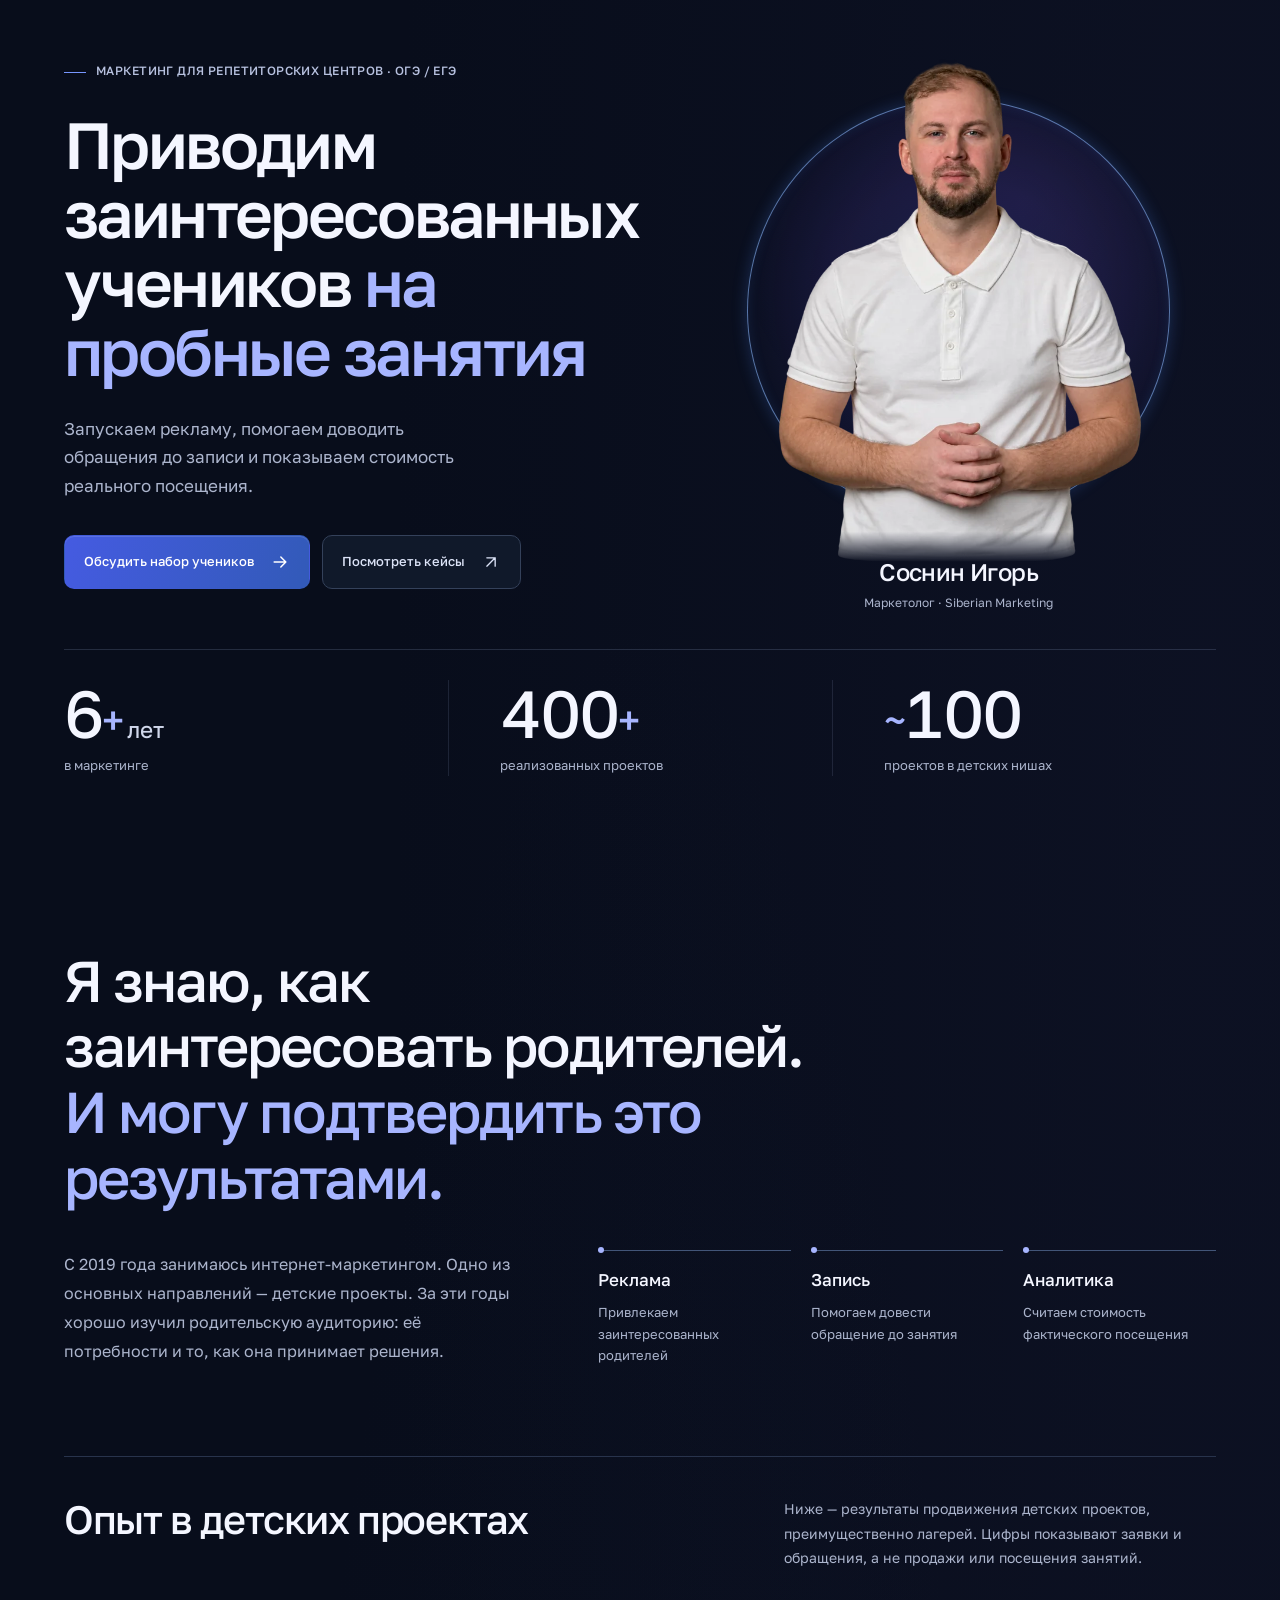
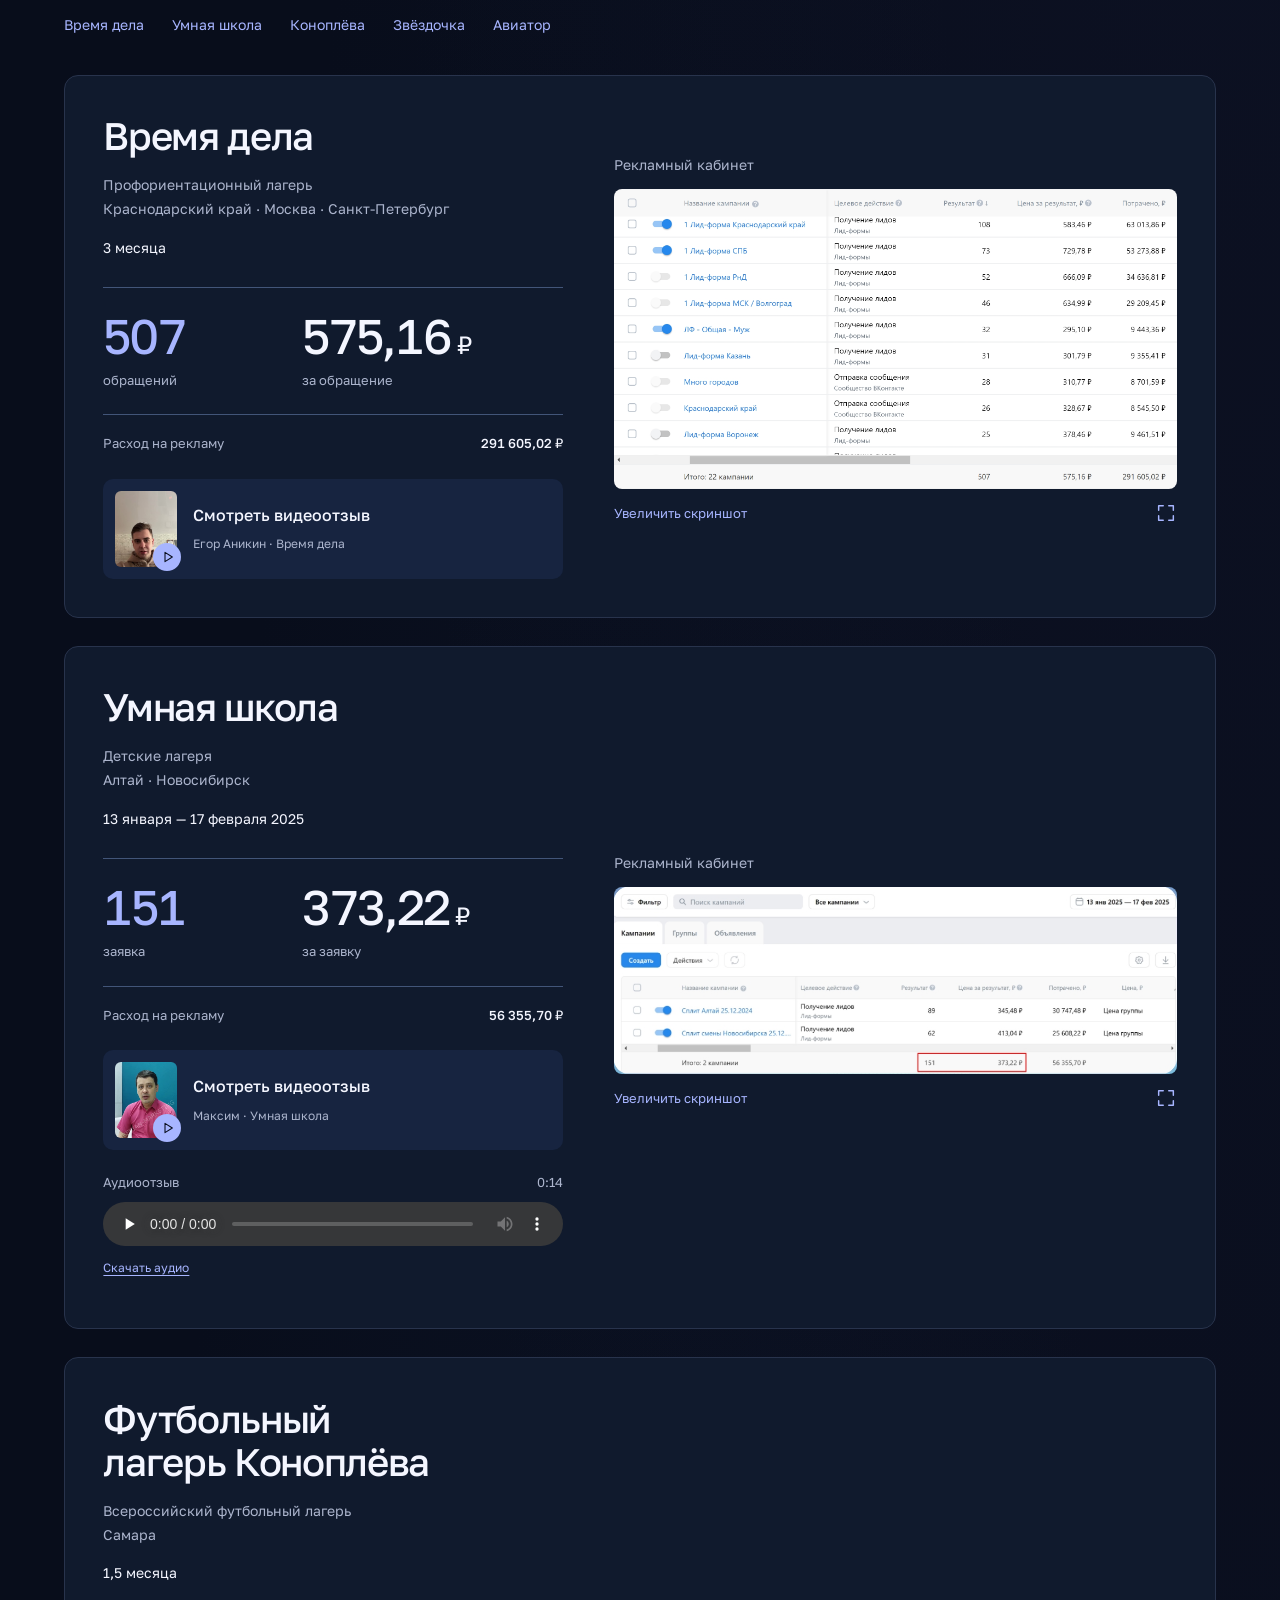
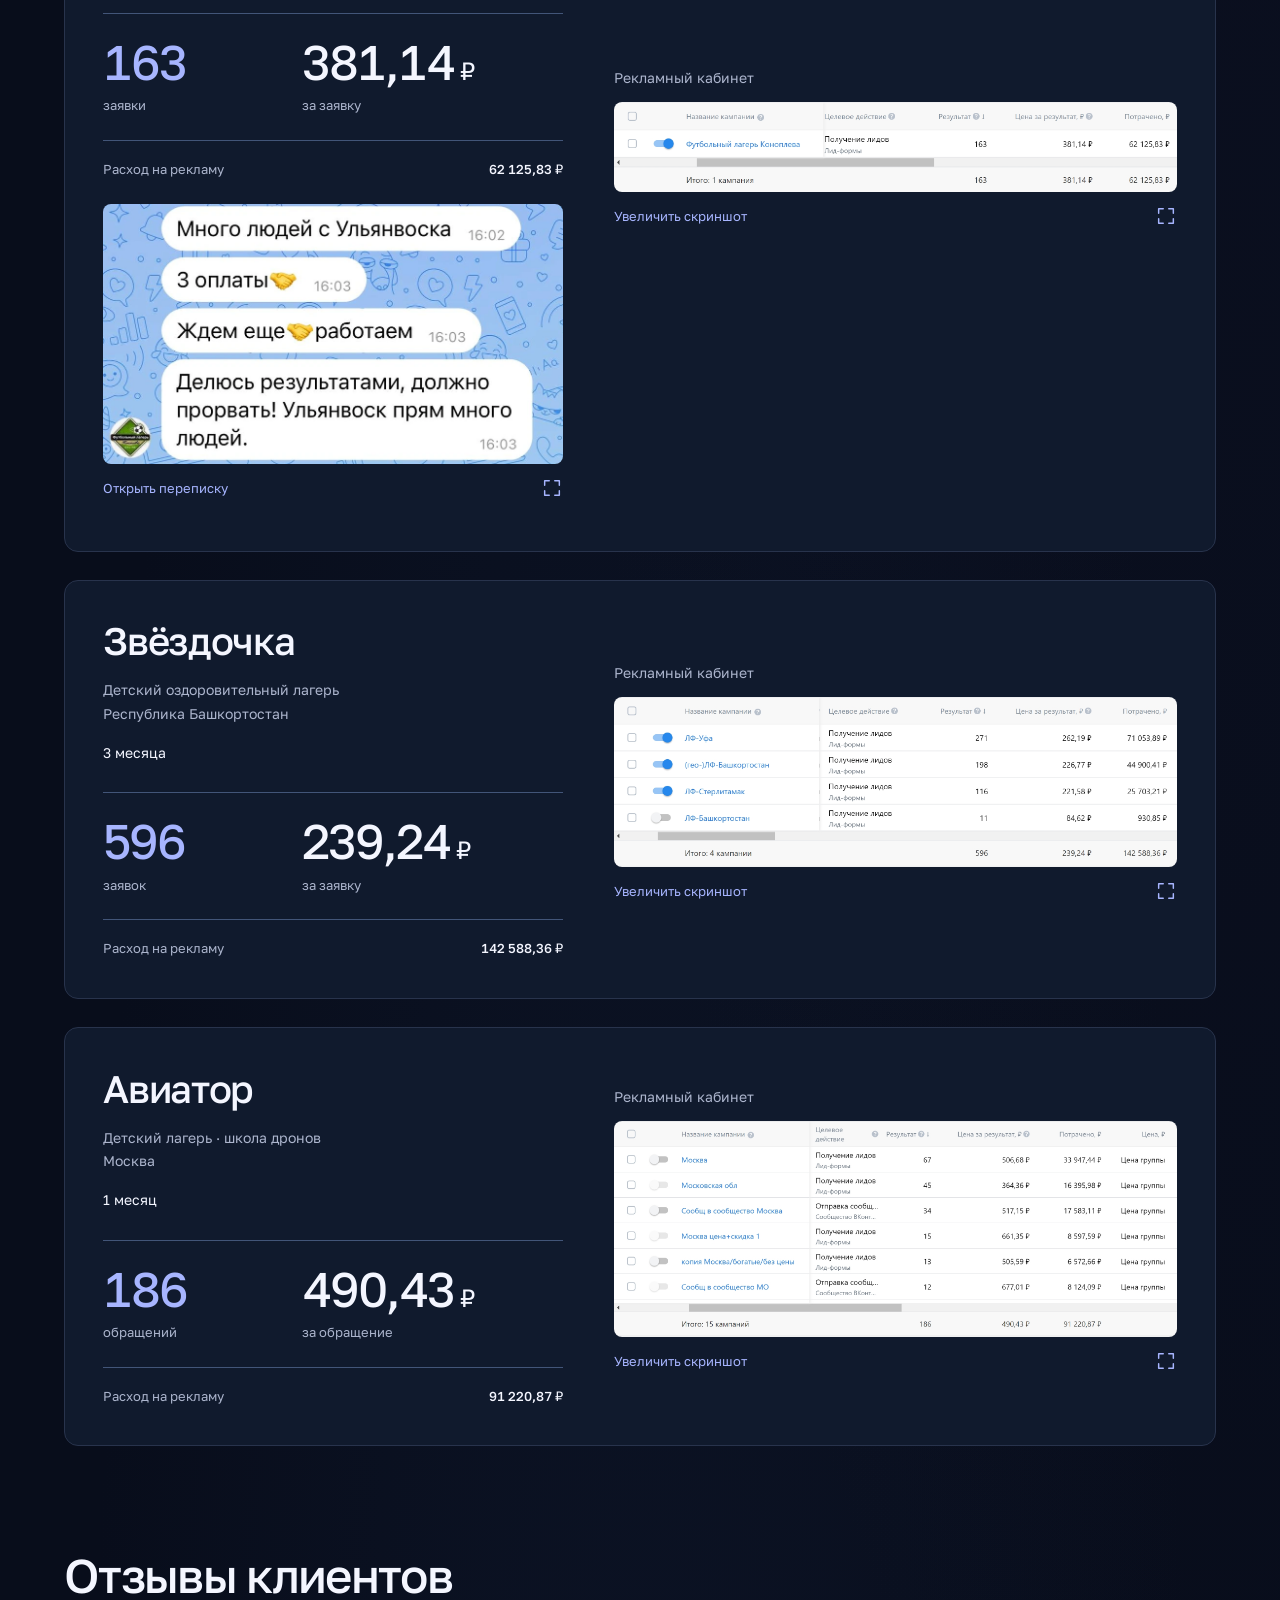
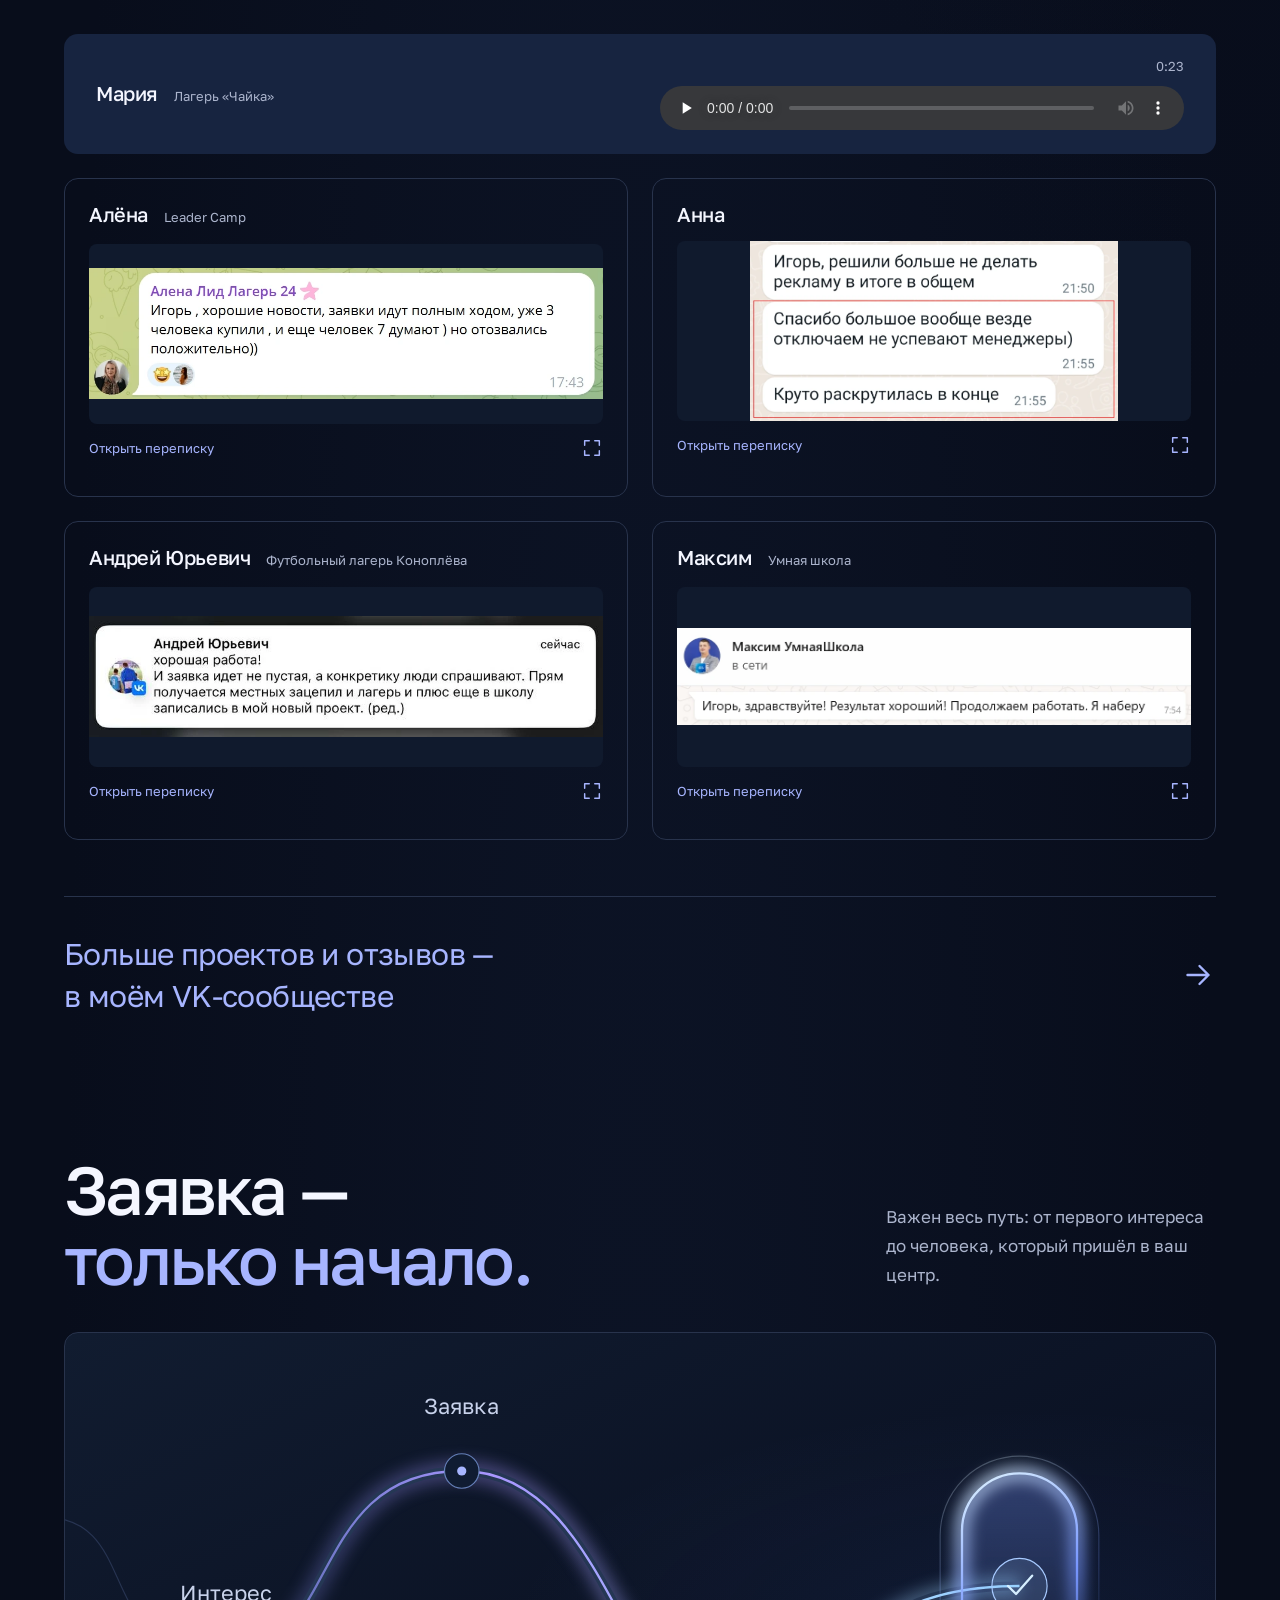
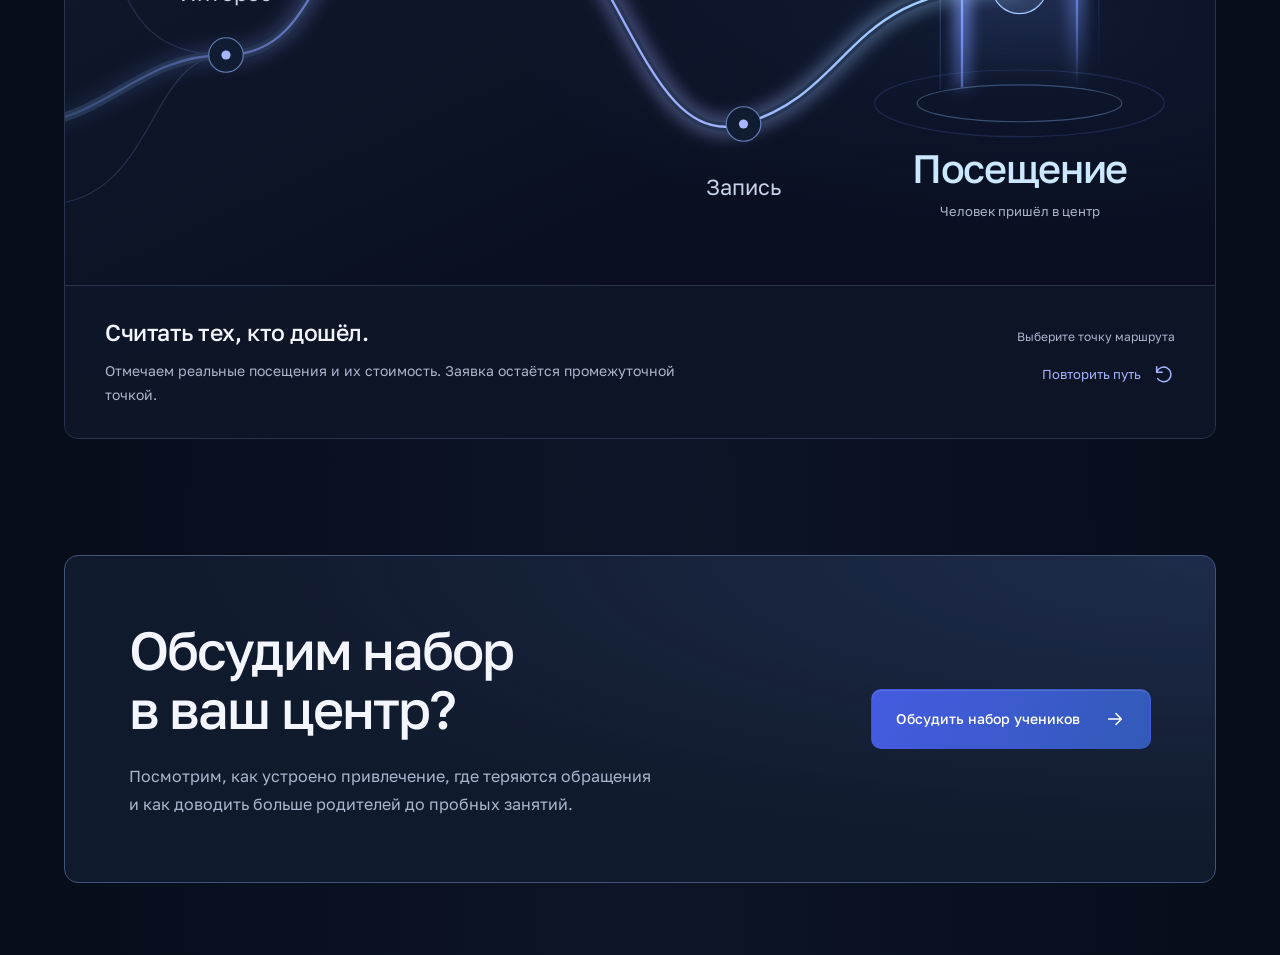
==== commit 18b49f1e: "feat: replace work process with interactive visit journey" ====
--- a/index.html
+++ b/index.html
@@ -10,8 +10,10 @@
   <link rel="preload" href="./assets/fonts/golos-text-cyrillic-wght-normal.woff2" as="font" type="font/woff2" crossorigin>
   <link rel="stylesheet" href="./assets/styles/main.css">
   <link rel="stylesheet" href="./assets/styles/portfolio.css">
+  <link rel="stylesheet" href="./assets/styles/journey.css">
   <script type="module" src="./assets/scripts/main.js"></script>
   <script type="module" src="./assets/scripts/portfolio.js"></script>
+  <script type="module" src="./assets/scripts/journey.js"></script>
 </head>
 <body>
   <a class="skip-link" href="#main">Перейти к содержанию</a>
@@ -116,16 +118,94 @@
       <span>Открыть переписку <svg viewBox="0 0 24 24" fill="none" stroke="currentColor" stroke-width="1.6" stroke-linecap="round" stroke-linejoin="round" aria-hidden="true"><path d="M9 4H4v5m11-5h5v5M4 15v5h5m11-5v5h-5"/></svg></span></a></li></ul>
         </section>
         <a class="portfolio-outro" href="https://vk.ru/reklama_lager"><span>Больше проектов и отзывов —<br> в моём VK-сообществе</span><svg viewBox="0 0 24 24" fill="none" stroke="currentColor" stroke-width="1.6" stroke-linecap="round" stroke-linejoin="round" aria-hidden="true"><path d="M5 12h14m-6-6 6 6-6 6"/></svg></a>
-        <section class="work-process" id="how-i-work" aria-labelledby="process-title">
-          <div class="process-heading"><h2 id="process-title">Выстраиваю путь<br>от заявки <span>до посещения</span></h2>
-          <p>Не просто запускаю рекламу — помогаю понять, что приводит учеников на пробные занятия.</p></div>
-          <ol class="process-track" aria-label="Как я работаю: четыре этапа">
-            <li class="process-step"><span class="process-node" aria-hidden="true">01</span><h3>Разбираю продукт и оффер</h3><p>Смотрю, чем ваш центр реально может быть интересен родителям и ученикам.</p></li>
-            <li class="process-step"><span class="process-node" aria-hidden="true">02</span><h3>Запускаю привлечение</h3><p>Настраиваю рекламу и креативы так, чтобы приводить целевые обращения.</p></li>
-            <li class="process-step"><span class="process-node" aria-hidden="true">03</span><h3>Помогаю довести до записи</h3><p>Продумываем путь клиента: обработка заявки, запись на пробное, напоминания, дожим.</p></li>
-            <li class="process-step"><span class="process-node" aria-hidden="true">04</span><h3>Считаем не только заявки</h3><p>Смотрим глубже: заявки, записи, посещения и стоимость реального посещения.</p></li>
-          </ol>
-        </section>
+        <section class="work-process journey" id="how-i-work" aria-labelledby="process-title">
+  <div class="journey-heading">
+    <h2 id="process-title">Заявка —<br><span>только начало.</span></h2>
+    <p>Важен весь путь: от первого интереса до человека, который пришёл в ваш центр.</p>
+  </div>
+  <div class="journey-scene">
+    <fieldset class="journey-map">
+      <legend class="journey-sr">Путь клиента. Выберите участок, чтобы узнать, как я с ним работаю.</legend>
+      <input class="journey-choice" type="radio" name="journey-stage" id="journey-interest" value="interest" aria-describedby="journey-note-interest">
+      <label class="journey-label journey-label--interest" for="journey-interest">Интерес</label>
+      <input class="journey-choice" type="radio" name="journey-stage" id="journey-request" value="request" aria-describedby="journey-note-request">
+      <label class="journey-label journey-label--request" for="journey-request">Заявка</label>
+      <input class="journey-choice" type="radio" name="journey-stage" id="journey-booking" value="booking" aria-describedby="journey-note-booking">
+      <label class="journey-label journey-label--booking" for="journey-booking">Запись</label>
+      <input class="journey-choice" type="radio" name="journey-stage" id="journey-visit" value="visit" aria-describedby="journey-note-visit" checked>
+      <label class="journey-label journey-label--visit" for="journey-visit"><strong>Посещение</strong><span>Человек пришёл в центр</span></label>
+      <label class="journey-hit journey-hit--interest" for="journey-interest" aria-hidden="true"></label>
+      <label class="journey-hit journey-hit--request" for="journey-request" aria-hidden="true"></label>
+      <label class="journey-hit journey-hit--booking" for="journey-booking" aria-hidden="true"></label>
+      <label class="journey-hit journey-hit--visit" for="journey-visit" aria-hidden="true"></label>
+
+      <svg class="journey-art journey-art--desktop" viewBox="0 0 1000 480" fill="none" aria-hidden="true" focusable="false">
+        <defs>
+          <linearGradient id="route-color" x1="0" y1="300" x2="850" y2="220" gradientUnits="userSpaceOnUse"><stop stop-color="#7796ff" stop-opacity=".2"/><stop offset=".45" stop-color="#a896ff"/><stop offset="1" stop-color="#9ce2ff"/></linearGradient>
+          <linearGradient id="gate-color" x1="780" y1="130" x2="875" y2="310" gradientUnits="userSpaceOnUse"><stop stop-color="#d8eeff"/><stop offset=".55" stop-color="#7796ff"/><stop offset="1" stop-color="#7796ff" stop-opacity="0"/></linearGradient>
+          <linearGradient id="gate-fill" x1="830" y1="145" x2="830" y2="310" gradientUnits="userSpaceOnUse"><stop stop-color="#7796ff" stop-opacity=".16"/><stop offset="1" stop-color="#7796ff" stop-opacity="0"/></linearGradient>
+          <filter id="route-glow" x="-30%" y="-70%" width="160%" height="240%"><feGaussianBlur stdDeviation="7"/></filter>
+          <path id="route-desktop" d="M-40 340 C35 340 62 280 140 280 C240 280 210 120 345 120 S490 370 590 340 S675 220 830 220"/>
+        </defs>
+        <g class="journey-inlets" stroke="#647cb5" stroke-opacity=".28"><path d="M-20 160C70 160 20 280 140 280"/><path d="M-20 410C80 410 70 280 140 280"/></g>
+        <use href="#route-desktop" stroke="url(#route-color)" stroke-width="18" opacity=".36" filter="url(#route-glow)"/>
+        <use href="#route-desktop" stroke="#253754" stroke-width="8"/>
+        <use href="#route-desktop" stroke="url(#route-color)" stroke-width="2"/>
+        <use class="journey-trace" href="#route-desktop" stroke="#d6e9ff" stroke-width="2"/>
+        <g class="journey-gate">
+          <ellipse cx="830" cy="322" rx="126" ry="29" stroke="#7796ff" stroke-opacity=".16"/>
+          <ellipse cx="830" cy="322" rx="89" ry="16" stroke="#9bcaff" stroke-opacity=".32"/>
+          <path d="M761 310V176a69 69 0 0 1 138 0v134" stroke="url(#gate-color)" stroke-opacity=".25"/>
+          <path d="M780 308V172a50 50 0 0 1 100 0v136" fill="url(#gate-fill)" stroke="url(#gate-color)" stroke-width="9" filter="url(#route-glow)"/>
+          <path d="M780 308V172a50 50 0 0 1 100 0v136" fill="url(#gate-fill)" stroke="url(#gate-color)" stroke-width="2"/>
+          <circle cx="830" cy="220" r="24" fill="#a7caff" fill-opacity=".12" stroke="#a7caff"/>
+          <path d="m820 220 7 7 14-16" stroke="#d6efff" stroke-width="2" stroke-linecap="round" stroke-linejoin="round"/>
+        </g>
+        <g class="journey-node" data-node="interest"><circle cx="140" cy="280" r="15"/><circle cx="140" cy="280" r="4"/></g>
+        <g class="journey-node" data-node="request"><circle cx="345" cy="120" r="15"/><circle cx="345" cy="120" r="4"/></g>
+        <g class="journey-node" data-node="booking"><circle cx="590" cy="340" r="15"/><circle cx="590" cy="340" r="4"/></g>
+        <g class="journey-signal" hidden><circle r="13" fill="#a7caff" fill-opacity=".15"/><circle r="4" fill="#edf8ff"/></g>
+      </svg>
+
+      <svg class="journey-art journey-art--mobile" viewBox="0 0 360 580" fill="none" aria-hidden="true" focusable="false">
+        <defs>
+          <linearGradient id="route-mobile-color" x1="0" y1="80" x2="200" y2="450" gradientUnits="userSpaceOnUse"><stop stop-color="#7796ff" stop-opacity=".35"/><stop offset=".5" stop-color="#a896ff"/><stop offset="1" stop-color="#9ce2ff"/></linearGradient>
+          <linearGradient id="gate-mobile-color" x1="160" y1="365" x2="240" y2="515" gradientUnits="userSpaceOnUse"><stop stop-color="#d8eeff"/><stop offset=".6" stop-color="#7796ff"/><stop offset="1" stop-color="#7796ff" stop-opacity="0"/></linearGradient>
+          <filter id="route-mobile-glow" x="-40%" y="-20%" width="180%" height="140%"><feGaussianBlur stdDeviation="6"/></filter>
+          <path id="route-mobile" d="M-30 90C20 90 35 110 60 110C130 110 145 220 260 220C300 220 280 330 140 330C60 330 40 450 200 450"/>
+        </defs>
+        <g class="journey-inlets" stroke="#647cb5" stroke-opacity=".28"><path d="M-20 25C50 25 0 110 60 110"/><path d="M-20 170C45 170 0 110 60 110"/></g>
+        <use href="#route-mobile" stroke="url(#route-mobile-color)" stroke-width="14" opacity=".4" filter="url(#route-mobile-glow)"/>
+        <use href="#route-mobile" stroke="#253754" stroke-width="7"/>
+        <use href="#route-mobile" stroke="url(#route-mobile-color)" stroke-width="2"/>
+        <use class="journey-trace" href="#route-mobile" stroke="#d6e9ff" stroke-width="2"/>
+        <g class="journey-gate">
+          <ellipse cx="200" cy="514" rx="87" ry="18" stroke="#7796ff" stroke-opacity=".22"/>
+          <ellipse cx="200" cy="514" rx="63" ry="10" stroke="#9bcaff" stroke-opacity=".35"/>
+          <path d="M145 505V410a55 55 0 0 1 110 0v95" stroke="url(#gate-mobile-color)" stroke-opacity=".3"/>
+          <path d="M160 505V410a40 40 0 0 1 80 0v95" stroke="url(#gate-mobile-color)" stroke-width="8" filter="url(#route-mobile-glow)"/>
+          <path d="M160 505V410a40 40 0 0 1 80 0v95" fill="#7796ff" fill-opacity=".06" stroke="url(#gate-mobile-color)" stroke-width="2"/>
+          <circle cx="200" cy="450" r="20" fill="#a7caff" fill-opacity=".12" stroke="#a7caff"/>
+          <path d="m192 450 6 6 12-14" stroke="#d6efff" stroke-width="2" stroke-linecap="round" stroke-linejoin="round"/>
+        </g>
+        <g class="journey-node" data-node="interest"><circle cx="60" cy="110" r="13"/><circle cx="60" cy="110" r="4"/></g>
+        <g class="journey-node" data-node="request"><circle cx="260" cy="220" r="13"/><circle cx="260" cy="220" r="4"/></g>
+        <g class="journey-node" data-node="booking"><circle cx="140" cy="330" r="13"/><circle cx="140" cy="330" r="4"/></g>
+        <g class="journey-signal" hidden><circle r="12" fill="#a7caff" fill-opacity=".15"/><circle r="4" fill="#edf8ff"/></g>
+      </svg>
+    </fieldset>
+    <div class="journey-bottom">
+      <div class="journey-notes">
+        <div class="journey-note" id="journey-note-interest"><h3>Зацепить тех, кому подходит центр.</h3><p>Оффер и реклама дают родителю повод начать разговор.</p></div>
+        <div class="journey-note" id="journey-note-request"><h3>Не терять контакт после отклика.</h3><p>Разбираем, как быстро и по делу отвечать на обращение.</p></div>
+        <div class="journey-note" id="journey-note-booking"><h3>Превратить интерес в договорённость.</h3><p>Пробное занятие, понятный следующий шаг и напоминание перед встречей.</p></div>
+        <div class="journey-note" id="journey-note-visit"><h3>Считать тех, кто дошёл.</h3><p>Отмечаем реальные посещения и их стоимость. Заявка остаётся промежуточной точкой.</p></div>
+      </div>
+      <div class="journey-controls"><span class="journey-hint">Выберите точку маршрута</span><button type="button" class="journey-replay" hidden>Повторить путь <svg viewBox="0 0 24 24" fill="none" stroke="currentColor" stroke-width="1.6" stroke-linecap="round" aria-hidden="true"><path d="M4 10a8 8 0 1 1 1 7M4 4v6h6"/></svg></button></div>
+    </div>
+  </div>
+</section>
+
         <section class="final-cta" id="discuss" aria-labelledby="final-cta-title">
           <div class="final-cta-copy"><h2 id="final-cta-title">Обсудим набор<br>в ваш центр?</h2><p>Посмотрим, как устроено привлечение, где теряются обращения и как доводить больше родителей до пробных занятий.</p></div>
           <a class="button button-primary" href="https://t.me/igornbk">Обсудить набор учеников <svg viewBox="0 0 24 24" fill="none" stroke="currentColor" stroke-width="1.6" stroke-linecap="round" stroke-linejoin="round" aria-hidden="true"><path d="M5 12h14m-6-6 6 6-6 6"/></svg></a>
--- a/assets/styles/portfolio.css
+++ b/assets/styles/portfolio.css
@@ -79,24 +79,6 @@
 .portfolio-outro > svg { width: 36px; height: 36px; flex-basis: 36px; transition: transform 200ms ease; }
 .portfolio-outro:hover > svg { transform: translateX(6px); }
 
-/* One connected route: horizontal on desktop, vertical on smaller screens. */
-.work-process { --flow-gap: 32px; margin-top: clamp(72px, 8vw, 120px); scroll-margin-top: 32px; }
-.process-heading { display: flex; align-items: end; justify-content: space-between; gap: 48px; }
-.process-heading h2 { max-width: 18em; font-size: clamp(32px, 3.6vw, 50px); }
-.process-heading h2 span { color: var(--accent); }
-.process-heading > p { max-width: 31ch; color: var(--muted); font-size: 15px; line-height: 1.75; }
-.process-track { display: grid; grid-template-columns: repeat(4, minmax(0, 1fr)); gap: var(--flow-gap); margin: 52px 0 0; padding: 0; list-style: none; }
-.process-step { --phase: 0ms; position: relative; min-width: 0; }
-.process-step:nth-child(2) { --phase: 180ms; }
-.process-step:nth-child(3) { --phase: 360ms; }
-.process-step:nth-child(4) { --phase: 540ms; }
-.process-step:not(:last-child)::before, .process-step:not(:last-child)::after { content: ""; position: absolute; left: 52px; top: 26px; width: calc(100% + var(--flow-gap) - 52px); height: 1px; background: var(--case-rule); }
-.process-step:not(:last-child)::after { transform-origin: left; background: linear-gradient(90deg, var(--blue), var(--accent)); }
-.process-node { position: relative; z-index: 1; display: grid; place-items: center; width: 52px; height: 52px; border: 1px solid var(--case-rule); border-radius: 50%; color: var(--accent); background: var(--case-surface); font-size: 15px; font-variant-numeric: tabular-nums; transition: border-color 200ms ease, background-color 200ms ease, box-shadow 250ms ease; }
-.process-step:hover .process-node { border-color: var(--accent); background: var(--case-surface-raised); box-shadow: 0 0 24px #7796ff24; }
-.process-step:last-child .process-node { color: var(--canvas); background: var(--accent); border-color: var(--accent); box-shadow: 0 0 28px #7796ff26; }
-.process-step h3 { margin-top: 26px; min-height: 2.5em; max-width: 14em; font-size: clamp(20px, 1.9vw, 26px); line-height: 1.25; letter-spacing: -.025em; text-wrap: initial; }
-.process-step p { margin-top: 16px; max-width: 32ch; color: var(--muted); font-size: 14px; line-height: 1.75; }
 .final-cta { position: relative; isolation: isolate; display: grid; grid-template-columns: minmax(0, 1fr) auto; align-items: center; gap: 48px; padding: clamp(28px, 5vw, 72px); margin-top: clamp(80px, 9vw, 128px); border: 1px solid var(--case-rule); border-radius: var(--case-radius); background: radial-gradient(ellipse at 100% 0%, #7796ff24, transparent 65%), var(--case-surface); overflow: hidden; }
 .final-cta h2 { max-width: 13em; font-size: clamp(36px, 4.2vw, 60px); line-height: 1.1; }
 .final-cta p { max-width: 53ch; margin-top: 24px; color: var(--muted); font-size: 16px; line-height: 1.75; }
@@ -119,21 +101,14 @@
 @media (prefers-reduced-motion: no-preference) {
   .portfolio-intro.entered h2 { animation: portfolio-arrive 700ms cubic-bezier(.16, 1, .3, 1); }
   .media-dialog[open] { animation: evidence-in 240ms cubic-bezier(.16, 1, .3, 1); }
-  .work-process.entered .process-step { animation: process-arrive 650ms var(--phase) cubic-bezier(.16, 1, .3, 1) backwards; }
-  .work-process.entered .process-step:not(:last-child)::after { animation: process-connect 750ms var(--phase) cubic-bezier(.16, 1, .3, 1) backwards; }
 }
 @keyframes evidence-in { from { opacity: .65; transform: translateY(5px); } to { opacity: 1; transform: translateY(0); } }
 @keyframes portfolio-arrive { from { opacity: .65; transform: translateY(14px); } to { opacity: 1; transform: translateY(0); } }
-@keyframes process-arrive { from { opacity: .55; transform: translateY(10px); } to { opacity: 1; transform: translateY(0); } }
-@keyframes process-connect { from { transform: scaleX(0); } to { transform: scaleX(1); } }
-@keyframes process-connect-down { from { transform: scaleY(0); } to { transform: scaleY(1); } }
 @media (max-width: 1100px) {
   .portfolio-context { grid-template-columns: 1fr; }
   .portfolio-context > p { max-width: 68ch; }
   .approach { max-width: 720px; }
   .case-card { gap: 32px; }
-  .process-heading { align-items: start; flex-direction: column; gap: 24px; }
-  .process-heading > p { max-width: 60ch; }
   .final-cta { gap: 32px; }
 }
 @media (max-width: 1000px) {
@@ -147,17 +122,8 @@
   .case-chat { max-width: 480px; }
 }
 @media (max-width: 800px) {
-  .process-track { grid-template-columns: 1fr; gap: 36px; margin-top: 36px; }
-  .process-step { display: grid; grid-template-columns: 52px minmax(0, 1fr); column-gap: 24px; }
-  .process-node { grid-column: 1; grid-row: 1 / 3; }
-  .process-step h3 { grid-column: 2; margin-top: 0; min-height: 0; max-width: none; font-size: 24px; }
-  .process-step p { grid-column: 2; max-width: 56ch; margin-top: 12px; }
-  .process-step:not(:last-child)::before, .process-step:not(:last-child)::after { left: 26px; top: 52px; width: 1px; height: calc(100% + 36px - 52px); transform-origin: top; }
   .final-cta { grid-template-columns: 1fr; gap: 28px; }
   .final-cta .button { justify-self: start; }
-}
-@media (max-width: 800px) and (prefers-reduced-motion: no-preference) {
-  .work-process.entered .process-step:not(:last-child)::after { animation-name: process-connect-down; }
 }
 @media (max-width: 600px) {
   .testimonials-grid { grid-template-columns: 1fr; }
@@ -189,13 +155,6 @@
   .media-dialog { padding: 16px; }
   .media-dialog-header { align-items: start; flex-direction: column-reverse; gap: 12px; }
   .media-dialog-header form { align-self: end; }
-  .work-process { margin-top: 64px; }
-  .process-heading h2 { font-size: 32px; }
-  .process-heading > p { font-size: 14px; }
-  .process-step { grid-template-columns: 44px minmax(0, 1fr); column-gap: 20px; }
-  .process-node { width: 44px; height: 44px; font-size: 13px; }
-  .process-step h3 { font-size: 22px; }
-  .process-step:not(:last-child)::before, .process-step:not(:last-child)::after { left: 22px; top: 44px; height: calc(100% + 36px - 44px); }
   .final-cta { margin-top: 64px; padding: 28px 24px; }
   .final-cta h2 { font-size: 36px; }
   .final-cta p { font-size: 15px; }
@@ -204,8 +163,6 @@
 @media (max-width: 359px) {
   .portfolio-intro h2 { font-size: 30px; }
   .case-numbers dd { font-size: 30px; }
-  .process-heading h2 { font-size: 28px; }
-  .process-step h3 { font-size: 20px; }
   .final-cta h2 { font-size: 32px; }
   .final-cta .button { font-size: 13px; }
 }
--- a/assets/styles/journey.css
+++ b/assets/styles/journey.css
@@ -0,0 +1,100 @@
+/* A light route, not a numbered sequence: the visit is the visual destination. */
+.journey { margin-top: clamp(72px, 8vw, 120px); scroll-margin-top: 32px; }
+.journey-heading { display: flex; align-items: end; justify-content: space-between; gap: 48px; margin-bottom: 36px; }
+.journey-heading h2 { font-size: clamp(42px, 5.3vw, 72px); line-height: 1.04; letter-spacing: -.04em; }
+.journey-heading h2 span { color: var(--accent); }
+.journey-heading > p { max-width: 30ch; padding-bottom: 6px; color: var(--muted); font-size: 17px; line-height: 1.7; }
+.journey-scene { position: relative; isolation: isolate; border: 1px solid var(--line); border-radius: var(--case-radius); background: radial-gradient(ellipse at 84% 42%, #466ac51a, transparent 38%), linear-gradient(155deg, #111c30, #090f20 65%); overflow: hidden; }
+.journey-map { position: relative; min-inline-size: 0; aspect-ratio: 1000 / 480; padding: 0; margin: 0; border: 0; }
+.portfolio .journey-art { position: absolute; inset: 0; display: block; width: 100%; height: 100%; overflow: hidden; }
+.portfolio .journey-art--mobile { display: none; }
+.journey-sr, .journey-choice { position: absolute; width: 1px; height: 1px; padding: 0; margin: -1px; border: 0; overflow: hidden; clip-path: inset(50%); white-space: nowrap; }
+.journey-label { position: absolute; z-index: 2; display: flex; align-items: center; justify-content: center; min-height: 44px; padding: 8px 16px; border: 1px solid transparent; border-radius: 8px; transform: translateX(-50%); color: #c8d2eb; font-size: clamp(16px, 1.7vw, 22px); line-height: 1.3; cursor: pointer; transition: color 180ms ease, background-color 180ms ease, border-color 180ms ease; touch-action: manipulation; }
+.journey-label:hover { color: var(--text); background: #7796ff12; }
+.journey-hit { position: absolute; z-index: 3; display: block; width: 44px; height: 44px; transform: translate(-50%, -50%); cursor: pointer; touch-action: manipulation; }
+.journey-hit--interest { left: 14%; top: 58.3333%; }
+.journey-hit--request { left: 34.5%; top: 25%; }
+.journey-hit--booking { left: 59%; top: 70.8333%; }
+.journey-hit--visit { left: 83%; top: 45.8333%; }
+.journey-choice:focus-visible + .journey-label { outline: 2px solid var(--cyan); outline-offset: 4px; }
+.journey-choice:checked + .journey-label { color: var(--text); border-color: #7796ff55; background: #17243b; }
+.journey-label--interest { left: 14%; top: 43%; }
+.journey-label--request { left: 34.5%; top: 9%; }
+.journey-label--booking { left: 59%; top: 78%; }
+.journey-label--visit { left: 83%; top: 72%; flex-direction: column; gap: 8px; width: 28%; padding: 12px 8px; }
+.journey-label--visit strong { font-size: clamp(24px, 3.1vw, 42px); font-weight: 500; letter-spacing: -.035em; }
+.journey-label--visit span { color: var(--muted); font-size: 13px; }
+.journey-choice:checked + .journey-label--visit { border-color: transparent; background: transparent; }
+.journey-choice:checked + .journey-label--visit strong { color: #cce8ff; }
+.journey-node circle:first-child { fill: #101c32; stroke: #647fb7; transition: stroke 250ms ease, fill 250ms ease; }
+.journey-node circle:last-child { fill: #a7b5ff; }
+.journey-scene:has(#journey-interest:checked) [data-node="interest"] circle:first-child,
+.journey-scene:has(#journey-request:checked) [data-node="request"] circle:first-child,
+.journey-scene:has(#journey-booking:checked) [data-node="booking"] circle:first-child,
+.journey-node.is-active circle:first-child { fill: #345283; stroke: #d1ebff; }
+.journey-gate { opacity: .85; transition: opacity 300ms ease; }
+.journey-scene:has(#journey-visit:checked) .journey-gate, .journey-scene.is-arrived .journey-gate { opacity: 1; }
+.journey-trace { opacity: 0; }
+.journey-bottom { display: flex; justify-content: space-between; align-items: center; gap: 32px; padding: 32px 40px; border-top: 1px solid var(--line); background: #101a2d80; }
+.journey-notes { flex: 1; min-width: 0; }
+.journey-note { display: none; }
+.journey-scene:has(#journey-interest:checked) #journey-note-interest,
+.journey-scene:has(#journey-request:checked) #journey-note-request,
+.journey-scene:has(#journey-booking:checked) #journey-note-booking,
+.journey-scene:has(#journey-visit:checked) #journey-note-visit { display: block; }
+.journey-note h3 { font-size: 23px; line-height: 1.25; letter-spacing: -.02em; text-wrap: initial; }
+.journey-note p { margin-top: 12px; max-width: 64ch; color: var(--muted); font-size: 14px; line-height: 1.7; }
+.journey-controls { display: flex; flex-direction: column; align-items: end; gap: 8px; flex-shrink: 0; }
+.journey-hint { color: var(--muted); font-size: 12px; }
+.journey-replay { display: inline-flex; align-items: center; gap: 12px; min-height: 44px; padding: 8px 0 8px 12px; border: 0; background: transparent; color: var(--accent) !important; font-size: 13px !important; }
+.journey-replay:hover { text-decoration: underline; text-underline-offset: .3em; }
+@media (prefers-reduced-motion: no-preference) {
+  .journey-node.is-active circle:first-child { animation: node-breathe 800ms ease-out; transform-box: fill-box; transform-origin: center; }
+  .journey-scene.is-arrived .journey-gate { animation: gate-arrive 900ms ease-out; }
+}
+@keyframes node-breathe { 0% { transform: scale(1); } 45% { transform: scale(1.2); } 100% { transform: scale(1); } }
+@keyframes gate-arrive { from { opacity: .55; } to { opacity: 1; } }
+@media (max-width: 1000px) {
+  .journey-map { margin-bottom: 32px; }
+  .journey-heading { align-items: start; }
+  .journey-heading > p { font-size: 15px; max-width: 27ch; }
+  .journey-label--visit span { font-size: 11px; }
+  .journey-bottom { padding: 28px; gap: 24px; }
+  .journey-note h3 { font-size: 21px; }
+  .journey-controls { max-width: 170px; text-align: right; }
+}
+@media (max-width: 700px) {
+  .journey-heading { flex-direction: column; gap: 24px; }
+  .journey-heading h2 { font-size: clamp(40px, 9.8vw, 60px); }
+  .journey-heading > p { max-width: 37ch; padding: 0; }
+  .journey-map { aspect-ratio: 360 / 580; margin-bottom: 32px; }
+  .portfolio .journey-art--desktop { display: none; }
+  .portfolio .journey-art--mobile { display: block; }
+  .journey-scene { background: radial-gradient(ellipse at 56% 52%, #466ac51d, transparent 55%), #0d1628; }
+  .journey-label { font-size: 17px; }
+  .journey-label--interest { left: 19%; top: 7%; }
+  .journey-hit--interest { left: 16.6667%; top: 18.9655%; }
+  .journey-hit--request { left: 72.2222%; top: 37.931%; }
+  .journey-hit--booking { left: 38.8889%; top: 56.8966%; }
+  .journey-hit--visit { left: 55.5556%; top: 77.5862%; }
+  .journey-label--request { left: 72.2%; top: 27%; }
+  .journey-label--booking { left: 38.9%; top: 46.5%; }
+  .journey-label--visit { left: 55.55%; top: 89%; width: 78%; padding-top: 0; }
+  .journey-label--visit strong { font-size: 30px; }
+  .journey-label--visit span { font-size: 12px; }
+  .journey-bottom { align-items: stretch; flex-direction: column; padding: 28px 24px; gap: 24px; }
+  .journey-note h3 { font-size: 22px; }
+  .journey-note p { font-size: 14px; }
+  .journey-controls { flex-direction: row; align-items: center; justify-content: space-between; gap: 16px; max-width: none; text-align: left; }
+  .journey-hint { max-width: 13ch; line-height: 1.6; }
+  .journey-replay { padding-left: 0; }
+}
+@media (max-width: 359px) {
+  .journey-bottom { padding: 24px 20px; }
+  .journey-label { font-size: 15px; padding-inline: 12px; }
+  .journey-label--visit strong { font-size: 26px; }
+  .journey-label--visit span { font-size: 11px; }
+  .journey-note h3 { font-size: 20px; }
+  .journey-controls { gap: 8px; }
+  .journey-replay { font-size: 12px !important; gap: 8px; }
+}
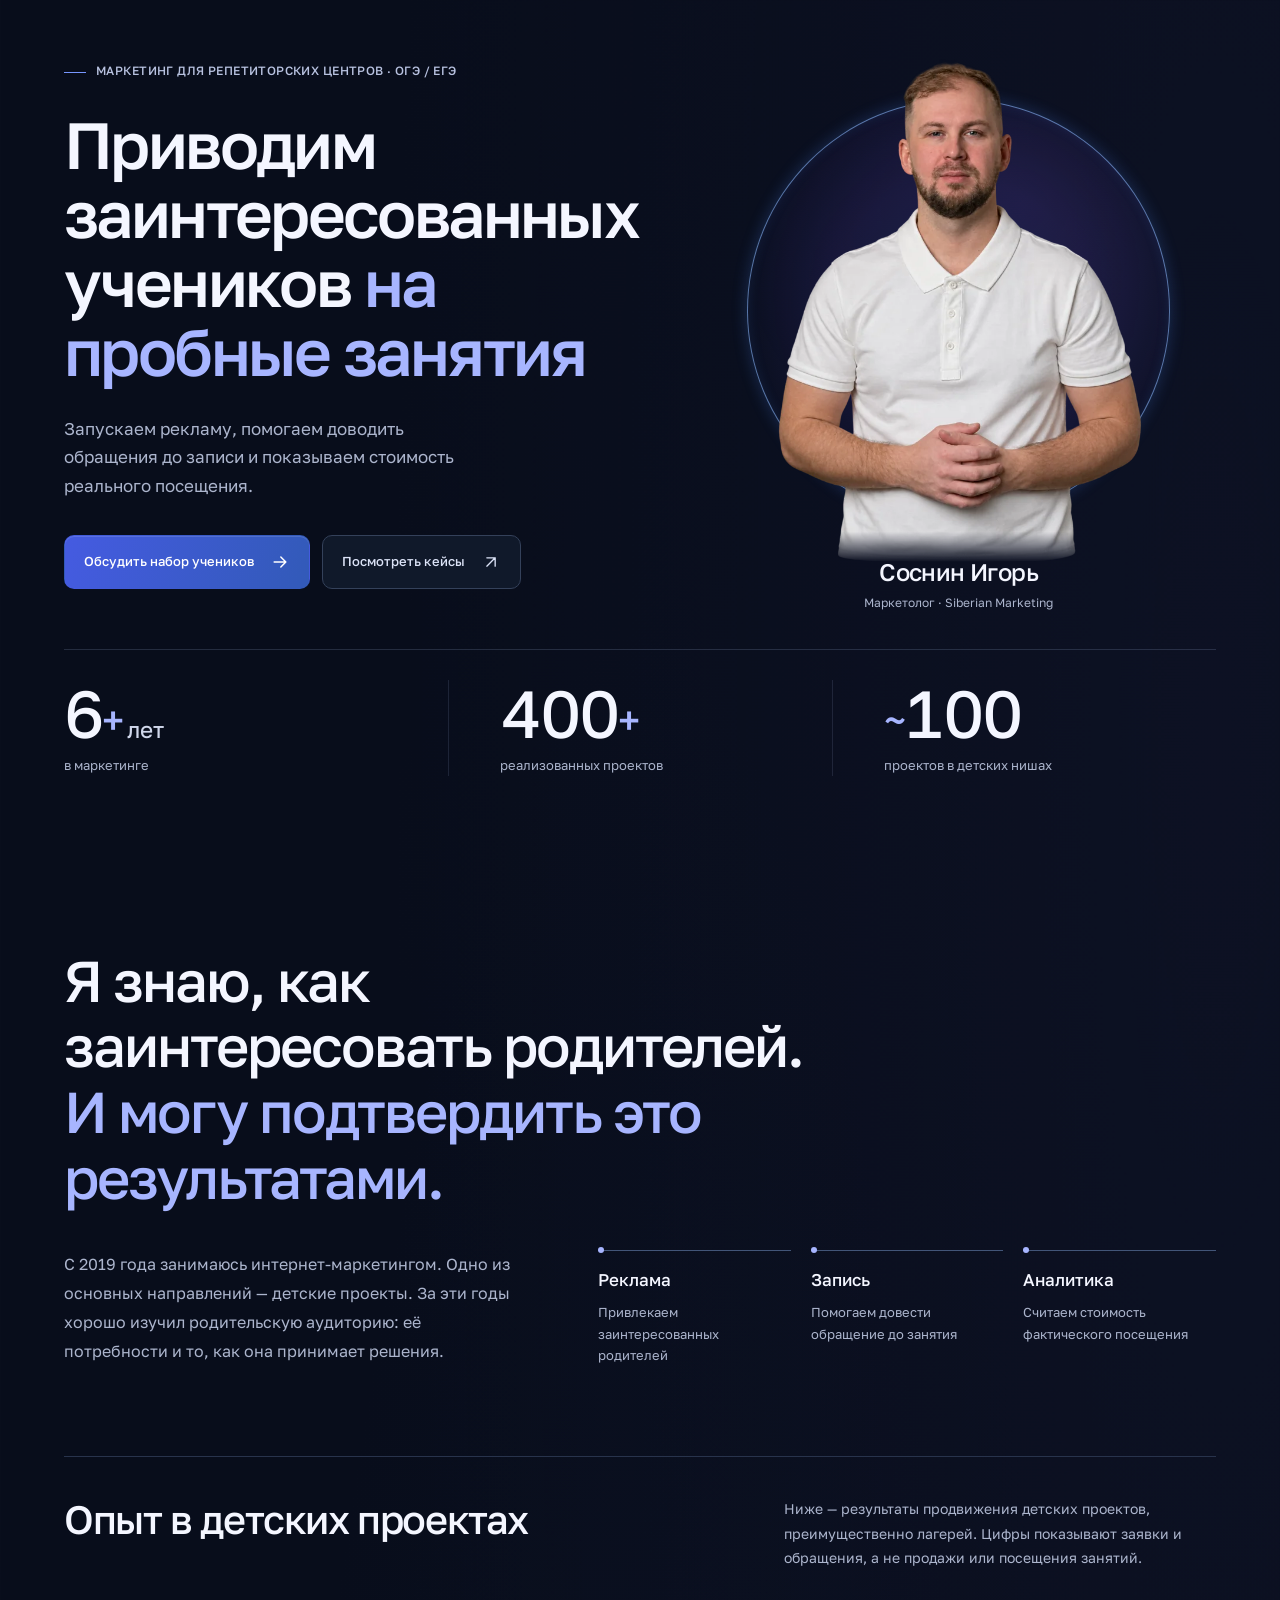
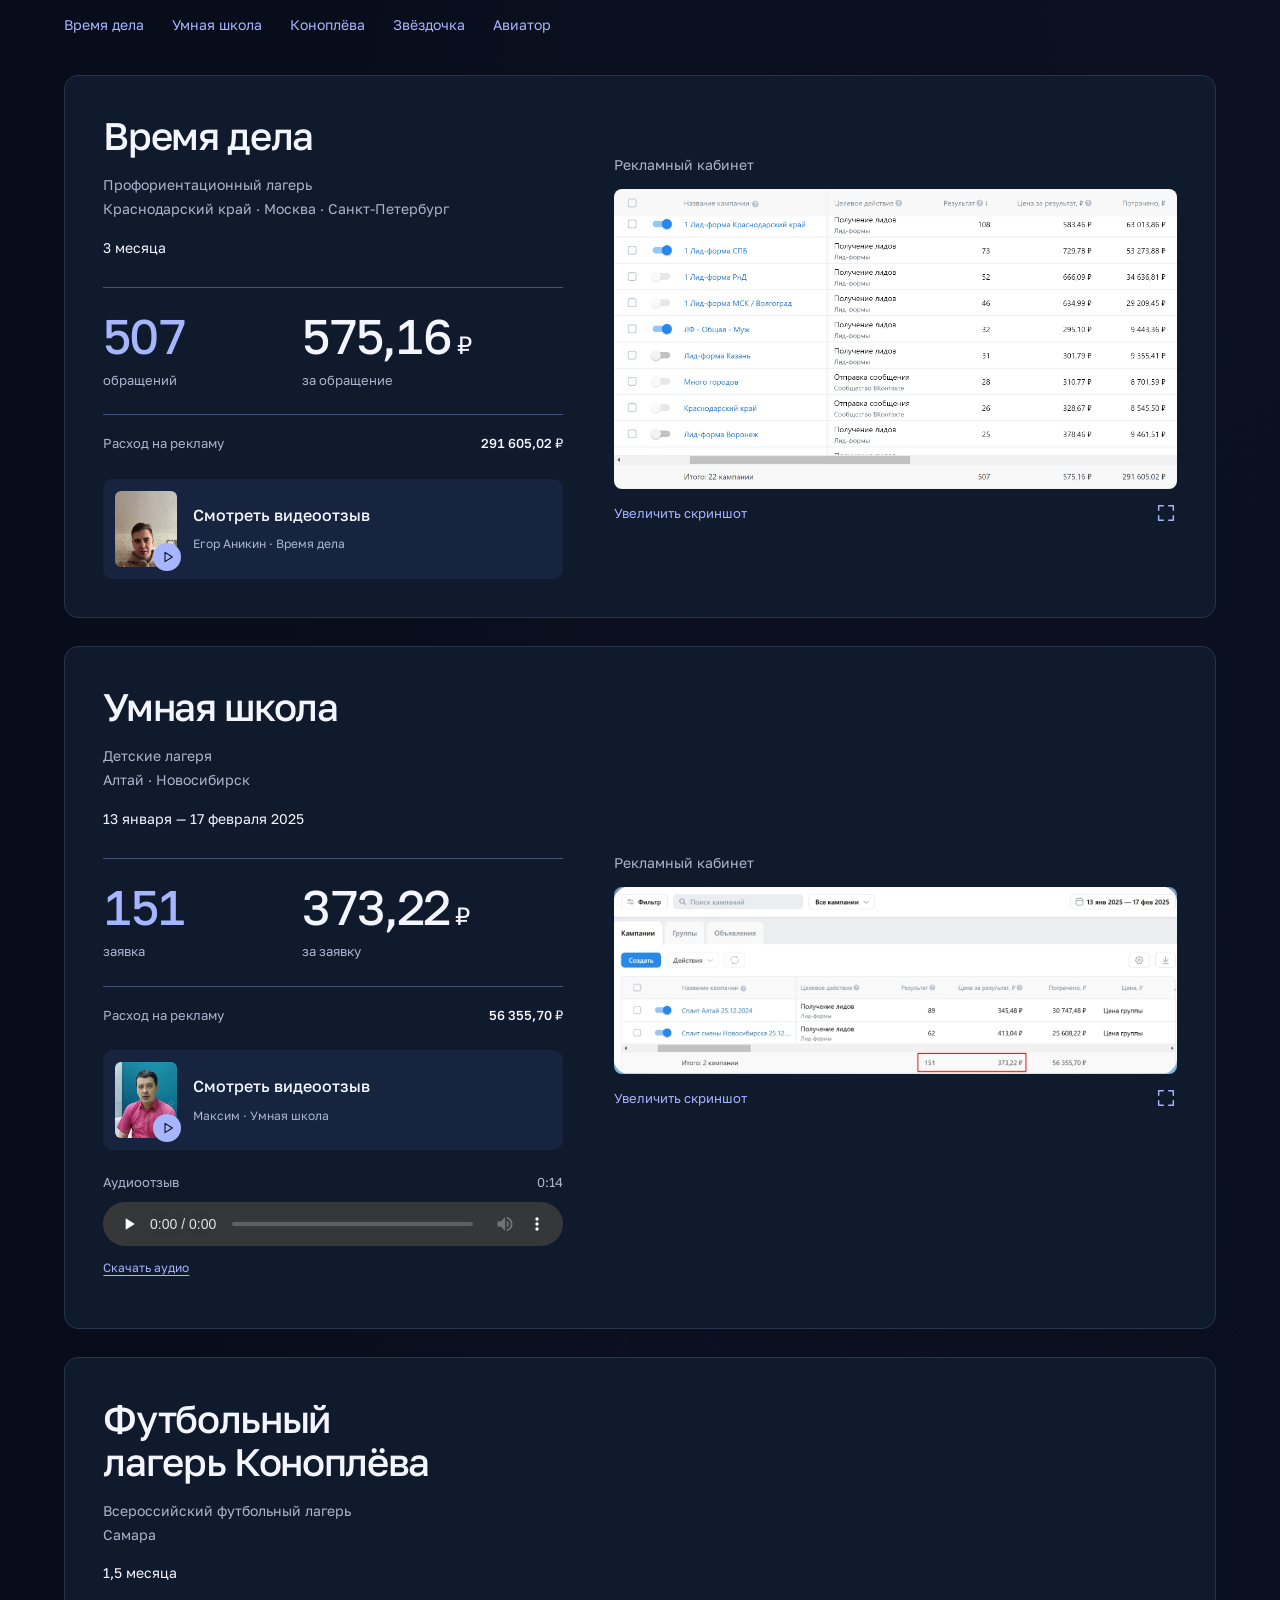
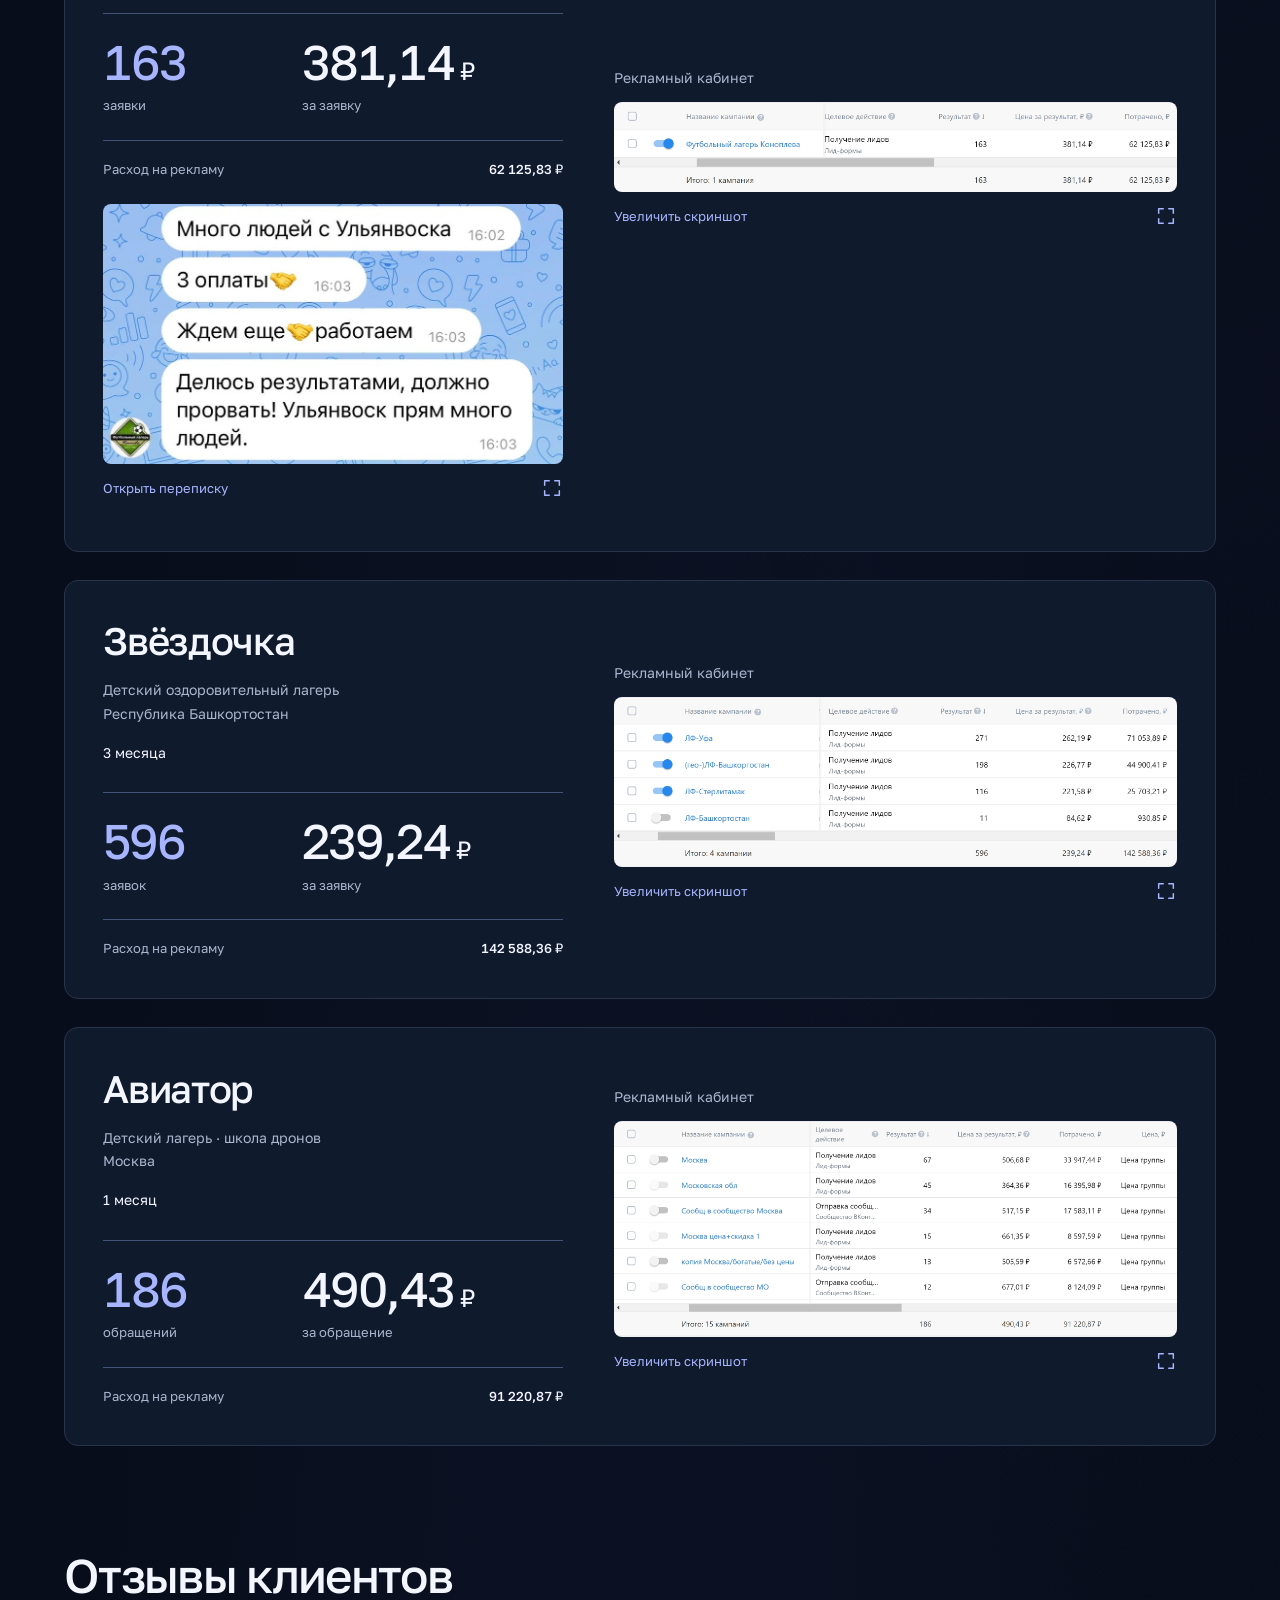
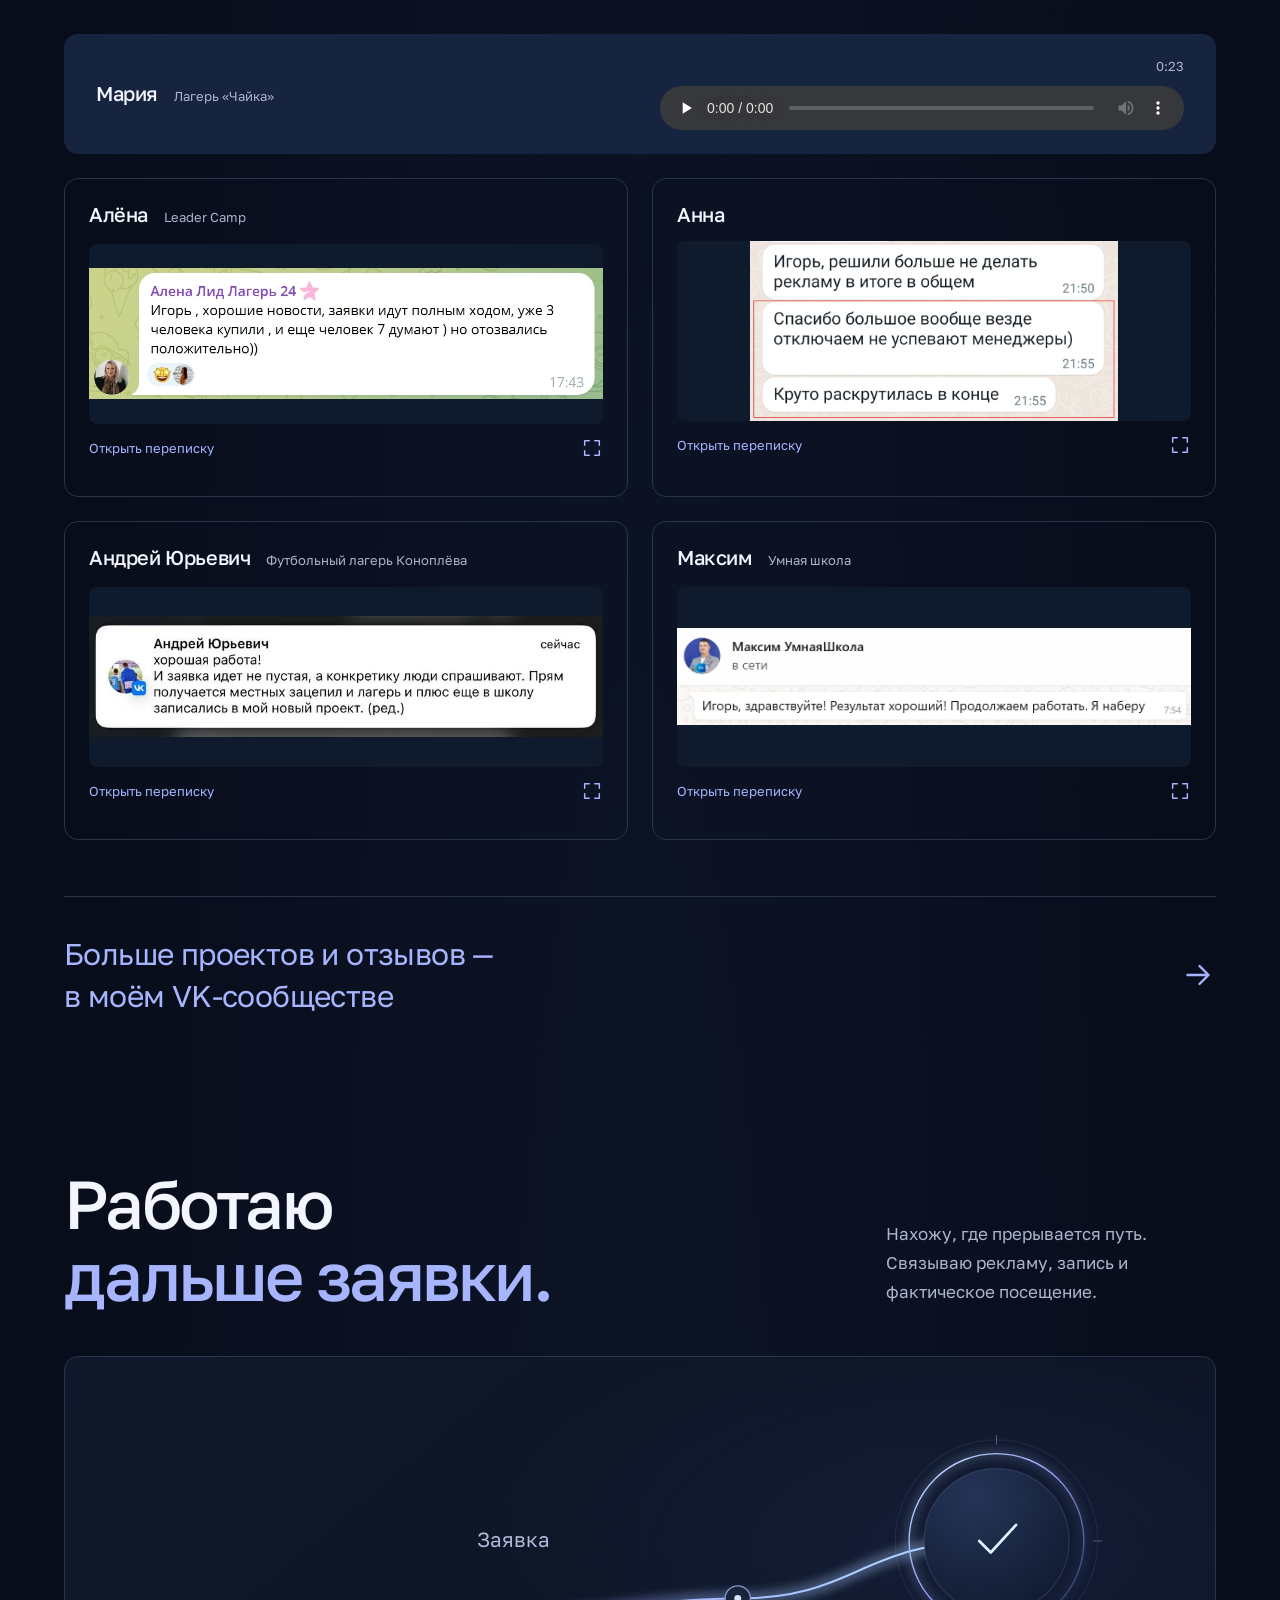
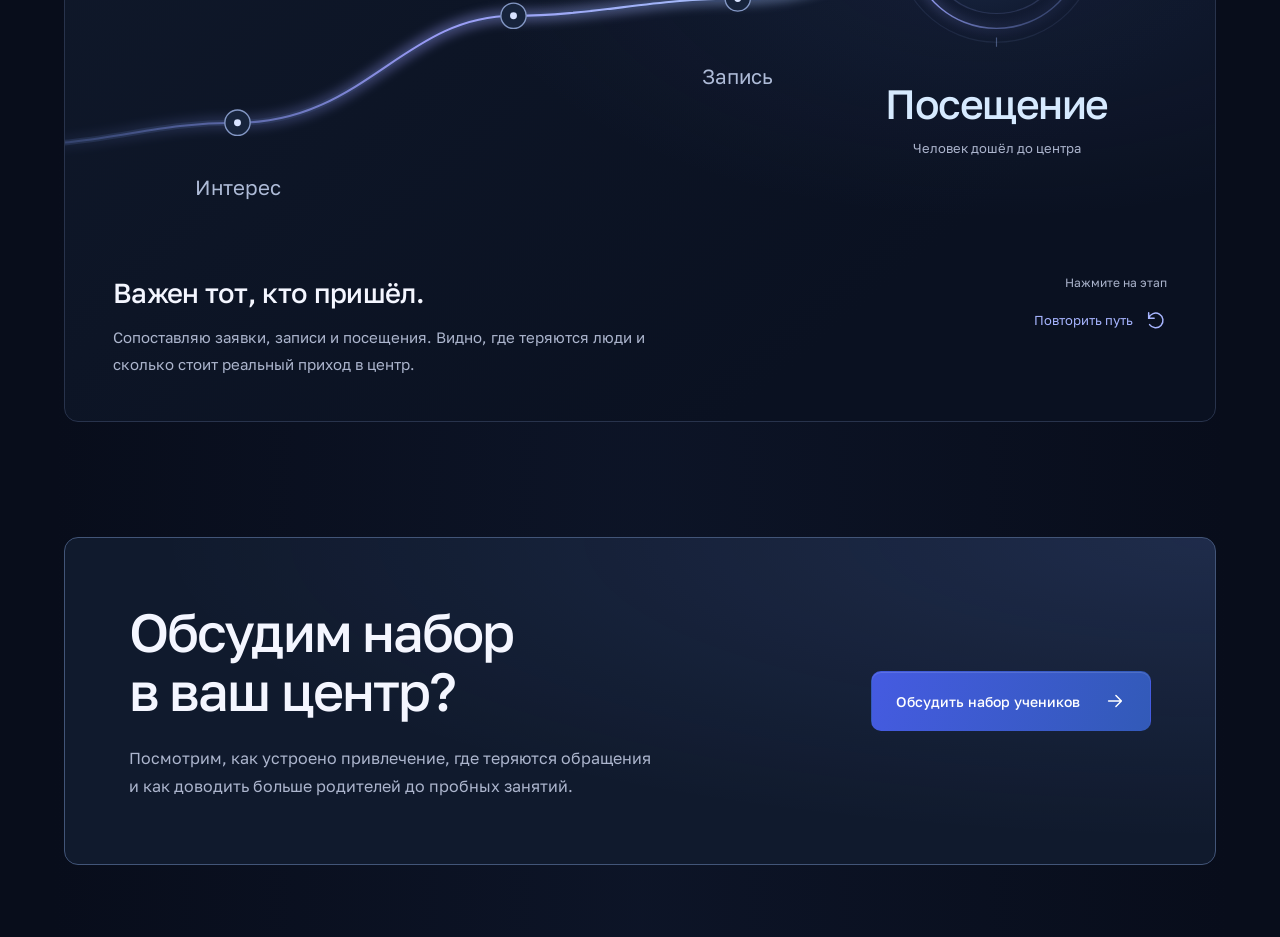
==== commit 27a47821: "refine: strengthen animated customer journey and arrival mark" ====
--- a/index.html
+++ b/index.html
@@ -120,8 +120,8 @@
         <a class="portfolio-outro" href="https://vk.ru/reklama_lager"><span>Больше проектов и отзывов —<br> в моём VK-сообществе</span><svg viewBox="0 0 24 24" fill="none" stroke="currentColor" stroke-width="1.6" stroke-linecap="round" stroke-linejoin="round" aria-hidden="true"><path d="M5 12h14m-6-6 6 6-6 6"/></svg></a>
         <section class="work-process journey" id="how-i-work" aria-labelledby="process-title">
   <div class="journey-heading">
-    <h2 id="process-title">Заявка —<br><span>только начало.</span></h2>
-    <p>Важен весь путь: от первого интереса до человека, который пришёл в ваш центр.</p>
+    <h2 id="process-title">Работаю<br><span>дальше заявки.</span></h2>
+    <p>Нахожу, где прерывается путь. Связываю рекламу, запись и фактическое посещение.</p>
   </div>
   <div class="journey-scene">
     <fieldset class="journey-map">
@@ -133,75 +133,72 @@
       <input class="journey-choice" type="radio" name="journey-stage" id="journey-booking" value="booking" aria-describedby="journey-note-booking">
       <label class="journey-label journey-label--booking" for="journey-booking">Запись</label>
       <input class="journey-choice" type="radio" name="journey-stage" id="journey-visit" value="visit" aria-describedby="journey-note-visit" checked>
-      <label class="journey-label journey-label--visit" for="journey-visit"><strong>Посещение</strong><span>Человек пришёл в центр</span></label>
+      <label class="journey-label journey-label--visit" for="journey-visit"><strong>Посещение</strong><span>Человек дошёл до центра</span></label>
       <label class="journey-hit journey-hit--interest" for="journey-interest" aria-hidden="true"></label>
       <label class="journey-hit journey-hit--request" for="journey-request" aria-hidden="true"></label>
       <label class="journey-hit journey-hit--booking" for="journey-booking" aria-hidden="true"></label>
       <label class="journey-hit journey-hit--visit" for="journey-visit" aria-hidden="true"></label>
 
-      <svg class="journey-art journey-art--desktop" viewBox="0 0 1000 480" fill="none" aria-hidden="true" focusable="false">
+      <svg class="journey-art journey-art--desktop" viewBox="0 0 1000 440" fill="none" aria-hidden="true" focusable="false">
         <defs>
-          <linearGradient id="route-color" x1="0" y1="300" x2="850" y2="220" gradientUnits="userSpaceOnUse"><stop stop-color="#7796ff" stop-opacity=".2"/><stop offset=".45" stop-color="#a896ff"/><stop offset="1" stop-color="#9ce2ff"/></linearGradient>
-          <linearGradient id="gate-color" x1="780" y1="130" x2="875" y2="310" gradientUnits="userSpaceOnUse"><stop stop-color="#d8eeff"/><stop offset=".55" stop-color="#7796ff"/><stop offset="1" stop-color="#7796ff" stop-opacity="0"/></linearGradient>
-          <linearGradient id="gate-fill" x1="830" y1="145" x2="830" y2="310" gradientUnits="userSpaceOnUse"><stop stop-color="#7796ff" stop-opacity=".16"/><stop offset="1" stop-color="#7796ff" stop-opacity="0"/></linearGradient>
-          <filter id="route-glow" x="-30%" y="-70%" width="160%" height="240%"><feGaussianBlur stdDeviation="7"/></filter>
-          <path id="route-desktop" d="M-40 340 C35 340 62 280 140 280 C240 280 210 120 345 120 S490 370 590 340 S675 220 830 220"/>
+          <linearGradient id="journey-desktop-line" x1="0" y1="440" x2="810" y2="160" gradientUnits="userSpaceOnUse"><stop stop-color="#6b83d4" stop-opacity=".15"/><stop offset=".42" stop-color="#9899f4"/><stop offset="1" stop-color="#b2ddff"/></linearGradient>
+          <linearGradient id="journey-desktop-rim" x1="734" y1="84" x2="886" y2="236" gradientUnits="userSpaceOnUse"><stop stop-color="#c2e4ff"/><stop offset=".48" stop-color="#9199ed"/><stop offset="1" stop-color="#5268a3" stop-opacity=".25"/></linearGradient>
+          <radialGradient id="journey-desktop-core" cx="35%" cy="20%" r="90%"><stop stop-color="#253557"/><stop offset="1" stop-color="#101a30"/></radialGradient>
+          <filter id="journey-desktop-glow" x="-35%" y="-100%" width="170%" height="300%"><feGaussianBlur stdDeviation="4"/></filter>
+          <path id="route-desktop" d="M-60 338C40 338 70 318 150 318C260 318 295 225 390 225C460 225 510 210 585 210C690 210 690 160 810 160"/>
         </defs>
-        <g class="journey-inlets" stroke="#647cb5" stroke-opacity=".28"><path d="M-20 160C70 160 20 280 140 280"/><path d="M-20 410C80 410 70 280 140 280"/></g>
-        <use href="#route-desktop" stroke="url(#route-color)" stroke-width="18" opacity=".36" filter="url(#route-glow)"/>
-        <use href="#route-desktop" stroke="#253754" stroke-width="8"/>
-        <use href="#route-desktop" stroke="url(#route-color)" stroke-width="2"/>
-        <use class="journey-trace" href="#route-desktop" stroke="#d6e9ff" stroke-width="2"/>
-        <g class="journey-gate">
-          <ellipse cx="830" cy="322" rx="126" ry="29" stroke="#7796ff" stroke-opacity=".16"/>
-          <ellipse cx="830" cy="322" rx="89" ry="16" stroke="#9bcaff" stroke-opacity=".32"/>
-          <path d="M761 310V176a69 69 0 0 1 138 0v134" stroke="url(#gate-color)" stroke-opacity=".25"/>
-          <path d="M780 308V172a50 50 0 0 1 100 0v136" fill="url(#gate-fill)" stroke="url(#gate-color)" stroke-width="9" filter="url(#route-glow)"/>
-          <path d="M780 308V172a50 50 0 0 1 100 0v136" fill="url(#gate-fill)" stroke="url(#gate-color)" stroke-width="2"/>
-          <circle cx="830" cy="220" r="24" fill="#a7caff" fill-opacity=".12" stroke="#a7caff"/>
-          <path d="m820 220 7 7 14-16" stroke="#d6efff" stroke-width="2" stroke-linecap="round" stroke-linejoin="round"/>
+        <use href="#route-desktop" stroke="url(#journey-desktop-line)" stroke-width="12" opacity=".35" filter="url(#journey-desktop-glow)"/>
+        <use href="#route-desktop" stroke="#394a74" stroke-width="5" opacity=".4"/>
+        <use href="#route-desktop" stroke="url(#journey-desktop-line)" stroke-width="1.8"/>
+        <use class="journey-trace" href="#route-desktop" stroke="#d8eeff" stroke-width="2"/>
+        <use class="journey-impulse" href="#route-desktop" stroke="#e9f5ff" stroke-width="2.4" stroke-linecap="round"/>
+        <g class="journey-destination">
+          <circle class="journey-arrival-wave" cx="810" cy="160" r="76" stroke="#a6c7ff" stroke-opacity="0"/>
+          <circle cx="810" cy="160" r="88" stroke="#7e94ca" stroke-opacity=".12"/>
+          <circle cx="810" cy="160" r="76" stroke="url(#journey-desktop-rim)" stroke-width="7" opacity=".22" filter="url(#journey-desktop-glow)"/>
+          <circle cx="810" cy="160" r="76" stroke="url(#journey-desktop-rim)" stroke-width="1.2"/>
+          <circle cx="810" cy="160" r="63" fill="url(#journey-desktop-core)" stroke="#9aafff" stroke-opacity=".16"/>
+          <path class="journey-check" d="m795 160 10 10 22-24" stroke="#e1f1ff" stroke-width="2.4" stroke-linecap="round" stroke-linejoin="round"/>
+          <path d="M810 68v8M894 160h8M810 244v8" stroke="#7e94ca" stroke-opacity=".5"/>
         </g>
-        <g class="journey-node" data-node="interest"><circle cx="140" cy="280" r="15"/><circle cx="140" cy="280" r="4"/></g>
-        <g class="journey-node" data-node="request"><circle cx="345" cy="120" r="15"/><circle cx="345" cy="120" r="4"/></g>
-        <g class="journey-node" data-node="booking"><circle cx="590" cy="340" r="15"/><circle cx="590" cy="340" r="4"/></g>
-        <g class="journey-signal" hidden><circle r="13" fill="#a7caff" fill-opacity=".15"/><circle r="4" fill="#edf8ff"/></g>
+        <g class="journey-node" data-node="interest"><circle cx="150" cy="318" r="11"/><circle cx="150" cy="318" r="3"/></g><g class="journey-node" data-node="request"><circle cx="390" cy="225" r="11"/><circle cx="390" cy="225" r="3"/></g><g class="journey-node" data-node="booking"><circle cx="585" cy="210" r="11"/><circle cx="585" cy="210" r="3"/></g>
+        <g class="journey-signal" hidden><circle r="11" fill="#bddbff" fill-opacity=".08"/><circle r="6" fill="#bddbff" fill-opacity=".22"/><circle r="2.6" fill="#f2f8ff"/></g>
       </svg>
 
-      <svg class="journey-art journey-art--mobile" viewBox="0 0 360 580" fill="none" aria-hidden="true" focusable="false">
+      <svg class="journey-art journey-art--mobile" viewBox="0 0 360 500" fill="none" aria-hidden="true" focusable="false">
         <defs>
-          <linearGradient id="route-mobile-color" x1="0" y1="80" x2="200" y2="450" gradientUnits="userSpaceOnUse"><stop stop-color="#7796ff" stop-opacity=".35"/><stop offset=".5" stop-color="#a896ff"/><stop offset="1" stop-color="#9ce2ff"/></linearGradient>
-          <linearGradient id="gate-mobile-color" x1="160" y1="365" x2="240" y2="515" gradientUnits="userSpaceOnUse"><stop stop-color="#d8eeff"/><stop offset=".6" stop-color="#7796ff"/><stop offset="1" stop-color="#7796ff" stop-opacity="0"/></linearGradient>
-          <filter id="route-mobile-glow" x="-40%" y="-20%" width="180%" height="140%"><feGaussianBlur stdDeviation="6"/></filter>
-          <path id="route-mobile" d="M-30 90C20 90 35 110 60 110C130 110 145 220 260 220C300 220 280 330 140 330C60 330 40 450 200 450"/>
+          <linearGradient id="journey-mobile-line" x1="0" y1="500" x2="230" y2="380" gradientUnits="userSpaceOnUse"><stop stop-color="#6b83d4" stop-opacity=".15"/><stop offset=".42" stop-color="#9899f4"/><stop offset="1" stop-color="#b2ddff"/></linearGradient>
+          <linearGradient id="journey-mobile-rim" x1="173" y1="323" x2="287" y2="437" gradientUnits="userSpaceOnUse"><stop stop-color="#c2e4ff"/><stop offset=".48" stop-color="#9199ed"/><stop offset="1" stop-color="#5268a3" stop-opacity=".25"/></linearGradient>
+          <radialGradient id="journey-mobile-core" cx="35%" cy="20%" r="90%"><stop stop-color="#253557"/><stop offset="1" stop-color="#101a30"/></radialGradient>
+          <filter id="journey-mobile-glow" x="-35%" y="-100%" width="170%" height="300%"><feGaussianBlur stdDeviation="4"/></filter>
+          <path id="route-mobile" d="M-40 92C25 92 35 100 70 100C150 100 250 120 250 200C250 255 95 255 95 310C95 370 190 380 230 380"/>
         </defs>
-        <g class="journey-inlets" stroke="#647cb5" stroke-opacity=".28"><path d="M-20 25C50 25 0 110 60 110"/><path d="M-20 170C45 170 0 110 60 110"/></g>
-        <use href="#route-mobile" stroke="url(#route-mobile-color)" stroke-width="14" opacity=".4" filter="url(#route-mobile-glow)"/>
-        <use href="#route-mobile" stroke="#253754" stroke-width="7"/>
-        <use href="#route-mobile" stroke="url(#route-mobile-color)" stroke-width="2"/>
-        <use class="journey-trace" href="#route-mobile" stroke="#d6e9ff" stroke-width="2"/>
-        <g class="journey-gate">
-          <ellipse cx="200" cy="514" rx="87" ry="18" stroke="#7796ff" stroke-opacity=".22"/>
-          <ellipse cx="200" cy="514" rx="63" ry="10" stroke="#9bcaff" stroke-opacity=".35"/>
-          <path d="M145 505V410a55 55 0 0 1 110 0v95" stroke="url(#gate-mobile-color)" stroke-opacity=".3"/>
-          <path d="M160 505V410a40 40 0 0 1 80 0v95" stroke="url(#gate-mobile-color)" stroke-width="8" filter="url(#route-mobile-glow)"/>
-          <path d="M160 505V410a40 40 0 0 1 80 0v95" fill="#7796ff" fill-opacity=".06" stroke="url(#gate-mobile-color)" stroke-width="2"/>
-          <circle cx="200" cy="450" r="20" fill="#a7caff" fill-opacity=".12" stroke="#a7caff"/>
-          <path d="m192 450 6 6 12-14" stroke="#d6efff" stroke-width="2" stroke-linecap="round" stroke-linejoin="round"/>
+        <use href="#route-mobile" stroke="url(#journey-mobile-line)" stroke-width="12" opacity=".35" filter="url(#journey-mobile-glow)"/>
+        <use href="#route-mobile" stroke="#394a74" stroke-width="5" opacity=".4"/>
+        <use href="#route-mobile" stroke="url(#journey-mobile-line)" stroke-width="1.8"/>
+        <use class="journey-trace" href="#route-mobile" stroke="#d8eeff" stroke-width="2"/>
+        <use class="journey-impulse" href="#route-mobile" stroke="#e9f5ff" stroke-width="2.4" stroke-linecap="round"/>
+        <g class="journey-destination">
+          <circle class="journey-arrival-wave" cx="230" cy="380" r="57" stroke="#a6c7ff" stroke-opacity="0"/>
+          <circle cx="230" cy="380" r="69" stroke="#7e94ca" stroke-opacity=".12"/>
+          <circle cx="230" cy="380" r="57" stroke="url(#journey-mobile-rim)" stroke-width="7" opacity=".22" filter="url(#journey-mobile-glow)"/>
+          <circle cx="230" cy="380" r="57" stroke="url(#journey-mobile-rim)" stroke-width="1.2"/>
+          <circle cx="230" cy="380" r="44" fill="url(#journey-mobile-core)" stroke="#9aafff" stroke-opacity=".16"/>
+          <path class="journey-check" d="m215 380 10 10 22-24" stroke="#e1f1ff" stroke-width="2.4" stroke-linecap="round" stroke-linejoin="round"/>
+          <path d="M230 307v8M295 380h8M230 445v8" stroke="#7e94ca" stroke-opacity=".5"/>
         </g>
-        <g class="journey-node" data-node="interest"><circle cx="60" cy="110" r="13"/><circle cx="60" cy="110" r="4"/></g>
-        <g class="journey-node" data-node="request"><circle cx="260" cy="220" r="13"/><circle cx="260" cy="220" r="4"/></g>
-        <g class="journey-node" data-node="booking"><circle cx="140" cy="330" r="13"/><circle cx="140" cy="330" r="4"/></g>
-        <g class="journey-signal" hidden><circle r="12" fill="#a7caff" fill-opacity=".15"/><circle r="4" fill="#edf8ff"/></g>
+        <g class="journey-node" data-node="interest"><circle cx="70" cy="100" r="11"/><circle cx="70" cy="100" r="3"/></g><g class="journey-node" data-node="request"><circle cx="250" cy="200" r="11"/><circle cx="250" cy="200" r="3"/></g><g class="journey-node" data-node="booking"><circle cx="95" cy="310" r="11"/><circle cx="95" cy="310" r="3"/></g>
+        <g class="journey-signal" hidden><circle r="11" fill="#bddbff" fill-opacity=".08"/><circle r="6" fill="#bddbff" fill-opacity=".22"/><circle r="2.6" fill="#f2f8ff"/></g>
       </svg>
     </fieldset>
     <div class="journey-bottom">
       <div class="journey-notes">
-        <div class="journey-note" id="journey-note-interest"><h3>Зацепить тех, кому подходит центр.</h3><p>Оффер и реклама дают родителю повод начать разговор.</p></div>
-        <div class="journey-note" id="journey-note-request"><h3>Не терять контакт после отклика.</h3><p>Разбираем, как быстро и по делу отвечать на обращение.</p></div>
-        <div class="journey-note" id="journey-note-booking"><h3>Превратить интерес в договорённость.</h3><p>Пробное занятие, понятный следующий шаг и напоминание перед встречей.</p></div>
-        <div class="journey-note" id="journey-note-visit"><h3>Считать тех, кто дошёл.</h3><p>Отмечаем реальные посещения и их стоимость. Заявка остаётся промежуточной точкой.</p></div>
+        <div class="journey-note" id="journey-note-interest"><h3>Клик ещё не означает интерес.</h3><p>Соединяю предложение центра с запросом родителя. Человек должен понимать, зачем ему занятие.</p></div>
+        <div class="journey-note" id="journey-note-request"><h3>После заявки нужен диалог.</h3><p>Смотрю, что происходит после заявки: когда отвечают и какой следующий шаг предлагают.</p></div>
+        <div class="journey-note" id="journey-note-booking"><h3>Запись должна стать встречей.</h3><p>Убираю неопределённость перед занятием: время, место, подтверждение и напоминание.</p></div>
+        <div class="journey-note" id="journey-note-visit"><h3>Важен тот, кто пришёл.</h3><p>Сопоставляю заявки, записи и посещения. Видно, где теряются люди и сколько стоит реальный приход в центр.</p></div>
       </div>
-      <div class="journey-controls"><span class="journey-hint">Выберите точку маршрута</span><button type="button" class="journey-replay" hidden>Повторить путь <svg viewBox="0 0 24 24" fill="none" stroke="currentColor" stroke-width="1.6" stroke-linecap="round" aria-hidden="true"><path d="M4 10a8 8 0 1 1 1 7M4 4v6h6"/></svg></button></div>
+      <div class="journey-controls"><span class="journey-hint">Нажмите на этап</span><button type="button" class="journey-replay" hidden>Повторить путь <svg viewBox="0 0 24 24" fill="none" stroke="currentColor" stroke-width="1.6" stroke-linecap="round" aria-hidden="true"><path d="M4 10a8 8 0 1 1 1 7M4 4v6h6"/></svg></button></div>
     </div>
   </div>
 </section>
--- a/assets/styles/journey.css
+++ b/assets/styles/journey.css
@@ -1,100 +1,104 @@
-/* A light route, not a numbered sequence: the visit is the visual destination. */
-.journey { margin-top: clamp(72px, 8vw, 120px); scroll-margin-top: 32px; }
-.journey-heading { display: flex; align-items: end; justify-content: space-between; gap: 48px; margin-bottom: 36px; }
-.journey-heading h2 { font-size: clamp(42px, 5.3vw, 72px); line-height: 1.04; letter-spacing: -.04em; }
+/* One continuous composition: a measured curve leading to the arrival mark. */
+.journey { margin-top: clamp(80px, 9vw, 128px); scroll-margin-top: 32px; }
+.journey-heading { display: flex; align-items: end; justify-content: space-between; gap: 48px; margin-bottom: 44px; }
+.journey-heading h2 { font-size: clamp(44px, 5.3vw, 72px); line-height: 1.06; letter-spacing: -.04em; }
 .journey-heading h2 span { color: var(--accent); }
-.journey-heading > p { max-width: 30ch; padding-bottom: 6px; color: var(--muted); font-size: 17px; line-height: 1.7; }
-.journey-scene { position: relative; isolation: isolate; border: 1px solid var(--line); border-radius: var(--case-radius); background: radial-gradient(ellipse at 84% 42%, #466ac51a, transparent 38%), linear-gradient(155deg, #111c30, #090f20 65%); overflow: hidden; }
-.journey-map { position: relative; min-inline-size: 0; aspect-ratio: 1000 / 480; padding: 0; margin: 0; border: 0; }
+.journey-heading > p { max-width: 30ch; padding-bottom: 5px; color: var(--muted); font-size: 17px; line-height: 1.7; }
+.journey-scene { position: relative; isolation: isolate; border: 1px solid var(--line); border-radius: var(--case-radius); background: radial-gradient(ellipse at 81% 30%, #5671bf1f, transparent 40%), linear-gradient(140deg, #10192b, #0a1121 75%); overflow: hidden; }
+.journey-map { position: relative; min-inline-size: 0; aspect-ratio: 1000 / 440; padding: 0; margin: 0; border: 0; }
 .portfolio .journey-art { position: absolute; inset: 0; display: block; width: 100%; height: 100%; overflow: hidden; }
 .portfolio .journey-art--mobile { display: none; }
 .journey-sr, .journey-choice { position: absolute; width: 1px; height: 1px; padding: 0; margin: -1px; border: 0; overflow: hidden; clip-path: inset(50%); white-space: nowrap; }
-.journey-label { position: absolute; z-index: 2; display: flex; align-items: center; justify-content: center; min-height: 44px; padding: 8px 16px; border: 1px solid transparent; border-radius: 8px; transform: translateX(-50%); color: #c8d2eb; font-size: clamp(16px, 1.7vw, 22px); line-height: 1.3; cursor: pointer; transition: color 180ms ease, background-color 180ms ease, border-color 180ms ease; touch-action: manipulation; }
-.journey-label:hover { color: var(--text); background: #7796ff12; }
-.journey-hit { position: absolute; z-index: 3; display: block; width: 44px; height: 44px; transform: translate(-50%, -50%); cursor: pointer; touch-action: manipulation; }
-.journey-hit--interest { left: 14%; top: 58.3333%; }
-.journey-hit--request { left: 34.5%; top: 25%; }
-.journey-hit--booking { left: 59%; top: 70.8333%; }
-.journey-hit--visit { left: 83%; top: 45.8333%; }
+.journey-label { position: absolute; z-index: 2; display: flex; align-items: center; justify-content: center; min-height: 44px; padding: 8px 12px; border: 0; border-radius: 4px; transform: translateX(-50%); color: #aebbd7; font-size: clamp(16px, 1.6vw, 21px); line-height: 1.3; cursor: pointer; transition: color 180ms ease; touch-action: manipulation; }
+.journey-label::after { content: ''; position: absolute; bottom: 2px; left: 12px; right: 12px; height: 1px; background: var(--accent); transform: scaleX(0); transform-origin: left; transition: transform 240ms ease; }
+.journey-label:hover, .journey-choice:checked + .journey-label { color: var(--text); }
+.journey-label:hover::after, .journey-choice:checked + .journey-label::after { transform: scaleX(1); }
 .journey-choice:focus-visible + .journey-label { outline: 2px solid var(--cyan); outline-offset: 4px; }
-.journey-choice:checked + .journey-label { color: var(--text); border-color: #7796ff55; background: #17243b; }
-.journey-label--interest { left: 14%; top: 43%; }
-.journey-label--request { left: 34.5%; top: 9%; }
-.journey-label--booking { left: 59%; top: 78%; }
-.journey-label--visit { left: 83%; top: 72%; flex-direction: column; gap: 8px; width: 28%; padding: 12px 8px; }
-.journey-label--visit strong { font-size: clamp(24px, 3.1vw, 42px); font-weight: 500; letter-spacing: -.035em; }
+.journey-label--interest { left: 15%; top: 81%; }
+.journey-label--request { left: 39%; top: 32%; }
+.journey-label--booking { left: 58.5%; top: 59%; }
+.journey-label--visit { left: 81%; top: 61%; flex-direction: column; gap: 10px; width: 33%; padding: 12px 8px; }
+.journey-label--visit strong { font-size: clamp(28px, 3.2vw, 44px); font-weight: 500; letter-spacing: -.035em; }
 .journey-label--visit span { color: var(--muted); font-size: 13px; }
-.journey-choice:checked + .journey-label--visit { border-color: transparent; background: transparent; }
-.journey-choice:checked + .journey-label--visit strong { color: #cce8ff; }
-.journey-node circle:first-child { fill: #101c32; stroke: #647fb7; transition: stroke 250ms ease, fill 250ms ease; }
-.journey-node circle:last-child { fill: #a7b5ff; }
-.journey-scene:has(#journey-interest:checked) [data-node="interest"] circle:first-child,
-.journey-scene:has(#journey-request:checked) [data-node="request"] circle:first-child,
-.journey-scene:has(#journey-booking:checked) [data-node="booking"] circle:first-child,
-.journey-node.is-active circle:first-child { fill: #345283; stroke: #d1ebff; }
-.journey-gate { opacity: .85; transition: opacity 300ms ease; }
-.journey-scene:has(#journey-visit:checked) .journey-gate, .journey-scene.is-arrived .journey-gate { opacity: 1; }
-.journey-trace { opacity: 0; }
-.journey-bottom { display: flex; justify-content: space-between; align-items: center; gap: 32px; padding: 32px 40px; border-top: 1px solid var(--line); background: #101a2d80; }
-.journey-notes { flex: 1; min-width: 0; }
-.journey-note { display: none; }
+.journey-label--visit::after { display: none; }
+.journey-choice:checked + .journey-label--visit strong { color: #d6eaff; }
+.journey-hit { position: absolute; z-index: 3; display: block; width: 48px; height: 48px; transform: translate(-50%, -50%); border-radius: 50%; cursor: pointer; touch-action: manipulation; }
+.journey-hit--interest { left: 15%; top: 72.2727%; }
+.journey-hit--request { left: 39%; top: 51.1364%; }
+.journey-hit--booking { left: 58.5%; top: 47.7273%; }
+.journey-hit--visit { left: 81%; top: 36.3636%; width: 15.2%; height: 34.5455%; min-width: 48px; min-height: 48px; }
+.journey-node circle:first-child { fill: #17243c; stroke: #8498c5; stroke-width: 1.2; transition: stroke 250ms ease, fill 250ms ease; }
+.journey-node circle:last-child { fill: #d8e3ff; }
+.journey-scene:has(#journey-interest:checked, .journey-hit--interest:hover, .journey-label--interest:hover) [data-node="interest"] circle:first-child,
+.journey-scene:has(#journey-request:checked, .journey-hit--request:hover, .journey-label--request:hover) [data-node="request"] circle:first-child,
+.journey-scene:has(#journey-booking:checked, .journey-hit--booking:hover, .journey-label--booking:hover) [data-node="booking"] circle:first-child,
+.journey-node.is-active circle:first-child { fill: #5c6eb0; stroke: #d7e6ff; }
+.journey-destination { opacity: .8; transition: opacity 300ms ease; }
+.journey-scene:has(#journey-visit:checked, .journey-hit--visit:hover, .journey-label--visit:hover) .journey-destination,
+.journey-scene.is-arrived .journey-destination { opacity: 1; }
+.journey-trace, .journey-impulse { opacity: 0; }
+.journey-bottom { display: flex; justify-content: space-between; align-items: start; gap: 48px; padding: 12px 48px 44px; }
+.journey-notes { flex: 1; min-width: 0; display: grid; }
+.journey-note { grid-area: 1 / 1; opacity: 0; visibility: hidden; transform: translateY(5px); transition: opacity 240ms ease, transform 240ms ease, visibility 240ms; }
 .journey-scene:has(#journey-interest:checked) #journey-note-interest,
 .journey-scene:has(#journey-request:checked) #journey-note-request,
 .journey-scene:has(#journey-booking:checked) #journey-note-booking,
-.journey-scene:has(#journey-visit:checked) #journey-note-visit { display: block; }
-.journey-note h3 { font-size: 23px; line-height: 1.25; letter-spacing: -.02em; text-wrap: initial; }
-.journey-note p { margin-top: 12px; max-width: 64ch; color: var(--muted); font-size: 14px; line-height: 1.7; }
-.journey-controls { display: flex; flex-direction: column; align-items: end; gap: 8px; flex-shrink: 0; }
+.journey-scene:has(#journey-visit:checked) #journey-note-visit { opacity: 1; visibility: visible; transform: none; }
+.journey-note h3 { max-width: 31ch; font-size: clamp(22px, 2.15vw, 29px); font-weight: 500; line-height: 1.3; letter-spacing: -.025em; text-wrap: initial; }
+.journey-note p { margin-top: 14px; max-width: 62ch; color: var(--muted); font-size: 15px; line-height: 1.75; }
+.journey-controls { display: flex; flex-direction: column; align-items: end; gap: 8px; flex-shrink: 0; padding-bottom: 2px; }
 .journey-hint { color: var(--muted); font-size: 12px; }
 .journey-replay { display: inline-flex; align-items: center; gap: 12px; min-height: 44px; padding: 8px 0 8px 12px; border: 0; background: transparent; color: var(--accent) !important; font-size: 13px !important; }
 .journey-replay:hover { text-decoration: underline; text-underline-offset: .3em; }
 @media (prefers-reduced-motion: no-preference) {
-  .journey-node.is-active circle:first-child { animation: node-breathe 800ms ease-out; transform-box: fill-box; transform-origin: center; }
-  .journey-scene.is-arrived .journey-gate { animation: gate-arrive 900ms ease-out; }
+  .journey-node.is-active circle:first-child { animation: node-pulse 700ms ease-out; transform-box: fill-box; transform-origin: center; }
+  .journey-scene.is-arrived .journey-arrival-wave { animation: arrival-ripple 1000ms ease-out; transform-box: fill-box; transform-origin: center; }
+  .journey-scene.is-arrived .journey-check { animation: arrival-check 500ms ease-out; }
 }
-@keyframes node-breathe { 0% { transform: scale(1); } 45% { transform: scale(1.2); } 100% { transform: scale(1); } }
-@keyframes gate-arrive { from { opacity: .55; } to { opacity: 1; } }
+@keyframes node-pulse { 45% { transform: scale(1.25); } }
+@keyframes arrival-ripple { from { transform: scale(.95); stroke-opacity: .65; } to { transform: scale(1.2); stroke-opacity: 0; } }
+@keyframes arrival-check { from { opacity: .3; } to { opacity: 1; } }
 @media (max-width: 1000px) {
-  .journey-map { margin-bottom: 32px; }
-  .journey-heading { align-items: start; }
-  .journey-heading > p { font-size: 15px; max-width: 27ch; }
+  .journey-heading { gap: 32px; align-items: start; }
+  .journey-heading > p { font-size: 15px; max-width: 25ch; }
+  .journey-map { margin-bottom: 24px; }
   .journey-label--visit span { font-size: 11px; }
-  .journey-bottom { padding: 28px; gap: 24px; }
-  .journey-note h3 { font-size: 21px; }
+  .journey-bottom { padding: 12px 32px 32px; gap: 32px; }
   .journey-controls { max-width: 170px; text-align: right; }
 }
 @media (max-width: 700px) {
-  .journey-heading { flex-direction: column; gap: 24px; }
+  .journey-heading { flex-direction: column; gap: 24px; margin-bottom: 32px; }
   .journey-heading h2 { font-size: clamp(40px, 9.8vw, 60px); }
-  .journey-heading > p { max-width: 37ch; padding: 0; }
-  .journey-map { aspect-ratio: 360 / 580; margin-bottom: 32px; }
+  .journey-heading > p { max-width: 38ch; padding: 0; }
+  .journey-map { width: 100%; max-width: 420px; aspect-ratio: 360 / 500; margin: 0 auto 36px; }
   .portfolio .journey-art--desktop { display: none; }
   .portfolio .journey-art--mobile { display: block; }
-  .journey-scene { background: radial-gradient(ellipse at 56% 52%, #466ac51d, transparent 55%), #0d1628; }
-  .journey-label { font-size: 17px; }
-  .journey-label--interest { left: 19%; top: 7%; }
-  .journey-hit--interest { left: 16.6667%; top: 18.9655%; }
-  .journey-hit--request { left: 72.2222%; top: 37.931%; }
-  .journey-hit--booking { left: 38.8889%; top: 56.8966%; }
-  .journey-hit--visit { left: 55.5556%; top: 77.5862%; }
-  .journey-label--request { left: 72.2%; top: 27%; }
-  .journey-label--booking { left: 38.9%; top: 46.5%; }
-  .journey-label--visit { left: 55.55%; top: 89%; width: 78%; padding-top: 0; }
+  .journey-scene { background: radial-gradient(ellipse at 65% 42%, #5671bf1f, transparent 45%), #0d1526; }
+  .journey-label { font-size: 16px; }
+  .journey-label--interest { left: 19.4444%; top: 6%; }
+  .journey-label--request { left: 47%; top: 31%; }
+  .journey-label--booking { left: 26.3889%; top: 69%; }
+  .journey-label--visit { left: 64%; top: 91%; width: 72%; padding: 0 4px 8px; gap: 8px; }
   .journey-label--visit strong { font-size: 30px; }
   .journey-label--visit span { font-size: 12px; }
-  .journey-bottom { align-items: stretch; flex-direction: column; padding: 28px 24px; gap: 24px; }
-  .journey-note h3 { font-size: 22px; }
-  .journey-note p { font-size: 14px; }
+  .journey-hit--interest { left: 19.4444%; top: 20%; }
+  .journey-hit--request { left: 69.4444%; top: 40%; }
+  .journey-hit--booking { left: 26.3889%; top: 62%; }
+  .journey-hit--visit { left: 63.8889%; top: 76%; width: 31.6667%; height: 22.8%; }
+  .journey-bottom { align-items: stretch; flex-direction: column; padding: 20px 28px 28px; gap: 24px; }
+  .journey-note h3 { font-size: 23px; }
+  .journey-note p { font-size: 14px; margin-top: 12px; }
   .journey-controls { flex-direction: row; align-items: center; justify-content: space-between; gap: 16px; max-width: none; text-align: left; }
-  .journey-hint { max-width: 13ch; line-height: 1.6; }
   .journey-replay { padding-left: 0; }
 }
 @media (max-width: 359px) {
-  .journey-bottom { padding: 24px 20px; }
-  .journey-label { font-size: 15px; padding-inline: 12px; }
-  .journey-label--visit strong { font-size: 26px; }
+  .journey-bottom { padding: 20px 22px 24px; }
+  .journey-label--visit strong { font-size: 25px; }
   .journey-label--visit span { font-size: 11px; }
-  .journey-note h3 { font-size: 20px; }
+  .journey-note h3 { font-size: 21px; }
   .journey-controls { gap: 8px; }
   .journey-replay { font-size: 12px !important; gap: 8px; }
 }
+@media (prefers-reduced-motion: reduce) {
+  .journey-note { transition: none; transform: none; }
+}
